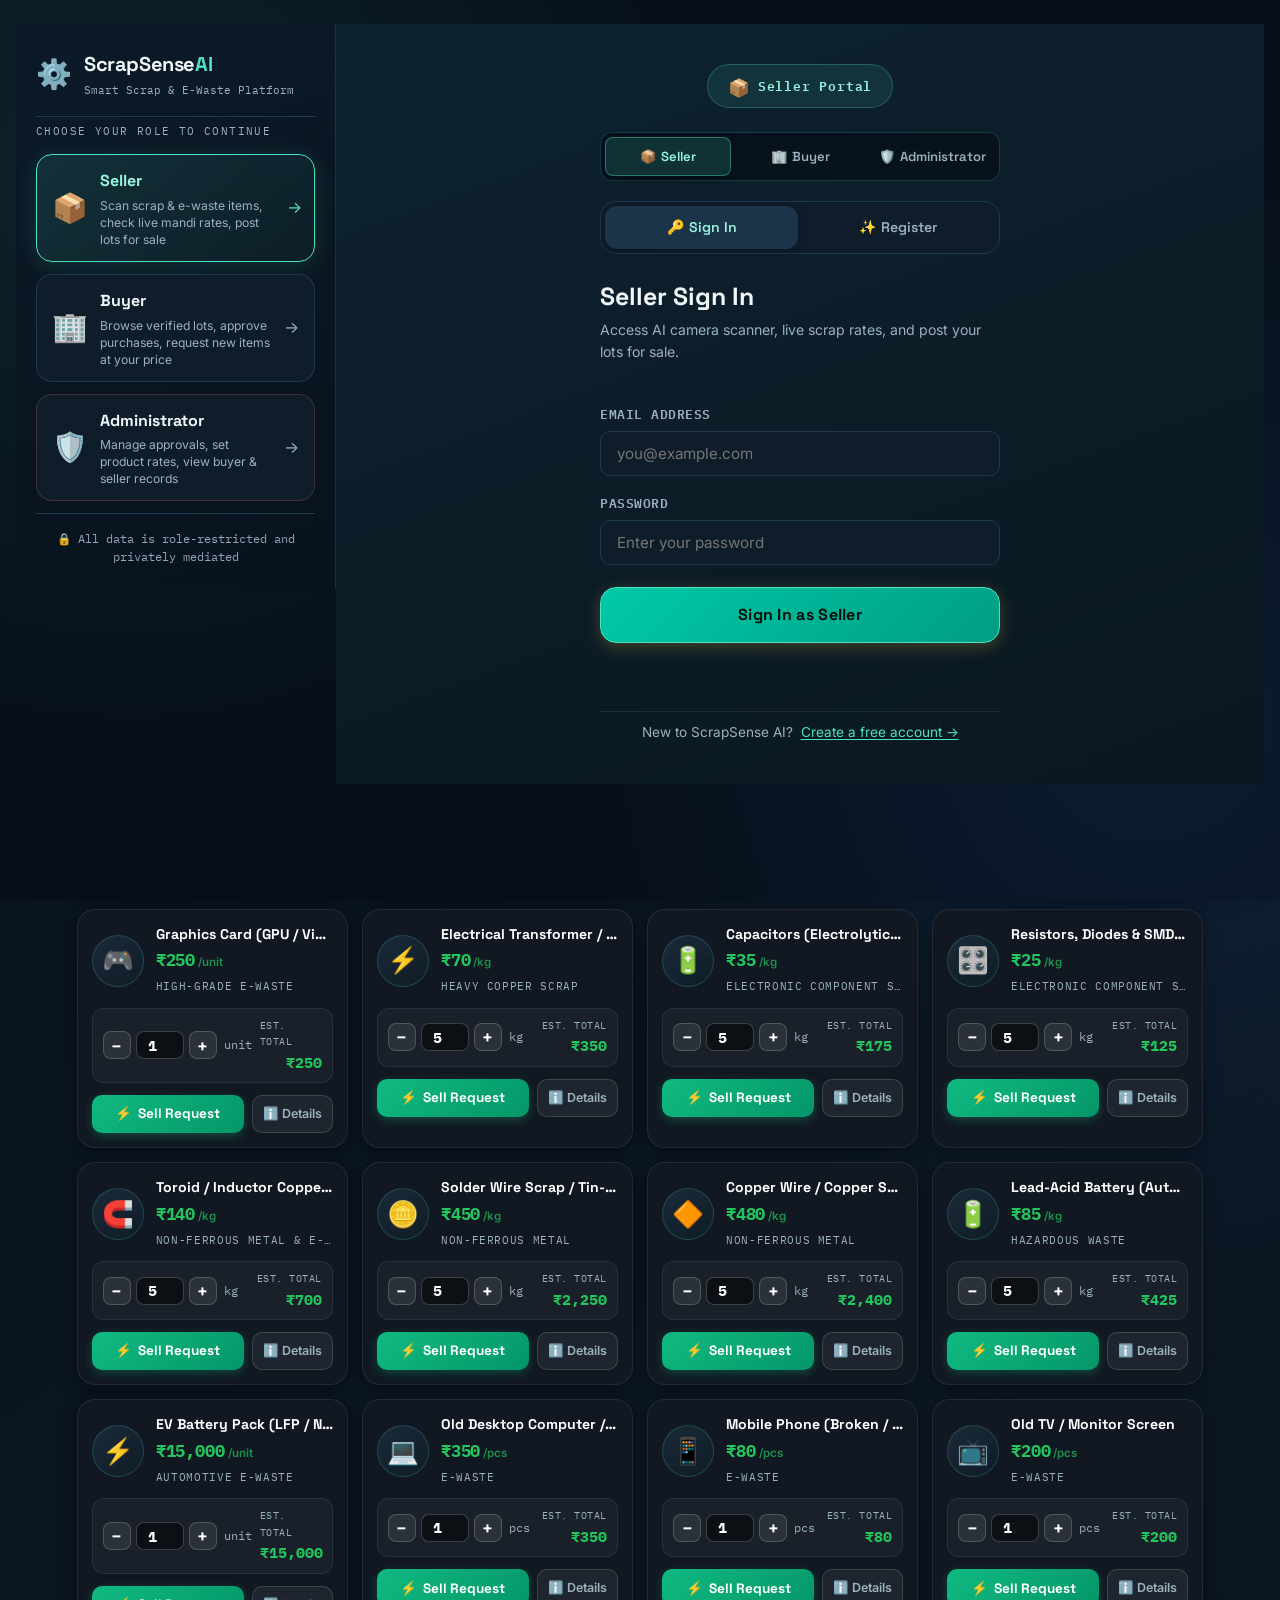
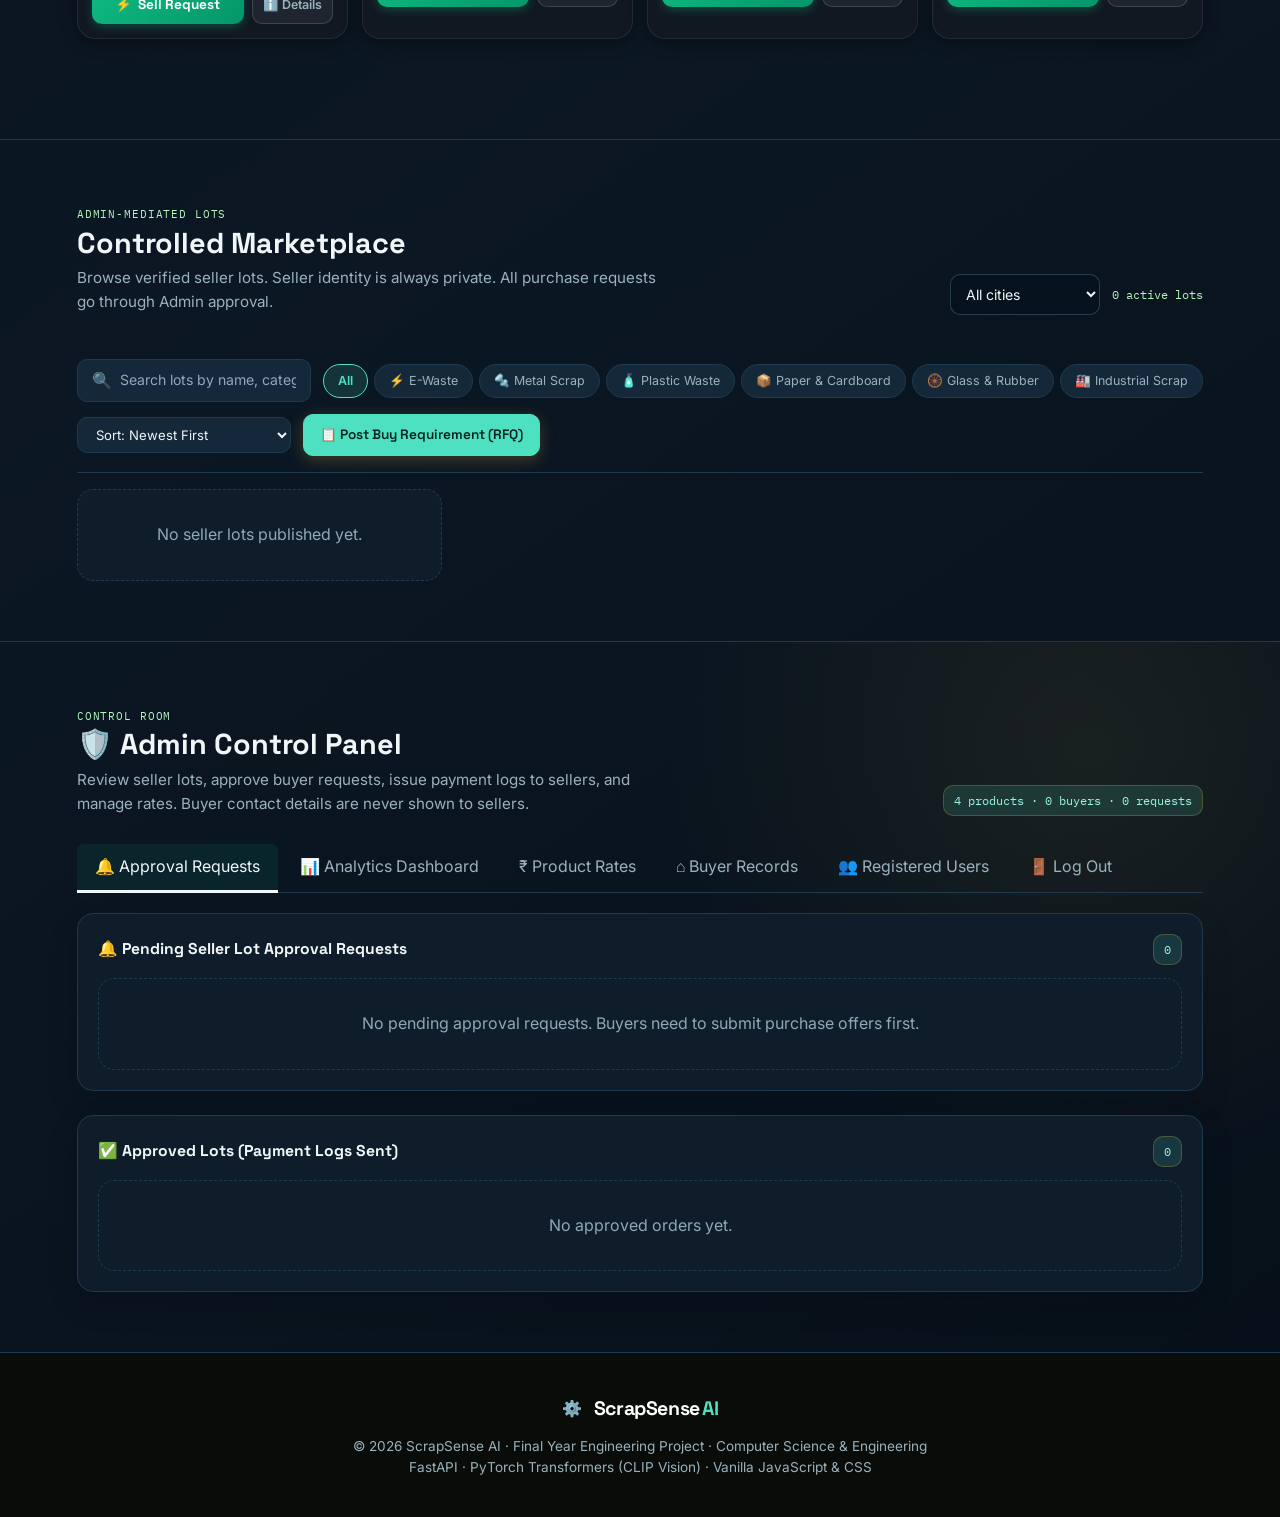
==== public/index.html @ 030573c7 "Fix Vercel deployment routing: add public static assets, includeFiles, and path normalizer middlewar" ====
<!DOCTYPE html>
<html lang="en-IN">
<head>
  <meta charset="UTF-8" />
  <meta name="viewport" content="width=device-width, initial-scale=1.0" />
  <title>ScrapSense AI — Smart Scrap &amp; Electronic Waste Valuation Platform</title>
  <meta name="description" content="AI-powered scrap material identification, real-time mandi valuation, eco-impact analytics, and admin-mediated marketplace for Indian scrap and electronic waste recycling." />
  <meta name="keywords" content="scrap, e-waste, recycling, AI, CLIP, mandi rates, copper, aluminium, PCB, electronic waste, India" />
  <meta name="author" content="ScrapSense AI - Final Year Engineering Project" />
  <!-- Open Graph -->
  <meta property="og:title" content="ScrapSense AI — Smart Scrap & E-Waste Valuation" />
  <meta property="og:description" content="Zero-shot AI waste classification, dynamic scrap pricing, eco-impact analytics & admin-mediated marketplace." />
  <meta property="og:type" content="website" />
  <meta property="og:image" content="data:image/svg+xml,<svg xmlns='http://www.w3.org/2000/svg' viewBox='0 0 1200 630' fill='%230a0f1c'><rect width='1200' height='630'/><text x='50%25' y='45%25' font-size='72' fill='%2300d4aa' text-anchor='middle' font-family='sans-serif' font-weight='bold'>ScrapSense AI</text><text x='50%25' y='58%25' font-size='32' fill='%23a0aec0' text-anchor='middle' font-family='sans-serif'>Smart Scrap &amp; E-Waste Valuation Platform</text></svg>" />
  <!-- PWA -->
  <link rel="manifest" href="manifest.json" />
  <meta name="theme-color" content="#0a0f1c" />
  <meta name="apple-mobile-web-app-capable" content="yes" />
  <meta name="apple-mobile-web-app-status-bar-style" content="black-translucent" />
  <link rel="icon" type="image/svg+xml" href="data:image/svg+xml,<svg xmlns='http://www.w3.org/2000/svg' viewBox='0 0 100 100'><text y='.9em' font-size='90'>⚙️</text></svg>" />
  <link rel="preconnect" href="https://fonts.googleapis.com">
  <link rel="preconnect" href="https://fonts.gstatic.com" crossorigin>
  <link href="https://fonts.googleapis.com/css2?family=Space+Grotesk:wght@500;600;700&family=Inter:wght@300;400;500;600;700&family=IBM+Plex+Mono:wght@400;500;600;700&display=swap" rel="stylesheet">
  <link rel="stylesheet" href="style.css" />
  <!-- Standalone QR Code Library for Instant Mobile Scan -->
  <script src="https://cdnjs.cloudflare.com/ajax/libs/qrcodejs/1.0.0/qrcode.min.js"></script>
  <!-- Chart.js for Admin Analytics Dashboard -->
  <script src="https://cdn.jsdelivr.net/npm/chart.js@4.4.4/dist/chart.umd.min.js"></script>
</head>
<body>

  <!-- ================= AUTH SCREEN ================= -->
  <div class="auth-screen" id="authScreen">

    <!-- === ROLE SELECTOR PANEL (always visible left side) === -->
    <div class="auth-role-selector" id="authRoleSelector">
      <div class="auth-brand-top">
        <span class="auth-brand-icon">⚙️</span>
        <div>
          <div class="auth-brand-name">ScrapSense<span class="auth-brand-ai">AI</span></div>
          <div class="auth-brand-tag">Smart Scrap &amp; E-Waste Platform</div>
        </div>
      </div>

      <div class="auth-role-title">Choose Your Role to Continue</div>

      <!-- SELLER ROLE CARD -->
      <button type="button" class="auth-role-card auth-role-card--seller active-role-card" id="roleCardSeller" data-role="seller">
        <div class="arc-icon">📦</div>
        <div class="arc-body">
          <div class="arc-name">Seller</div>
          <div class="arc-desc">Scan scrap &amp; e-waste items, check live mandi rates, post lots for sale</div>
        </div>
        <div class="arc-arrow">→</div>
      </button>

      <!-- BUYER ROLE CARD -->
      <button type="button" class="auth-role-card auth-role-card--buyer" id="roleCardBuyer" data-role="buyer">
        <div class="arc-icon">🏢</div>
        <div class="arc-body">
          <div class="arc-name">Buyer</div>
          <div class="arc-desc">Browse verified lots, approve purchases, request new items at your price</div>
        </div>
        <div class="arc-arrow">→</div>
      </button>

      <!-- ADMIN ROLE CARD -->
      <button type="button" class="auth-role-card auth-role-card--admin" id="roleCardAdmin" data-role="admin">
        <div class="arc-icon">🛡️</div>
        <div class="arc-body">
          <div class="arc-name">Administrator</div>
          <div class="arc-desc">Manage approvals, set product rates, view buyer &amp; seller records</div>
        </div>
        <div class="arc-arrow">→</div>
      </button>

      <div class="auth-role-footer">🔒 All data is role-restricted and privately mediated</div>
    </div>

    <!-- === LOGIN/REGISTER PANEL (right side, changes per role) === -->
    <div class="auth-form-panel" id="authFormPanel">

      <!-- Role indicator badge -->
      <div class="auth-role-badge" id="authRoleBadge">
        <span class="arb-icon" id="authRoleBadgeIcon">📦</span>
        <span class="arb-label" id="authRoleBadgeLabel">Seller Portal</span>
      </div>

      <!-- Quick Role Selector Tabs for effortless role switching on all screen sizes -->
      <div class="auth-quick-roles" id="authQuickRoles">
        <button type="button" class="quick-role-pill active" data-role="seller">
          <span class="qrp-icon">📦</span> Seller
        </button>
        <button type="button" class="quick-role-pill" data-role="buyer">
          <span class="qrp-icon">🏢</span> Buyer
        </button>
        <button type="button" class="quick-role-pill" data-role="admin">
          <span class="qrp-icon">🛡️</span> Administrator
        </button>
      </div>

      <div class="auth-mode-switch" id="authModeSwitch">
        <button type="button" class="auth-mode-btn active" id="modeLoginBtn">🔑 Sign In</button>
        <button type="button" class="auth-mode-btn" id="modeRegisterBtn">✨ Register</button>
      </div>

      <!-- 1. LOGIN FORM -->
      <div class="auth-form-card" id="loginCard">
        <div class="card-intro">
          <h2 id="loginTitle">Seller Sign In</h2>
          <p id="loginSubtitle">Enter your registered email and password to access your seller dashboard.</p>
        </div>

        <form id="authForm" class="auth-form">
          <label id="authEmailLabel">Email Address
            <input name="email" id="authEmailInput" type="email" required placeholder="you@example.com" autocomplete="username" />
          </label>
          <label>Password
            <input name="password" id="authPasswordInput" type="password" required placeholder="Enter your password" autocomplete="current-password" />
          </label>
          <button class="btn btn-primary btn-auth" type="submit" id="loginSubmitBtn">
            <span class="btn-text">Sign In as Seller</span>
          </button>
          <p id="authMessage" class="form-message" aria-live="polite"></p>
        </form>

        <div class="auth-switch-prompt" id="registerSwitchPrompt">
          <span>New to ScrapSense AI?</span>
          <button type="button" class="link-switch-btn" id="goToRegisterBtn">Create a free account →</button>
        </div>

        <p class="admin-hint" id="adminHint" hidden>
          🔒 Administrator access is restricted. Use pre-configured system credentials only.
        </p>
      </div>

      <!-- 2. REGISTRATION FORM -->
      <div class="auth-form-card" id="registerCard" hidden>
        <div class="card-intro">
          <h2 id="registerTitle">Create Seller Account</h2>
          <p id="registerSubtitle">Register once to publish waste lots and receive verified buyer offers.</p>
        </div>

        <form id="registrationForm" class="auth-form">
          <label>Full Name
            <input name="name" id="regNameInput" required placeholder="e.g. Ramesh Kumar / EcoRecycle" />
          </label>
          <label>Email Address
            <input name="email" id="regEmailInput" type="email" required placeholder="you@example.com" />
          </label>
          <label>Password (minimum 6 characters)
            <input name="password" id="regPasswordInput" type="password" minlength="6" required placeholder="Create your password" />
          </label>
          <button class="btn btn-secondary btn-auth" type="submit" id="registerSubmitBtn">
            <span class="btn-text">Create Account</span>
          </button>
          <p id="registrationMessage" class="form-message" aria-live="polite"></p>
        </form>

        <div class="auth-switch-prompt">
          <span>Already have an account?</span>
          <button type="button" class="link-switch-btn" id="goToLoginBtn">Sign in to your account →</button>
        </div>
      </div>

    </div>
  </div>

  <!-- ================= TOP HEADER ================= -->
  <header class="site-header">
    <div class="brand">
      <div class="brand-icon-wrap">⚙️</div>
      <div class="brand-text">
        <div class="brand-name-row">
          <span class="brand-name">ScrapSense<span class="brand-ai">AI</span></span>
          <span class="brand-version-badge">PRO</span>
        </div>
        <span class="brand-sub">Electronic &amp; Scrap Intelligence</span>
      </div>
    </div>

    <div class="header-right">
      <!-- Phone App QR Trigger Button -->
      <button class="btn-phone-connect" id="openPhoneModalBtn" type="button" title="Open on Mobile Phone">
        <span class="phone-icon">📱</span>
        <span class="phone-text">Mobile View</span>
      </button>

      <!-- Realtime Backend Health Pill -->
      <div class="server-status" id="serverStatus" title="ScrapSense Backend Status · Click to Reconnect">
        <span class="status-dot online"></span>
        <span id="serverStatusText">Connecting...</span>
      </div>

      <!-- User Profile & Logout Widget (Single unified widget) -->
      <div class="user-session-widget" id="userSessionWidget" hidden>
        <div class="user-profile-badge" id="userProfileBadge" title="Active Session">
          <span class="user-avatar-icon" id="userAvatarIcon">👤</span>
          <div class="user-info-text">
            <span class="user-role-tag" id="userRoleTag">SELLER</span>
            <span class="user-display-name" id="userDisplayName">Active User</span>
          </div>
        </div>
        <button id="headerLogoutBtn" class="btn-header-logout" type="button" title="Sign Out">
          <span class="logout-icon">🚪</span>
          <span class="logout-text">Logout</span>
        </button>
      </div>

      <!-- Mobile Hamburger Button -->
      <button class="hamburger-btn" id="hamburgerBtn" type="button" aria-label="Toggle navigation" aria-expanded="false">
        <span class="hamburger-line"></span>
        <span class="hamburger-line"></span>
        <span class="hamburger-line"></span>
      </button>

      <!-- Site Navigation Drawer for Mobile/Guest -->
      <nav class="site-nav" id="siteNav">
        <a href="#detect" class="nav-link-detect">Prices &amp; Scan</a>
        <a href="#marketplace" class="nav-link-market">Marketplace</a>
        <a href="#orders" class="nav-link-orders">Orders</a>
        <a href="#history" class="nav-link-history">History</a>
        <a href="#categories" class="nav-link-categories">Prices</a>
        <a href="#how" class="nav-link-how">Guide</a>
        <button id="logoutBtn" class="logout-btn mobile-only-logout" type="button">🚪 Log out</button>
      </nav>
    </div>
  </header>

  <!-- ================= SELLER DASHBOARD SEGMENTED TABS ================= -->
  <div class="seller-nav-bar" id="sellerNavBar">
    <div class="seller-nav-container">
      <button type="button" class="seller-tab-btn active" data-seller-tab="scanner">
        <span class="tab-icon">📊</span>
        <span class="tab-text">Spot Rates &amp; Scanner</span>
      </button>
      <button type="button" class="seller-tab-btn" data-seller-tab="post-lot">
        <span class="tab-icon">📦</span>
        <span class="tab-text">Post Scrap Lot</span>
      </button>
      <button type="button" class="seller-tab-btn" data-seller-tab="orders">
        <span class="tab-icon">🛒</span>
        <span class="tab-text">Orders &amp; Payouts</span>
      </button>
      <button type="button" class="seller-tab-btn" data-seller-tab="history">
        <span class="tab-icon">📈</span>
        <span class="tab-text">Scrap Log History</span>
      </button>
      <button type="button" class="seller-tab-btn" data-seller-tab="guide">
        <span class="tab-icon">💡</span>
        <span class="tab-text">Recycling Guide</span>
      </button>
      <button type="button" class="seller-tab-btn seller-tab-chatbot" data-seller-tab="chatbot" id="tabChatbotBtn">
        <span class="tab-icon">🤖</span>
        <span class="tab-text">AI Copilot</span>
      </button>
      <button type="button" class="seller-tab-btn seller-tab-logout" id="sellerLogoutBtn" title="Log Out from Seller Dashboard">
        <span class="tab-icon">🚪</span>
        <span class="tab-text">Log Out</span>
      </button>
    </div>
  </div>

  <!-- ================= BUYER DASHBOARD SEGMENTED TABS ================= -->
  <div class="buyer-nav-bar" id="buyerNavBar" hidden>
    <div class="seller-nav-container">
      <button type="button" class="buyer-tab-btn active" data-buyer-tab="marketplace">
        <span class="tab-icon">🏪</span>
        <span class="tab-text">Browse Marketplace</span>
      </button>
      <button type="button" class="buyer-tab-btn" data-buyer-tab="add-item">
        <span class="tab-icon">➕</span>
        <span class="tab-text">Add Product / Price Offer</span>
      </button>
      <button type="button" class="buyer-tab-btn" data-buyer-tab="my-requests">
        <span class="tab-icon">📋</span>
        <span class="tab-text">My Requests</span>
      </button>
      <button type="button" class="buyer-tab-btn buyer-tab-chatbot" data-buyer-tab="chatbot" id="buyerTabChatbotBtn">
        <span class="tab-icon">🤖</span>
        <span class="tab-text">AI Copilot</span>
      </button>
      <button type="button" class="buyer-tab-btn buyer-tab-logout" id="buyerLogoutBtn" title="Log Out from Buyer Dashboard">
        <span class="tab-icon">🚪</span>
        <span class="tab-text">Log Out</span>
      </button>
    </div>
  </div>

  <main>

    <!-- ================= 1. HERO & CAMERA SCANNER (SHOWN FIRST) ================= -->
    <section class="hero seller-view-section" id="detect" data-seller-view="scanner" hidden>

      <!-- ================= ELECTRONIC COMPONENTS & E-WASTE SCANNER ================= -->
      <div class="electronic-scanner-wrapper" id="electronicScannerWrapper">
      <div class="hero-copy">
        <div class="badge-pill">
          <span class="pulse-icon">●</span> Electronic Components &amp; E-Waste AI Vision
        </div>
        <h1>Scan Components.<br><span class="accent">Unlock Scrap &amp; Resale Value.</span></h1>
        <p class="hero-sub">
          Point your live camera at microcontrollers, PCBs, IC chips, copper coils, capacitors, transistors, 
          resistors, batteries, or electronic waste for instant AI classification and real-time mandi valuation.
        </p>

        <!-- Quick sample buttons for Electronic Components ONLY -->
        <div class="quick-samples">
          <div class="sample-head">
            <span class="sample-label">⚡ Test Electronic Component AI Vision (Click to simulate):</span>
            <span class="sample-badge">100% Hardware &amp; Silicon</span>
          </div>
          <div class="sample-chips">
            <button class="sample-chip" data-sample="arduino">🤖 Arduino / ESP32</button>
            <button class="sample-chip" data-sample="motherboard">🔌 Motherboard PCB</button>
            <button class="sample-chip" data-sample="ic_chip">🔲 IC Microchip</button>
            <button class="sample-chip" data-sample="cpu">🧠 CPU Processor</button>
            <button class="sample-chip" data-sample="gpu">🎮 Graphics Card</button>
            <button class="sample-chip" data-sample="transformer">⚡ Transformer</button>
            <button class="sample-chip" data-sample="capacitor">🔋 Capacitor</button>
            <button class="sample-chip" data-sample="resistor">🎛️ Resistors/SMD</button>
            <button class="sample-chip" data-sample="inductor">🧲 Inductor Toroid</button>
            <button class="sample-chip" data-sample="solder">🪙 Solder Scrap</button>
            <button class="sample-chip" data-sample="copper">🔶 Copper Wire</button>
            <button class="sample-chip" data-sample="battery">🔋 Lead Battery</button>
            <button class="sample-chip" data-sample="ev_battery">⚡ EV Battery</button>
            <button class="sample-chip" data-sample="computer">💻 PC / Laptop</button>
            <button class="sample-chip" data-sample="mobile">📱 Mobile Phone</button>
            <button class="sample-chip" data-sample="tv">📺 TV / Monitor</button>
          </div>
        </div>
      </div>

      <!-- Scan & Upload Box -->
      <div class="scan-panel">
        <!-- AI Vision Engine Switcher -->
        <div class="ai-engine-selector-bar" id="aiEngineSelectorBar">
          <span class="ai-engine-label">🧠 Vision Model:</span>
          <div class="ai-engine-options">
            <button type="button" class="ai-engine-btn active" data-engine="clip" title="Zero-Shot Local CLIP ViT">⚡ Fast CLIP</button>
            <button type="button" class="ai-engine-btn" data-engine="gemini" title="Google Astra / Gemini 1.5 Flash Vision">🔵 Astra / Gemini</button>
            <button type="button" class="ai-engine-btn" data-engine="openai" title="OpenAI GPT-4o Vision">🟢 GPT-4o</button>
            <button type="button" class="ai-engine-btn" data-engine="claude" title="Anthropic Claude 3.5 Sonnet Vision">🟣 Claude 3.5</button>
          </div>
        </div>

        <div class="scan-tabs">
          <button class="scan-tab active" data-mode="camera">📷 Live Camera Scanner</button>
          <button class="scan-tab" data-mode="upload">📁 Upload File / Photo</button>
        </div>

        <div class="scan-stage">
          <!-- Live Camera Stream Box (Default on Seller Page) -->
          <div class="camera-box" id="cameraBox">
            <div class="video-wrapper">
              <video id="video" autoplay playsinline></video>
              <canvas id="canvas" hidden></canvas>
              <div class="camera-overlay-target">
                <div class="scanner-laser"></div>
                <div class="scanner-corner tl"></div>
                <div class="scanner-corner tr"></div>
                <div class="scanner-corner bl"></div>
                <div class="scanner-corner br"></div>
                <span class="scanner-label">TARGET ELECTRONIC COMPONENT</span>
              </div>
            </div>
            <div class="camera-controls">
              <button id="startCamBtn" class="btn btn-secondary">▶ Start Live Camera</button>
              <button id="switchCamBtn" class="btn btn-secondary" hidden title="Switch Camera">🔄 Flip Cam</button>
              <button id="captureBtn" class="btn btn-primary" hidden>📸 Capture Photo</button>
              <button id="retakeBtn" class="btn btn-secondary" hidden>↺ Retake Photo</button>
            </div>
          </div>

          <!-- Upload Dropzone (Hidden when camera is active) -->
          <div class="dropzone" id="dropzone" hidden>
            <input type="file" id="fileInput" accept="image/*" hidden />
            <div class="dropzone-hint" id="dropzoneHint">
              <div class="dz-icon-circle">
                <span class="dz-icon">⤒</span>
              </div>
              <p class="dz-title">Drag &amp; drop component photo here</p>
              <p class="dz-sub">or <button type="button" id="browseBtn" class="link-btn">browse photos</button></p>
              <span class="dz-format">Supports JPG, PNG, WEBP, HEIC</span>
            </div>
            <img id="previewImg" class="preview-img" alt="Scrap Preview" hidden />
          </div>
        </div>

        <div class="action-bar">
          <button id="analyzeBtn" class="btn btn-primary btn-analyze" disabled>
            <span class="btn-text">⚡ Analyze Item with AI</span>
            <span class="btn-spinner" hidden></span>
          </button>
        </div>
        <p id="statusMsg" class="status-msg">Click 'Start Live Camera' or select a sample electronic item above</p>
      </div> <!-- end .scan-panel -->
      </div> <!-- end #electronicScannerWrapper -->

      <!-- ================= NON-CAMERA CATEGORY VALUATION HUB ================= -->
      <div class="category-valuation-hub" id="categoryValuationHub">
        <!-- Camera restriction notification banner -->
        <div class="camera-scope-banner">
          <div class="csb-left">
            <span class="csb-icon">📷</span>
            <div class="csb-text">
              <strong>AI Camera Scanner is Dedicated to Electronic Components &amp; E-Waste</strong>
              <p>For <span id="currentCategoryName">Metal Scrap</span>, evaluate by weight below using real Indian Mandi rates, calculate instant payouts, or post your lot for certified buyers.</p>
            </div>
          </div>
          <button type="button" class="btn btn-secondary btn-sm" id="switchToCameraBtn">
            ⚡ Switch to Electronic Camera
          </button>
        </div>

        <!-- Selected Category Items Grid -->
        <div class="category-hub-head">
          <div>
            <h3 id="categoryHubTitle">🔩 Metal Scrap — Current Market Spot Rates</h3>
            <p id="categoryHubSubtitle" class="hub-subtitle">Click any item below to calculate weight-based cash payout or post for sale.</p>
          </div>
          <span class="hub-city-indicator" id="hubCityIndicator">📍 Indian Mandi Benchmark</span>
        </div>

        <div class="category-cards-grid" id="categoryCardsGrid">
          <!-- Populated dynamically with item cards for the selected category -->
        </div>

        <!-- Quick Weight Payout Calculator for this Category -->
        <div class="category-calc-box">
          <div class="calc-box-head">
            <span class="calc-icon">🧮</span>
            <div>
              <h4>Instant Scrap Mandi Valuation Calculator</h4>
              <p>Select material and enter weight to see accurate live payout</p>
            </div>
          </div>

          <div class="cat-calc-grid">
            <div class="cat-calc-inputs">
              <label>Selected Material / Item:
                <select id="catCalcItemSelect" class="form-select"></select>
              </label>

              <div class="form-row-calc">
                <label>Weight / Quantity:
                  <input type="number" id="catCalcQty" min="0.5" step="0.5" value="10" />
                </label>
                <div class="calc-unit-display">
                  <span>Unit:</span>
                  <strong id="catCalcUnitLabel" class="cat-unit-badge">kg</strong>
                </div>
              </div>

              <div class="cat-calc-rate-preview">
                <span>Current Mandi Spot Rate:</span>
                <strong id="catCalcRateText">₹28 / kg</strong>
              </div>
            </div>

            <div class="cat-calc-payout">
              <div class="cat-payout-label">Estimated Seller Payout</div>
              <div class="cat-payout-value" id="catCalcTotalPayout">₹280</div>
              <div class="cat-payout-band">
                <span>Min: <b id="catCalcMinPayout">₹260</b></span>
                <span>•</span>
                <span>Max: <b id="catCalcMaxPayout">₹320</b></span>
              </div>
              <button type="button" class="btn btn-primary btn-block" id="catCalcSellBtn">
                📦 Post This Lot for Sale →
              </button>
            </div>
          </div>
        </div>
      </div> <!-- end #categoryValuationHub -->

    </section> <!-- end #detect (hero) -->

    <!-- ================= RESULT / DIGITAL RECEIPT ================= -->
    <section class="result-wrap seller-view-section" id="resultWrap" data-seller-view="scanner" hidden>
      <div class="receipt-container">
        
        <div class="receipt" id="receipt">
          <div class="receipt-notch left"></div>
          <div class="receipt-notch right"></div>

          <!-- Header -->
          <div class="receipt-head">
            <div class="receipt-icon-box">
              <span class="receipt-icon" id="rIcon">♻️</span>
            </div>
            <div class="receipt-title-box">
              <span class="receipt-tag" id="rTag">VALUATION &amp; RECYCLING SLIP</span>
              <h2 id="rName">Copper Wire Scrap</h2>
              <span class="receipt-category" id="rCategory">Non-Ferrous Metal</span>
            </div>
            <div class="confidence-badge">
              <span class="conf-score" id="rConfidence">96.4%</span>
              <span class="conf-label">AI Match</span>
            </div>
          </div>

          <div class="receipt-divider"></div>

          <!-- Specifications Table -->
          <dl class="receipt-specs">
            <div class="spec-item">
              <dt>Classification</dt>
              <dd id="rType">Recyclable - High Value</dd>
            </div>
            <div class="spec-item">
              <dt>Current Market Rate</dt>
              <dd id="rPrice" class="highlight-brass">₹480 - ₹680 / kg</dd>
            </div>
            <div class="spec-item">
              <dt>Admin Routing</dt>
              <dd id="rSellTo">Electrical scrap dealer / Wire refinery</dd>
            </div>
          </dl>

          <!-- Interactive Calculator -->
          <div class="calc-section">
            <div class="calc-header">
              <span class="calc-title">🧮 Interactive Resale Value Calculator</span>
              <span class="calc-unit" id="calcUnitLabel">Quantity (kg)</span>
            </div>
            <div class="calc-controls">
              <div class="calc-input-row">
                <input type="number" id="calcQty" min="0.1" step="0.5" value="5" class="calc-input" />
                <span class="calc-unit-tag" id="calcUnitTag">kg</span>
              </div>
              <input type="range" id="calcSlider" min="0.5" max="50" step="0.5" value="5" class="calc-slider" />
            </div>

            <div class="calc-payout-box">
              <div class="payout-col min">
                <span class="payout-label">Min Est.</span>
                <span class="payout-val" id="payoutMin">₹2,400</span>
              </div>
              <div class="payout-col avg featured">
                <span class="payout-label">Expected Average</span>
                <span class="payout-val" id="payoutAvg">₹2,900</span>
              </div>
              <div class="payout-col max">
                <span class="payout-label">Max Est.</span>
                <span class="payout-val" id="payoutMax">₹3,400</span>
              </div>
            </div>
          </div>

          <!-- Eco Impact Box -->
          <div class="eco-box" id="ecoBox">
            <div class="eco-head">
              <span class="eco-icon">🌱</span>
              <div>
                <strong>Eco-Impact &amp; Circular Recovery</strong>
                <p id="ecoBadgeText" class="eco-sub">95% energy saved over virgin mining</p>
              </div>
            </div>
            <div class="eco-metrics">
              <div class="eco-metric">
                <span class="eco-num" id="ecoCo2">4.5 kg</span>
                <span class="eco-desc">CO₂ Emissions Diverted</span>
              </div>
              <div class="eco-metric">
                <span class="eco-num" id="ecoEnergy">85%</span>
                <span class="eco-desc">Energy Conserved</span>
              </div>
            </div>
          </div>

          <!-- Upcycling & Reuse Tip -->
          <div class="tip-box">
            <span class="tip-icon">💡</span>
            <div class="tip-content">
              <strong>Reuse &amp; Value Tip:</strong>
              <p id="rTip">Mechanically strip the insulation rather than burning it to avoid toxic gases and receive top scrap value.</p>
            </div>
          </div>

          <div class="receipt-divider dashed"></div>

          <!-- Alternative AI Predictions -->
          <div class="alt-predictions">
            <p class="alt-title">Alternative Classifier Matches</p>
            <div class="alt-bars" id="rAltList"></div>
          </div>

          <!-- Receipt Footer Actions -->
          <div class="receipt-actions">
            <button type="button" class="btn btn-secondary btn-sm" id="printReceiptBtn">
              🖨️ Print Scrap Slip
            </button>
            <button type="button" class="btn btn-primary btn-sm" id="saveHistoryBtn">
              💾 Save to Log
            </button>
          </div>

          <p class="receipt-disclaimer">
            *Resale figures are indicative Indian scrap averages for demonstration. Physical prices depend on purity, batch weight, and local market rate.
          </p>
        </div> <!-- end #receipt -->

      </div> <!-- end .receipt-container -->
    </section> <!-- end #resultWrap -->

    <!-- ================= 2. LIVE SCRAP & E-WASTE PRICE BOARD & VALUATION ================= -->
    <section class="categories-section seller-view-section" id="categories" data-seller-view="scanner">

      <!-- Single Unified Top Location, Search & Camera Scanner Trigger Row -->
      <div class="mandi-topbar">
        <div class="city-selector-pill">
          <span class="city-pin">📍</span>
          <select id="mandiCitySelect" aria-label="Select City for Mandi Rates">
            <option value="Pune" selected>Pune</option>
            <option value="Mumbai">Mumbai</option>
            <option value="Delhi NCR">Delhi NCR</option>
            <option value="Bengaluru">Bengaluru</option>
            <option value="Hyderabad">Hyderabad</option>
            <option value="Jaipur">Jaipur</option>
            <option value="Ahmedabad">Ahmedabad</option>
            <option value="Chennai">Chennai</option>
            <option value="Kolkata">Kolkata</option>
          </select>
          <span class="city-arrow">▾</span>
        </div>

        <div class="mandi-search-pill">
          <span class="search-icon">🔍</span>
          <input type="text" id="categorySearch" placeholder="Search any scrap materials, components..." autocomplete="off" />
          <button type="button" id="clearSearchBtn" class="clear-search-btn" hidden>✕</button>
        </div>

        <button type="button" class="btn-topbar-scanner" id="topbarScannerBtn" title="Launch AI Camera Vision for Electronic Scrap">
          <span class="btn-scanner-icon">⚡</span>
          <span>AI Camera Scanner</span>
        </button>
      </div>

      <!-- Section heading with count + city loading bar -->
      <div class="mandi-section-head">
        <div>
          <div class="mandi-section-title" id="mandiBoardTitle">📊 Live Scrap &amp; E-Waste Price Board</div>
          <div class="mandi-section-subtitle" id="mandiBoardSubtitle">Real-time mandi spot rates · Updated for selected city</div>
        </div>
        <span class="mandi-count-badge" id="mandiCountBadge">0 items</span>
      </div>
      <div class="city-loading-bar" id="cityLoadingBar"></div>

      <!-- Single Unified Category Filter Pills -->
      <div class="category-pills" id="categoryPills">
        <button type="button" class="cat-pill active" data-cat-filter="all" data-cat="All Categories">
          <span class="cp-icon">🌐</span> All Materials
        </button>
        <button type="button" class="cat-pill" data-cat-filter="E-Waste" data-cat="E-Waste">
          <span class="cp-icon">⚡</span> Electronic &amp; E-Waste
        </button>
        <button type="button" class="cat-pill" data-cat-filter="Metal Scrap" data-cat="Metal Scrap">
          <span class="cp-icon">🔩</span> Metal Scrap
        </button>
        <button type="button" class="cat-pill" data-cat-filter="Plastic Waste" data-cat="Plastic Waste">
          <span class="cp-icon">🧴</span> Plastic Waste
        </button>
        <button type="button" class="cat-pill" data-cat-filter="Paper &amp; Cardboard" data-cat="Paper &amp; Cardboard">
          <span class="cp-icon">📦</span> Paper &amp; Cardboard
        </button>
        <button type="button" class="cat-pill" data-cat-filter="Glass &amp; Rubber" data-cat="Glass &amp; Rubber">
          <span class="cp-icon">🛞</span> Glass &amp; Rubber
        </button>
        <button type="button" class="cat-pill" data-cat-filter="Industrial Scrap" data-cat="Industrial Scrap">
          <span class="cp-icon">🏭</span> Industrial Scrap
        </button>
      </div>

      <!-- Dynamic Mandi Cards Grid -->
      <div class="mandi-grid" id="categoryGrid">
        <!-- populated dynamically by script.js -->
      </div>
    </section>

    <!-- ================= 3. SELLER POST LOT (ACCESSIBLE VIA TOP TAB) ================= -->
    <section class="seller-lot-section seller-view-section" id="sellerPostLot" data-seller-view="post-lot" hidden>
      <div class="section-head">
        <div>
          <span class="section-kicker">SELLER ACTION</span>
          <h2>📦 Submit Scrap Lot for Admin Verification</h2>
          <p class="section-sub">Your personal identity and phone number remain completely private. Admin verifies your lot before displaying it to certified buyers.</p>
        </div>
      </div>

      <div class="seller-lot-container">
        <form id="listingForm" class="listing-form">
          <div class="form-row">
            <label>Item Name / Component
              <input name="item" id="lotItemInput" required placeholder="e.g. Copper Wire / Motherboard PCBs / Arduino" />
            </label>
            <label>Category
              <select name="category" id="lotCategorySelect" required>
                <option value="E-Waste">⚡ E-Waste &amp; Electronic Components</option>
                <option value="Metal Scrap">🔩 Metal Scrap</option>
                <option value="Plastic Waste">🧴 Plastic Waste</option>
                <option value="Paper &amp; Cardboard">📦 Paper &amp; Cardboard</option>
                <option value="Glass &amp; Rubber">🛞 Glass &amp; Rubber</option>
                <option value="Industrial Scrap">🏭 Industrial Scrap</option>
              </select>
            </label>
          </div>

          <div class="form-row">
            <label>Available Quantity
              <input name="quantity" type="number" min="0.1" step="0.1" value="5" required />
            </label>
            <label>Unit
              <select name="unit" id="lotUnitSelect">
                <option value="kg">kg</option>
                <option value="unit">unit / piece</option>
                <option value="pack">pack</option>
              </select>
            </label>
          </div>

          <div class="form-row">
            <label>State
              <select name="state" id="listingState" required>
                <option value="Rajasthan">Rajasthan</option>
                <option value="Delhi">Delhi</option>
                <option value="Haryana">Haryana</option>
                <option value="Gujarat">Gujarat</option>
                <option value="Maharashtra">Maharashtra</option>
                <option value="Uttar Pradesh">Uttar Pradesh</option>
                <option value="Madhya Pradesh">Madhya Pradesh</option>
                <option value="Punjab">Punjab</option>
                <option value="Karnataka">Karnataka</option>
                <option value="Tamil Nadu">Tamil Nadu</option>
              </select>
            </label>
            <label>City
              <select name="city" id="listingCity" required>
                <option value="Jaipur">Jaipur</option>
              </select>
            </label>
          </div>

          <div class="form-row">
            <label>Contact Number (WhatsApp)
              <input type="tel" name="seller_phone" id="lotPhoneInput" placeholder="e.g. +91 98765 43210" />
            </label>
            <label>Detailed Pickup Address
              <div style="display: flex; gap: 8px;">
                <input type="text" name="address" id="lotAddressInput" placeholder="e.g. 12/4 Industrial Area, Phase 2" style="flex: 1;" />
                <button type="button" class="btn btn-secondary btn-sm" id="autoDetectLocationBtn" title="Auto-detect my location" style="padding: 0 10px;">📍 Detect</button>
              </div>
            </label>
          </div>

          <label>Attach Photos/Documents
            <input type="file" name="file_upload" id="lotFileInput" accept="image/*,.pdf,.doc,.docx" multiple style="display: block; margin-top: 5px;" />
          </label>

          <label>Seller Note &amp; Lot Condition
            <textarea name="note" rows="3" placeholder="Describe component condition, purity, quantity, packaging, or pickup availability..."></textarea>
          </label>

          <button class="btn btn-primary btn-submit-lot" type="submit">Publish Lot for Verification</button>
          <p id="listingMessage" class="form-message" aria-live="polite"></p>
        </form>

        <!-- Seller's Published Lots Management Table -->
        <div class="seller-my-lots-card" id="sellerMyLotsCard">
          <div class="sml-header">
            <div class="sml-title-group">
              <span class="sml-icon">📦</span>
              <div>
                <h3>My Published Scrap Lots</h3>
                <p class="sml-sub">Manage, update pricing, or edit details of your listed scrap inventory. Visible exclusively on your seller dashboard.</p>
              </div>
            </div>
            <span class="sml-count-badge" id="sellerMyLotsCount">0 Lots</span>
          </div>
          <div class="sml-table-responsive">
            <table class="sml-table" id="sellerMyLotsTable">
              <thead>
                <tr>
                  <th>Item &amp; Category</th>
                  <th>Quantity</th>
                  <th>Price Range</th>
                  <th>Location</th>
                  <th>Status</th>
                  <th style="text-align: right;">Action</th>
                </tr>
              </thead>
              <tbody id="sellerMyLotsTbody">
                <tr>
                  <td colspan="6" class="empty-lots-cell">No lots published yet. Fill the form above to submit your first lot.</td>
                </tr>
              </tbody>
            </table>
          </div>
        </div>
      </div>
    </section>

    <!-- ================= 4. MARKETPLACE (SHOWN TO ALL - ROLE-FILTERED) ================= -->
    <section class="market-section" id="marketplace">
      <div class="section-head">
        <div>
          <span class="section-kicker">ADMIN-MEDIATED LOTS</span>
          <h2>Controlled Marketplace</h2>
          <p class="section-sub">Browse verified seller lots. Seller identity is always private. All purchase requests go through Admin approval.</p>
        </div>
        <div class="market-tools">
          <select id="cityFilter" class="admin-select" aria-label="Filter listings by city">
            <option value="all">All cities</option>
          </select>
          <span class="market-count" id="marketCount">0 active lots</span>
        </div>
      </div>

      <!-- Marketplace Search & Filter Bar -->
      <div class="market-search-bar">
        <div class="market-search-input-wrap">
          <span class="search-icon">🔍</span>
          <input type="text" id="marketSearchInput" placeholder="Search lots by name, category..." autocomplete="off" />
        </div>
        <div class="market-filter-pills">
          <button type="button" class="market-filter-pill active" data-market-filter="all">All</button>
          <button type="button" class="market-filter-pill" data-market-filter="E-Waste">⚡ E-Waste</button>
          <button type="button" class="market-filter-pill" data-market-filter="Metal Scrap">🔩 Metal Scrap</button>
          <button type="button" class="market-filter-pill" data-market-filter="Plastic Waste">🧴 Plastic Waste</button>
          <button type="button" class="market-filter-pill" data-market-filter="Paper &amp; Cardboard">📦 Paper &amp; Cardboard</button>
          <button type="button" class="market-filter-pill" data-market-filter="Glass &amp; Rubber">🛞 Glass &amp; Rubber</button>
          <button type="button" class="market-filter-pill" data-market-filter="Industrial Scrap">🏭 Industrial Scrap</button>
        </div>
        <select id="marketSortSelect" class="market-sort-select">
          <option value="newest">Sort: Newest First</option>
          <option value="oldest">Sort: Oldest First</option>
          <option value="price-low">Sort: Price Low → High</option>
          <option value="price-high">Sort: Price High → Low</option>
          <option value="qty-high">Sort: Quantity High → Low</option>
        </select>
        <button type="button" class="btn btn-primary btn-market-add-prod" id="marketAddProductBtn" title="Post Buy Requirement (RFQ) to certified sellers">
          <span>📋 Post Buy Requirement (RFQ)</span>
        </button>
      </div>

      <div class="market-grid" id="marketGrid"><div class="empty-market">No seller lots published yet.</div></div>
    </section>

    <!-- ================= BUYER: ADD ITEM / PROCUREMENT RFQ ================= -->
    <section class="buyer-add-section" id="buyerAddItem" hidden>
      <div class="section-head">
        <div>
          <span class="section-kicker">ENTERPRISE BUYER PROCUREMENT DESK</span>
          <h2>📋 Post Buy Requirement (RFQ)</h2>
          <p class="section-sub">Broadcast your scrap procurement requirement to certified sellers. Admin reviews and matches your demand with verified bulk lots.</p>
        </div>
      </div>
      <div class="seller-lot-container">
        <form id="buyerItemForm" class="listing-form buyer-procurement-form">
          <div class="form-row">
            <label>Material / Scrap Specification
              <input name="item" id="buyerItemInput" required placeholder="e.g. Clean HMS-1 Iron / Shredded PET Flakes / Server Motherboards" />
            </label>
            <label>Scrap Material Sector
              <select name="category" id="buyerCategorySelect" required>
                <option value="E-Waste">⚡ Electronic Components &amp; E-Waste</option>
                <option value="Metal Scrap">🔩 Metal Scrap</option>
                <option value="Plastic Waste">🧴 Plastic Waste</option>
                <option value="Paper &amp; Cardboard">📦 Paper &amp; Cardboard</option>
                <option value="Glass &amp; Rubber">🛞 Glass &amp; Rubber</option>
                <option value="Industrial Scrap">🏭 Industrial Scrap</option>
              </select>
            </label>
          </div>
          <div class="form-row">
            <label>Required Quantity
              <input name="quantity" type="number" min="0.1" step="0.1" value="100" required />
            </label>
            <label>Unit of Measurement
              <select name="unit" id="buyerUnitSelect">
                <option value="kg">kg (Kilograms)</option>
                <option value="MT">MT (Metric Tons)</option>
                <option value="unit">unit / piece</option>
                <option value="pack">pack / bale</option>
              </select>
            </label>
          </div>
          <div class="form-row">
            <label>Target Buying Price (₹ per unit)
              <input name="offered_price" type="number" min="0.01" step="0.01" required placeholder="Target price in ₹" />
            </label>
            <label>Preferred Settlement Term
              <select name="payment">
                <option>Bank RTGS / NEFT</option>
                <option>UPI</option>
                <option>Letter of Credit (LC)</option>
                <option>Pay on Weighbridge Delivery</option>
              </select>
            </label>
          </div>
          <div class="form-row">
            <label>Delivery Destination / Plant Location
              <input name="address" required placeholder="City / Industrial Area / State" />
            </label>
            <label>Procurement Urgency
              <select name="urgency">
                <option value="immediate">Immediate (1-3 Days)</option>
                <option value="weekly" selected>Standard (Within 7 Days)</option>
                <option value="monthly">Monthly Supply Contract</option>
              </select>
            </label>
          </div>
          <label>Technical Purity &amp; Packaging Requirements
            <textarea name="note" rows="2" placeholder="Specify acceptable contamination %, packaging type (baled/loose/drummed), or delivery terms..."></textarea>
          </label>
          <button class="btn btn-primary btn-submit-lot" type="submit">📢 Submit Procurement RFQ to Admin Desk</button>
          <p id="buyerItemMessage" class="form-message" aria-live="polite"></p>
        </form>
      </div>
    </section>

    <!-- ================= BUYER: MY REQUESTS ================= -->
    <section class="orders-section" id="buyerRequests" hidden>
      <div class="section-head">
        <div>
          <span class="section-kicker">MY PURCHASE REQUESTS</span>
          <h2>📋 My Requests &amp; Status</h2>
          <p class="section-sub">Track all your purchase requests and approval status from admin.</p>
        </div>
      </div>
      <div id="buyerRequestsList" class="orders-list"><div class="empty-market">No requests submitted yet.</div></div>
    </section>

    <!-- ================= 5. SELLER ORDERS & PAYMENT DESK ================= -->
    <section class="orders-section seller-view-section" id="orders" data-seller-view="orders" hidden>
      <div class="section-head">
        <div>
          <span class="section-kicker">PAYMENT &amp; TRANSACTION DESK</span>
          <h2>🛒 Orders, Approvals &amp; Payments</h2>
          <p class="section-sub">Track buyer inquiries, admin approvals, and download payment receipts for your completed lots.</p>
        </div>
      </div>
      <div id="ordersList" class="orders-list"><div class="empty-market">No orders yet.</div></div>
    </section>

    <!-- ================= 6. SCAN HISTORY & STATS ================= -->
    <section class="history-section seller-view-section" id="history" data-seller-view="history" hidden>
      <div class="section-head">
        <div>
          <span class="section-kicker">PERSONAL DASHBOARD</span>
          <h2>📊 Your Scrap &amp; Resale Log</h2>
          <p class="section-sub">Track all items you have analyzed and see your cumulative unlocked value.</p>
        </div>
        <button id="clearHistoryBtn" class="btn btn-secondary btn-sm">Clear History</button>
      </div>

      <div class="stats-cards">
        <div class="stat-card">
          <span class="stat-icon">📦</span>
          <div class="stat-info">
            <span class="stat-number" id="statItemCount">0</span>
            <span class="stat-label">Items Analyzed</span>
          </div>
        </div>
        <div class="stat-card highlight">
          <span class="stat-icon">💰</span>
          <div class="stat-info">
            <span class="stat-number" id="statTotalValue">₹0</span>
            <span class="stat-label">Total Scrap Value Unlocked</span>
          </div>
        </div>
        <div class="stat-card">
          <span class="stat-icon">🌍</span>
          <div class="stat-info">
            <span class="stat-number" id="statCo2Saved">0 kg</span>
            <span class="stat-label">Est. CO₂ Offset</span>
          </div>
        </div>
      </div>

      <div class="history-table-wrap">
        <table class="history-table" id="historyTable">
          <thead>
            <tr>
              <th>Item</th>
              <th>Category</th>
              <th>Confidence</th>
              <th>Qty / Weight</th>
              <th>Est. Value</th>
              <th>Date</th>
              <th>Action</th>
            </tr>
          </thead>
          <tbody id="historyTbody">
            <tr>
              <td colspan="7" class="empty-row">No items scanned yet. Scan an item above to log it!</td>
            </tr>
          </tbody>
        </table>
      </div>
    </section>

    <!-- ================= 7. HOW IT WORKS (VIVA & RECYCLING GUIDE) ================= -->
    <section class="how-section seller-view-section" id="how" data-seller-view="guide" hidden>
      <div class="section-head">
        <div>
          <span class="section-kicker">ENGINEERING &amp; CIRCULAR METHODOLOGY</span>
          <h2>💡 How ScrapSense AI Works</h2>
          <p class="section-sub">Architected for real-world electronic component and scrap valuation with zero-shot computer vision.</p>
        </div>
      </div>

      <div class="steps-grid">
        <div class="step-card">
          <div class="step-badge">01</div>
          <h3>Multimodal Vision AI</h3>
          <p>
            Unlike traditional YOLO models bound to 80 generic objects, ScrapSense uses OpenAI's CLIP 
            vision-language transformer to match visual embeddings against electronic and scrap concepts in zero-shot mode.
          </p>
        </div>

        <div class="step-card">
          <div class="step-badge">02</div>
          <h3>Dynamic Component Valuation</h3>
          <p>
            The backend extracts market price bands, material compositions (Gold pins, Silver solder, Copper windings, Aluminium), 
            and computes real-time estimated payouts based on user weight and quantity inputs.
          </p>
        </div>

        <div class="step-card">
          <div class="step-badge">03</div>
          <h3>Circular Economy Routing</h3>
          <p>
            The system guides users away from landfills by recommending licensed smelters, e-waste dismantlers, 
            and upcycling strategies while computing ecological carbon offsets and minerals diverted.
          </p>
        </div>
      </div>
    </section>

    <!-- ================= 8. ADMIN PANEL ================= -->
    <section class="admin-section" id="admin">
      <div class="section-head">
        <div>
          <span class="section-kicker">CONTROL ROOM</span>
          <h2>🛡️ Admin Control Panel</h2>
          <p class="section-sub">Review seller lots, approve buyer requests, issue payment logs to sellers, and manage rates. Buyer contact details are never shown to sellers.</p>
        </div>
        <div class="admin-summary" id="adminSummary">0 products · 0 buyers</div>
      </div>

      <!-- Admin Tab Navigation -->
      <div class="admin-tab-bar">
        <button type="button" class="admin-tab-btn active" data-admin-tab="approvals">🔔 Approval Requests</button>
        <button type="button" class="admin-tab-btn" data-admin-tab="analytics">📊 Analytics Dashboard</button>
        <button type="button" class="admin-tab-btn" data-admin-tab="rates">₹ Product Rates</button>
        <button type="button" class="admin-tab-btn" data-admin-tab="buyers">⌂ Buyer Records</button>
        <button type="button" class="admin-tab-btn" data-admin-tab="users">👥 Registered Users</button>
        <button type="button" class="admin-tab-btn admin-tab-btn--logout" id="adminLogoutBtn" title="Log out from Administrator Control Panel">🚪 Log Out</button>
      </div>

      <!-- Admin Tab: Approvals -->
      <div class="admin-tab-content" id="adminTabApprovals">
        <div class="admin-list-block approval-block">
          <div class="list-title">
            <h3>🔔 Pending Seller Lot Approval Requests</h3>
            <span id="requestCount">0</span>
          </div>
          <div id="adminRequests" class="admin-list"></div>
        </div>
        <div class="admin-list-block approval-block" style="margin-top:1.5rem">
          <div class="list-title">
            <h3>✅ Approved Lots (Payment Logs Sent)</h3>
            <span id="approvedCount">0</span>
          </div>
          <div id="adminApproved" class="admin-list"></div>
        </div>
      </div>

      <!-- Admin Tab: Product Rates -->
      <div class="admin-tab-content" id="adminTabRates" hidden>
        <div class="admin-grid">
          <form class="admin-form" id="productForm">
            <div class="form-heading"><span class="form-icon">₹</span><div><h3>Add / Update Product Pricing</h3><p>Rates appear in the seller catalog and buyer marketplace.</p></div></div>
            <label>Product name<input name="name" required placeholder="e.g. Copper Wire" /></label>
            <label>Category<input name="category" required placeholder="e.g. Non-Ferrous Metal" /></label>
            <div class="form-row"><label>Unit<select name="unit"><option value="kg">kg</option><option value="unit">unit</option><option value="piece">piece</option></select></label><label>Icon<input name="icon" value="♻️" maxlength="4" /></label></div>
            <div class="form-row"><label>Min rate (₹)<input name="min_price" type="number" min="0" step="0.5" required /></label><label>Max rate (₹)<input name="max_price" type="number" min="0" step="0.5" required /></label></div>
            <label>Internal routing note<input name="sell_to" placeholder="Admin-only routing note" /></label>
            <button class="btn btn-primary" type="submit">＋ Save product rate</button>
          </form>
          <div class="admin-list-block">
            <div class="list-title"><h3>Active product rates</h3><span id="productCount">0</span></div>
            <div id="adminProducts" class="admin-list"></div>
          </div>
        </div>
      </div>

      <!-- Admin Tab: Buyer Records -->
      <div class="admin-tab-content" id="adminTabBuyers" hidden>
        <div class="admin-grid">
          <form class="admin-form" id="buyerForm">
            <div class="form-heading"><span class="form-icon">⌂</span><div><h3>Add Private Buyer</h3><p>Only Admin can see or edit these verified buyer records.</p></div></div>
            <label>Buyer / company name<input name="name" required placeholder="Verified Rajasthan buyer name" /></label>
            <label>Accepts category<input name="category" required placeholder="e.g. Copper, Aluminium" /></label>
            <div class="form-row"><label>State<input name="state" value="Rajasthan" required /></label><label>City<input name="city" required placeholder="Jaipur / Jodhpur" /></label></div>
            <div class="form-row"><label>Phone<input name="phone" type="tel" required placeholder="Verified phone" /></label><label>Rate offer<input name="rate" placeholder="₹480–₹680 / kg" /></label></div>
            <label>Google Maps / IndiaMART source URL<input name="source_url" type="url" required placeholder="https://..." /></label>
            <button class="btn btn-primary" type="submit">＋ Save verified buyer</button>
          </form>
          <div class="admin-list-block">
            <div class="list-title"><h3>Private buyer records</h3><span id="buyerCount">0</span></div>
            <div id="adminBuyers" class="admin-list"></div>
          </div>
        </div>
      </div>

      <!-- Admin Tab: Registered Users -->
      <div class="admin-tab-content" id="adminTabUsers" hidden>
        <div class="admin-list-block approval-block">
          <div class="list-title"><h3>Registered Seller &amp; Buyer Accounts</h3><span id="registeredUserCount">0</span></div>
          <div id="registeredUsers" class="admin-list"><div class="empty-market">Connect backend to load accounts.</div></div>
        </div>
      </div>

      <!-- Admin Tab: Analytics Dashboard -->
      <div class="admin-tab-content" id="adminTabAnalytics" hidden>
        <div class="analytics-dashboard">
          <!-- Stat Cards Row -->
          <div class="analytics-stat-cards">
            <div class="analytics-stat-card" style="--accent:#22c55e">
              <span class="analytics-stat-icon">👥</span>
              <div class="analytics-stat-info">
                <span class="analytics-stat-num" id="analyticsUsers">0</span>
                <span class="analytics-stat-label">Total Users</span>
              </div>
            </div>
            <div class="analytics-stat-card" style="--accent:#3b82f6">
              <span class="analytics-stat-icon">📦</span>
              <div class="analytics-stat-info">
                <span class="analytics-stat-num" id="analyticsListings">0</span>
                <span class="analytics-stat-label">Active Listings</span>
              </div>
            </div>
            <div class="analytics-stat-card" style="--accent:#f59e0b">
              <span class="analytics-stat-icon">🛒</span>
              <div class="analytics-stat-info">
                <span class="analytics-stat-num" id="analyticsOrders">0</span>
                <span class="analytics-stat-label">Total Orders</span>
              </div>
            </div>
            <div class="analytics-stat-card" style="--accent:#10b981">
              <span class="analytics-stat-icon">💰</span>
              <div class="analytics-stat-info">
                <span class="analytics-stat-num" id="analyticsRevenue">₹0</span>
                <span class="analytics-stat-label">Total Revenue</span>
              </div>
            </div>
          </div>

          <!-- Charts Grid -->
          <div class="analytics-charts-grid">
            <div class="analytics-chart-card">
              <h3>📊 Listings by Category</h3>
              <div class="chart-container"><canvas id="chartCategory"></canvas></div>
            </div>
            <div class="analytics-chart-card">
              <h3>📈 Orders by Status</h3>
              <div class="chart-container"><canvas id="chartOrders"></canvas></div>
            </div>
            <div class="analytics-chart-card analytics-chart-wide">
              <h3>👥 User Distribution</h3>
              <div class="chart-container"><canvas id="chartUsers"></canvas></div>
            </div>
          </div>

          <!-- Recent Activity Feed -->
          <div class="analytics-activity-card">
            <h3>🕐 Recent Activity</h3>
            <div id="analyticsActivityFeed" class="analytics-activity-feed">
              <div class="empty-market">No recent activity yet.</div>
            </div>
          </div>
        </div>
      </div>

    </section>

  </main>

  <!-- ================= FOOTER ================= -->
  <footer class="site-footer">
    <div class="footer-content">
      <div class="brand">
        <span class="brand-mark">⚙️</span>
        <span class="brand-name">ScrapSense<span class="brand-ai">AI</span></span>
      </div>
      <p class="footer-copy">
        &copy; 2026 ScrapSense AI · Final Year Engineering Project · Computer Science &amp; Engineering<br>
        FastAPI · PyTorch Transformers (CLIP Vision) · Vanilla JavaScript &amp; CSS
      </p>
    </div>
  </footer>

  <!-- ================= 📱 MOBILE PHONE RUN MODAL ================= -->
  <div class="modal-backdrop" id="phoneModal" hidden role="dialog" aria-modal="true" aria-labelledby="phoneModalTitle">
    <div class="phone-modal-card">
      <button class="modal-close" id="closePhoneModal" type="button" title="Close" aria-label="Close dialog">×</button>
      
      <div class="phone-modal-head">
        <span class="phone-modal-icon">📱</span>
        <div>
          <h2 id="phoneModalTitle">Run ScrapSense AI on Your Mobile Phone</h2>
          <p class="phone-modal-sub">Scan live scrap items directly with your smartphone's camera!</p>
        </div>
      </div>

      <div class="phone-modal-body">
        <div class="phone-qr-box">
          <div id="phoneQrCanvas" class="phone-qr-canvas"></div>
          <span class="phone-qr-hint">Scan with Phone Camera or Google Lens</span>
          <div id="phoneIpChips" class="phone-ip-chips" title="Click an IP address to switch QR code"></div>
        </div>

        <div class="phone-instructions">
          <div class="step-line">
            <span class="step-num">1</span>
            <div>
              <strong>Connect Phone to Same Wi-Fi / Hotspot:</strong>
              <p>Mobile data band karein aur phone ko apne <b>Ghar ke Wi-Fi</b> ya <b>Laptop ke Hotspot</b> se connect karein.</p>
            </div>
          </div>

          <div class="step-line">
            <span class="step-num">2</span>
            <div>
              <strong>Open this Link in Chrome / Safari on Phone:</strong>
              <div class="phone-url-copy-box">
                <input type="text" id="phoneUrlInput" value="http://192.168.1.45:5500" />
                <button type="button" id="copyPhoneUrlBtn" class="btn btn-secondary btn-sm">📋 Copy</button>
              </div>
            </div>
          </div>

          <div class="step-line">
            <span class="step-num">3</span>
            <div>
              <strong>Allow Camera Access:</strong>
              <p>Mobile Chrome/Safari me jab camera popup aaye to <b>Allow</b> dabayein.</p>
            </div>
          </div>

          <div class="phone-troubleshoot-box">
            <div class="tb-title">⚠️ "Site can't be reached" solution:</div>
            <ul class="tb-list">
              <li><b>Wi-Fi Check:</b> Phone and Laptop must be on the <u>exact same Wi-Fi</u> (Phone's Mobile 4G/5G data must be OFF).</li>
              <li><b>Windows Firewall:</b> Double-click <code>allow_firewall.bat</code> in the project folder to unblock Port 5500 &amp; 8000.</li>
              <li><b>Hotspot trick:</b> Turn ON Mobile Hotspot on your Laptop, then connect your phone to Laptop Hotspot for instant connection.</li>
            </ul>
          </div>
        </div>
      </div>
    </div>
  </div>

  <!-- ================= BUYER DECISION MODAL ================= -->
  <div class="modal-backdrop" id="purchaseModal" hidden role="dialog" aria-modal="true" aria-labelledby="purchaseModalTitle">
    <form class="purchase-modal" id="purchaseForm">
      <button class="modal-close" id="closePurchase" type="button" title="Close dialog" aria-label="Close dialog">×</button>
      
      <div class="modal-header-compact">
        <span class="section-kicker">BUYER APPROVAL DESK</span>
        <h2 id="purchaseModalTitle">Review &amp; Approve Seller Lot</h2>
        <div id="purchaseItem" class="purchase-item-banner"></div>
      </div>

      <!-- Buyer name is auto-filled from session - not shown to keep it private -->
      <input type="hidden" name="name" id="buyerNameHidden" />

      <div class="purchase-form-grid">
        <label>Quantity Required
          <input name="quantity" id="purchaseQtyInput" type="number" min="0.1" step="0.1" required placeholder="Quantity needed" />
        </label>

        <label>Your Decision
          <select name="decision" id="buyerDecision">
            <option value="accepted">✅ Approve &amp; Purchase Lot</option>
            <option value="declined">❌ Decline this Lot</option>
          </select>
        </label>

        <label>Offer Price (₹ per unit)
          <input name="offered_price" id="buyerOfferPrice" type="number" min="0.01" step="0.01" required placeholder="Target rate" />
        </label>

        <label>Payment Method
          <select name="payment" id="buyerPaymentMethod">
            <option value="UPI">⚡ UPI / Instant Transfer</option>
            <option value="Card">💳 Corporate Card</option>
            <option value="Net banking">🏛️ Net Banking / RTGS</option>
            <option value="Pay on pickup">🤝 Pay on Pickup</option>
          </select>
        </label>
      </div>

      <label class="purchase-address-label">Pickup / Delivery Address
        <textarea name="address" id="purchaseAddressInput" rows="2" required placeholder="Warehouse address, facility location, or delivery hub..."></textarea>
      </label>

      <div class="purchase-hint-pill">
        💡 <span>You can propose your own price. Admin coordinates transaction privately with seller.</span>
      </div>

      <div class="modal-actions-bar">
        <button class="btn btn-primary btn-purchase-submit" type="submit" id="submitPurchaseBtn">
          <span>📤 Send Approval Request to Admin</span>
        </button>
        <button class="btn btn-secondary btn-purchase-cancel" type="button" id="closePurchaseCancel">
          <span>Cancel</span>
        </button>
      </div>

      <p id="purchaseMessage" class="form-message" aria-live="polite"></p>
      
      <div id="paymentReceipt" class="payment-receipt" hidden>
        <span class="section-kicker">PURCHASE ORDER RECEIPT</span>
        <strong id="receiptNumber"></strong>
        <img id="receiptQr" alt="Payment request QR code" />
        <small>Scan after admin approval to continue payment.</small>
      </div>
    </form>
  </div>

  <!-- ================= SELLER EDIT LOT MODAL (EXCLUSIVELY FOR SELLERS) ================= -->
  <div class="modal-backdrop" id="editLotModal" hidden role="dialog" aria-modal="true" aria-labelledby="editLotModalTitle">
    <form class="purchase-modal edit-lot-modal" id="editLotForm">
      <button class="modal-close" id="closeEditLotModal" type="button" title="Close" aria-label="Close dialog">×</button>
      <span class="section-kicker" id="editLotKicker">PRODUCT &amp; PRICING WORKSTATION</span>
      <h2 id="editLotModalTitle">✏️ Edit Product Price &amp; Data</h2>
      <p class="section-sub" id="editLotModalSub">Update price rates, available quantity, material name, or location for this product lot.</p>
      <input type="hidden" id="editLotId" name="id" />

      <div class="form-row">
        <label>Item Name / Material
          <input name="item" id="editLotItem" required placeholder="e.g. Copper Wire / Motherboard PCBs" />
        </label>
        <label>Category
          <select name="category" id="editLotCategory" required>
            <option value="E-Waste">⚡ E-Waste &amp; Electronic Components</option>
            <option value="Metal Scrap">🔩 Metal Scrap</option>
            <option value="Plastic Waste">🧴 Plastic Waste</option>
            <option value="Paper &amp; Cardboard">📦 Paper &amp; Cardboard</option>
            <option value="Glass &amp; Rubber">🛞 Glass &amp; Rubber</option>
            <option value="Industrial Scrap">🏭 Industrial Scrap</option>
          </select>
        </label>
      </div>

      <div class="form-row">
        <label>Available Quantity
          <input name="quantity" id="editLotQuantity" type="number" min="0.1" step="0.1" required />
        </label>
        <label>Unit
          <select name="unit" id="editLotUnit">
            <option value="kg">kg</option>
            <option value="unit">unit / piece</option>
            <option value="pack">pack</option>
          </select>
        </label>
      </div>

      <div class="form-row">
        <label>Min Price (₹ / unit)
          <input name="min_price" id="editLotMinPrice" type="number" min="0" step="0.1" required />
        </label>
        <label>Max Price (₹ / unit)
          <input name="max_price" id="editLotMaxPrice" type="number" min="0" step="0.1" required />
        </label>
      </div>

      <div class="form-row">
        <label>State
          <input name="state" id="editLotState" required placeholder="State" />
        </label>
        <label>City
          <input name="city" id="editLotCity" required placeholder="City" />
        </label>
      </div>

      <label>Condition &amp; Specification Notes
        <textarea name="note" id="editLotNote" rows="2" placeholder="Purity, packaging, or pickup readiness..."></textarea>
      </label>

      <div class="modal-buttons" style="display: flex; gap: 0.75rem; margin-top: 1rem;">
        <button class="btn btn-primary" type="submit" style="flex: 1;">💾 Save Lot Changes</button>
        <button class="btn btn-secondary" type="button" id="cancelEditLotBtn">Cancel</button>
      </div>
      <p id="editLotMessage" class="form-message" aria-live="polite"></p>
    </form>
  </div>

  <!-- ================= FLOATING CAMERA AI SCANNER FAB ================= -->
  <div class="float-cam-fab" id="floatCamFab" hidden>
    <button class="float-cam-btn" id="floatCamBtn" type="button" title="Open AI Camera Scanner">
      <span class="float-cam-icon">📷</span>
      <span>Live AI Scanner</span>
    </button>
  </div>

  <!-- ================= ITEM DETAIL MODAL (mandi card click) ================= -->
  <div class="item-modal-backdrop" id="itemDetailModal" hidden role="dialog" aria-modal="true" aria-labelledby="itemModalTitle">
    <div class="item-modal-card" id="itemModalCard">
      <button class="item-modal-close" id="itemModalClose" type="button" aria-label="Close item details">×</button>

      <!-- Head: circular icon + name + category tag -->
      <div class="item-modal-head">
        <div class="item-modal-icon-big" id="itemModalIcon">♻️</div>
        <div class="item-modal-head-info">
          <h3 id="itemModalTitle">Item Name</h3>
          <span class="item-modal-cat-tag" id="itemModalCatTag">E-waste</span>
        </div>
      </div>

      <!-- Price hero with scan CTA -->
      <div class="item-modal-price-hero">
        <div>
          <div class="modal-price-val" id="itemModalPriceVal">₹0 /kg</div>
          <div class="modal-price-range" id="itemModalPriceRange">₹0 – ₹0 range</div>
        </div>
        <button class="modal-scan-cta-btn" id="itemModalScanBtn" type="button">
          📷 Scan Live
        </button>
      </div>

      <!-- Interactive calculator -->
      <div class="modal-calc-section">
        <div class="modal-calc-title">🧮 Resale Value Calculator</div>
        <div class="modal-calc-row">
          <input type="number" class="modal-qty-input" id="itemModalQty" min="0.1" step="0.5" value="1" />
          <span class="modal-unit-badge" id="itemModalUnit">kg</span>
        </div>
        <div class="modal-payout-grid">
          <div class="modal-payout-item">
            <span class="modal-payout-label">Min Est.</span>
            <span class="modal-payout-val" id="itemModalMin">₹0</span>
          </div>
          <div class="modal-payout-item featured">
            <span class="modal-payout-label">Expected Avg</span>
            <span class="modal-payout-val" id="itemModalAvg">₹0</span>
          </div>
          <div class="modal-payout-item">
            <span class="modal-payout-label">Max Est.</span>
            <span class="modal-payout-val" id="itemModalMax">₹0</span>
          </div>
        </div>
        <button type="button" class="btn btn-primary btn-modal-sell" id="itemModalSellBtn" style="width:100%; margin-top:14px; padding:12px 18px; font-weight:700; font-size:0.95rem; background:linear-gradient(135deg, #10b981 0%, #059669 100%); border:none; border-radius:12px; cursor:pointer; color:#fff; display:flex; align-items:center; justify-content:center; gap:8px; box-shadow:0 4px 16px rgba(16, 185, 129, 0.35);">
          <span>⚡</span> Sell This Item (Request Doorstep Pickup)
        </button>
      </div>

      <!-- Reuse tip -->
      <div class="modal-info-row">
        <span class="modal-info-icon">💡</span>
        <span id="itemModalTip">Segregate and send to authorized recycler.</span>
      </div>

      <!-- Eco badge -->
      <div class="modal-info-row">
        <span class="modal-info-icon">🌱</span>
        <div>
          <div id="itemModalCo2">CO₂ Impact: —</div>
          <span class="modal-eco-chip" id="itemModalEcoBadge">Circular Economy</span>
        </div>
      </div>
    </div>
  </div>

  <!-- ================= ⚡ DIRECT ITEM SELL / PICKUP MODAL ================= -->
  <div class="modal-backdrop" id="quickSellModal" hidden role="dialog" aria-modal="true" aria-labelledby="quickSellModalTitle">
    <div class="quick-sell-modal-card">
      <button class="modal-close" id="closeQuickSellModal" type="button" title="Close" aria-label="Close dialog">×</button>
      
      <div class="quick-sell-head">
        <span class="quick-sell-badge">⚡ DIRECT MANDI SELL REQUEST</span>
        <h2 id="quickSellModalTitle">Book Free Doorstep Scrap Pickup</h2>
        <p class="quick-sell-sub">Sell at verified mandi spot prices. Free doorstep pickup &amp; instant digital payment (UPI/Cash).</p>
      </div>

      <!-- Item Preview Banner -->
      <div class="quick-sell-item-banner">
        <div class="qs-icon" id="qsItemIcon">🥫</div>
        <div class="qs-item-details">
          <h3 id="qsItemTitle">Aluminium Utensils / Sections</h3>
          <div class="qs-meta">
            <span class="qs-tag" id="qsItemCat">Non-Ferrous Metal</span>
            <span class="qs-rate" id="qsItemRate">₹125 /kg</span>
          </div>
        </div>
      </div>

      <form id="quickSellForm" class="quick-sell-form">
        <!-- Quantity & Payout summary row -->
        <div class="qs-calc-box">
          <div class="qs-calc-input-group">
            <label for="qsQtyInput">Quantity to Sell</label>
            <div class="qs-qty-wrapper">
              <button type="button" class="qs-stepper-btn" id="qsMinusBtn">−</button>
              <input type="number" id="qsQtyInput" name="quantity" min="0.1" step="0.5" value="5" required />
              <button type="button" class="qs-stepper-btn" id="qsPlusBtn">+</button>
              <span class="qs-unit-badge" id="qsUnitBadge">kg</span>
            </div>
          </div>
          <div class="qs-payout-box">
            <span class="qs-payout-label">Estimated Payout</span>
            <span class="qs-payout-amount" id="qsTotalPayout">₹625</span>
            <span class="qs-payout-hint">Paid via UPI / Cash at pickup</span>
          </div>
        </div>

        <!-- Contact & Location -->
        <div class="form-row">
          <label>Seller Full Name
            <input type="text" id="qsSellerName" name="seller_name" required placeholder="Enter your full name" />
          </label>
          <label>WhatsApp / Mobile Number
            <input type="tel" id="qsSellerPhone" name="seller_phone" required placeholder="e.g. 9876543210" pattern="[0-9]{10}" />
          </label>
        </div>

        <div class="form-row">
          <label>City
            <input type="text" id="qsCity" name="city" required value="Pune" placeholder="Your City" />
          </label>
          <label>Preferred Pickup Slot
            <select id="qsPickupSlot" name="pickup_slot">
              <option value="Today (Within 2 Hours)">⚡ Urgent Today (Within 2 Hours)</option>
              <option value="Tomorrow Morning (9 AM - 1 PM)" selected>Tomorrow Morning (9 AM - 1 PM)</option>
              <option value="Tomorrow Evening (2 PM - 6 PM)">Tomorrow Evening (2 PM - 6 PM)</option>
              <option value="Weekend Special Pickup">Weekend Special Pickup</option>
            </select>
          </label>
        </div>

        <label>Pickup Address &amp; Pincode
          <textarea id="qsAddress" name="address" rows="2" required placeholder="House/Shop No., Street, Landmark, Area & Pincode"></textarea>
        </label>

        <button type="submit" class="btn btn-primary btn-qs-submit" id="qsSubmitBtn">
          ⚡ Confirm Sell &amp; Book Free Pickup
        </button>
        <p id="qsFormMsg" class="form-message" aria-live="polite"></p>
      </form>

      <!-- Success Receipt Screen (replaces form upon submit) -->
      <div id="qsSuccessCard" class="qs-success-card" hidden>
        <div class="qs-success-icon">🎉</div>
        <h3>Sell Request Booked Successfully!</h3>
        <p class="qs-success-sub">Doorstep pickup scheduled. Recycler partner will contact you shortly.</p>
        <div class="qs-receipt-box">
          <div class="qs-receipt-row">
            <span>Booking ID:</span>
            <strong id="qsReceiptId" style="font-family:var(--font-mono); color:#22c55e;">SELL-829104</strong>
          </div>
          <div class="qs-receipt-row">
            <span>Item:</span>
            <strong id="qsReceiptItem">Aluminium Utensils (5 kg)</strong>
          </div>
          <div class="qs-receipt-row">
            <span>Estimated Payout:</span>
            <strong id="qsReceiptAmount" style="color:#22c55e; font-size:1.15rem;">₹625</strong>
          </div>
          <div class="qs-receipt-row">
            <span>Pickup Slot:</span>
            <span id="qsReceiptSlot">Tomorrow Morning</span>
          </div>
        </div>
        <button type="button" class="btn btn-secondary" id="qsDoneBtn" style="width:100%; margin-top:16px;">
          ✓ Done &amp; View in Log
        </button>
      </div>

    </div>
  </div>

  <!-- ================= FLOATING AI HELP CHATBOT TRIGGER ================= -->
  <div class="ai-copilot-floating" id="aiCopilotTrigger" role="button" tabindex="0" title="Open ScrapSense AI Help Chatbot (GPT, Claude, Astra)">
    <div class="copilot-pulse"></div>
    <div class="copilot-btn-inner">
      <span class="copilot-icon">🤖</span>
      <div class="copilot-text-box">
        <span class="copilot-title">AI Help Chatbot</span>
        <span class="copilot-sub">GPT-4o · Claude · Astra</span>
      </div>
    </div>
  </div>

  <!-- ================= AI RECYCLING HELP CHATBOT MODAL / DRAWER ================= -->
  <div class="copilot-modal-backdrop" id="copilotModal" hidden>
    <div class="copilot-drawer">
      <!-- Header -->
      <div class="copilot-header">
        <div class="copilot-brand">
          <div class="copilot-avatar">🤖</div>
          <div>
            <div class="copilot-name">ScrapSense <span class="accent-glow">AI Help Chatbot</span></div>
            <div class="copilot-status">
              <span class="copilot-status-dot online"></span>
              <span id="copilotProviderStatus">Active: Google Astra / Gemini</span>
            </div>
          </div>
        </div>
        <div class="copilot-header-actions">
          <span class="astra-db-badge" id="astraDbBadge" title="DataStax Astra DB Cloud Sync">
            ⚡ Astra DB <span id="astraDbState">Ready</span>
          </span>
          <button class="copilot-close-btn" id="copilotCloseBtn" type="button" aria-label="Close Chat">✕</button>
        </div>
      </div>

      <!-- Provider Selector Tabs -->
      <div class="copilot-provider-bar">
        <button type="button" class="copilot-provider-btn active" data-provider="gemini" title="Google Astra / Gemini 1.5 Flash">
          <span class="prov-icon">🔵</span>
          <span class="prov-label">Astra / Gemini</span>
        </button>
        <button type="button" class="copilot-provider-btn" data-provider="openai" title="OpenAI GPT-4o">
          <span class="prov-icon">🟢</span>
          <span class="prov-label">OpenAI GPT-4o</span>
        </button>
        <button type="button" class="copilot-provider-btn" data-provider="claude" title="Anthropic Claude 3.5 Sonnet">
          <span class="prov-icon">🟣</span>
          <span class="prov-label">Claude 3.5</span>
        </button>
      </div>

      <!-- Quick prompts -->
      <div class="copilot-quick-prompts" id="copilotQuickPrompts">
        <button type="button" class="c-quick-chip" data-query="What is the current scrap mandi rate for copper wire in India?">🔶 Copper Rates</button>
        <button type="button" class="c-quick-chip" data-query="How to safely recycle motherboards and extract gold/silver?">🔌 Motherboard E-Waste</button>
        <button type="button" class="c-quick-chip" data-query="What is the exchange rate and disposal rule for lead-acid batteries?">🔋 Battery Exchange Value</button>
        <button type="button" class="c-quick-chip" data-query="Calculate eco-impact and resale payout for 15kg aluminium scrap.">🌱 15kg Aluminium</button>
      </div>

      <!-- Chat Messages Scroll Container -->
      <div class="copilot-messages" id="copilotMessages">
        <div class="c-msg c-bot">
          <div class="c-avatar">🤖</div>
          <div class="c-bubble">
            <p><strong>Namaste! Main hoon ScrapSense AI Copilot.</strong></p>
            <p>Aap mujhse kisi bhi scrap material, electronic component, live mandi prices, gold/copper recovery, ya safe recycling practices ke baare me pooch sakte hain.</p>
            <div class="c-bot-meta">
              <span class="c-tag">🧠 GPT-4o · Claude · Astra</span>
              <span class="c-tag">⚡ Astra DB Memory</span>
            </div>
          </div>
        </div>
      </div>

      <!-- Image Preview Thumbnail (if attached) -->
      <div class="copilot-attachment-preview" id="copilotAttachmentPreview" hidden>
        <img id="copilotPreviewThumb" src="" alt="Attachment" />
        <span class="attach-label">Scrap photo attached for Vision AI analysis</span>
        <button type="button" class="copilot-remove-attachment" id="copilotRemoveAttachBtn" title="Remove image">✕</button>
      </div>

      <!-- Input Bar -->
      <form class="copilot-input-form" id="copilotInputForm">
        <input type="file" id="copilotFileInput" accept="image/*" hidden />
        <button type="button" class="copilot-attach-btn" id="copilotAttachBtn" title="Attach scrap photo for visual analysis">
          📷
        </button>
        <input
          type="text"
          class="copilot-input-field"
          id="copilotInputField"
          placeholder="Ask about scrap rates, recycling, e-waste..."
          autocomplete="off"
        />
        <button type="submit" class="copilot-send-btn" id="copilotSendBtn" aria-label="Send message">
          <span>➤</span>
        </button>
      </form>
    </div>
  </div>

  <!-- Toast Notification Container -->
  <div id="scrapToast" class="scrap-toast" role="status" aria-live="polite"></div>

  <script src="script.js"></script>
</body>
</html>
---- public/style.css ----
/* ==========================================================
  SCRAPSENSE AI — DESIGN SYSTEM & STYLESHEET
  Palette: Midnight graphite with mint/cyan circular-economy accents.
   ========================================================== */

:root {
  --bg:             #08111b;
  --surface:        #0f1d2a;
  --surface-2:      #14283a;
  --surface-3:      #1b3449;
  --border:         #1e3a4e;
  --border-light:   #2d5870;

  --text:           #f1f7f8;
  --text-muted:     #9ab2bd;
  --text-dim:       #8fa8b7;

  --brass:          #4de1c1;
  --brass-soft:     #9af5df;
  --brass-glow:     rgba(77, 225, 193, 0.14);

  --eco:            #78e08f;
  --eco-soft:       #b5f7bd;
  --eco-glow:       rgba(120, 224, 143, 0.14);

  --rust:           #ff7b83;
  --rust-glow:      rgba(255, 123, 131, 0.15);

  --font-display:   'Space Grotesk', -apple-system, BlinkMacSystemFont, sans-serif;
  --font-body:      'Inter', -apple-system, BlinkMacSystemFont, sans-serif;
  --font-mono:      'IBM Plex Mono', monospace;

  --radius-sm:      10px;
  --radius:         16px;
  --radius-lg:      24px;
  --shadow:         0 18px 50px rgba(0, 0, 0, 0.34);
}

* {
  box-sizing: border-box;
  margin: 0;
  padding: 0;
}

[hidden] {
  display: none !important;
}

html {
  scroll-behavior: smooth;
}

body {
  min-height: 100vh;
  background-color: var(--bg);
  background-image: radial-gradient(circle at 8% 0%, rgba(77, 225, 193, 0.12), transparent 28%), radial-gradient(circle at 92% 18%, rgba(65, 133, 255, 0.12), transparent 25%), linear-gradient(145deg, #08111b 0%, #0b1723 52%, #071019 100%);
  color: var(--text);
  font-family: var(--font-body);
  line-height: 1.6;
  -webkit-font-smoothing: antialiased;
}

/* ---------------- TYPOGRAPHY & COMMONS ---------------- */
h1, h2, h3, h4 {
  font-family: var(--font-display);
  color: var(--text);
  line-height: 1.2;
}

a {
  color: inherit;
  text-decoration: none;
}

.accent {
  color: var(--brass);
}

button,
input,
select,
textarea {
  font: inherit;
}

.highlight-brass {
  color: var(--brass-soft);
  font-weight: 700;
}

/* ---------------- BUTTONS ---------------- */
.btn {
  display: inline-flex;
  align-items: center;
  justify-content: center;
  gap: 8px;
  font-family: var(--font-display);
  font-weight: 600;
  font-size: 0.95rem;
  padding: 12px 22px;
  border-radius: var(--radius-sm);
  border: 1px solid transparent;
  cursor: pointer;
  transition: all 0.2s cubic-bezier(0.16, 1, 0.3, 1);
  text-align: center;
}

.btn:active {
  transform: scale(0.98);
}

.btn-primary {
  background: var(--brass);
  color: #06201c;
  border-color: var(--brass);
  box-shadow: 0 4px 16px rgba(230, 184, 59, 0.25);
}

.btn-primary:hover:not(:disabled) {
  background: var(--brass-soft);
  box-shadow: 0 6px 20px rgba(230, 184, 59, 0.4);
}

.btn-secondary {
  background: var(--surface-2);
  color: var(--text);
  border-color: var(--border-light);
}

.btn-secondary:hover:not(:disabled) {
  background: var(--surface-3);
  border-color: var(--text-muted);
}

.btn:disabled {
  opacity: 0.4;
  cursor: not-allowed;
}

.btn-sm {
  padding: 8px 14px;
  font-size: 0.85rem;
}

.link-btn {
  background: none;
  border: none;
  color: var(--brass-soft);
  text-decoration: underline;
  cursor: pointer;
  font: inherit;
  padding: 0;
}

/* ---------------- HEADER ---------------- */
.site-header {
  display: flex;
  justify-content: space-between;
  align-items: center;
  padding: 18px 6vw;
  background: rgba(8, 17, 27, 0.82);
  backdrop-filter: blur(12px);
  border-bottom: 1px solid var(--border);
  position: sticky;
  top: 0;
  z-index: 100;
}

.brand {
  display: flex;
  align-items: center;
  gap: 12px;
}

.brand-icon-wrap {
  width: 38px;
  height: 38px;
  background: linear-gradient(135deg, rgba(0, 229, 153, 0.18), rgba(59, 130, 246, 0.2));
  border: 1px solid rgba(0, 229, 153, 0.35);
  border-radius: 10px;
  display: flex;
  align-items: center;
  justify-content: center;
  font-size: 1.25rem;
  box-shadow: 0 0 16px rgba(0, 229, 153, 0.18);
  flex-shrink: 0;
}

.brand-text {
  display: flex;
  flex-direction: column;
}

.brand-name-row {
  display: flex;
  align-items: center;
  gap: 8px;
}

.brand-name {
  font-family: var(--font-display);
  font-size: 1.22rem;
  font-weight: 800;
  letter-spacing: -0.02em;
  color: #ffffff;
}

.brand-ai {
  color: var(--brass, #00e599);
  margin-left: 2px;
}

.brand-version-badge {
  font-size: 0.62rem;
  font-weight: 800;
  font-family: var(--font-mono);
  background: rgba(0, 229, 153, 0.12);
  color: var(--brass, #00e599);
  border: 1px solid rgba(0, 229, 153, 0.3);
  padding: 1px 6px;
  border-radius: 4px;
  letter-spacing: 0.5px;
}

.brand-sub {
  font-size: 0.7rem;
  color: #7d9cb8;
  font-family: var(--font-mono);
  letter-spacing: 0.02em;
}

.header-right {
  display: flex;
  align-items: center;
  gap: 12px;
}

.btn-phone-connect {
  display: inline-flex;
  align-items: center;
  gap: 6px;
  background: rgba(59, 130, 246, 0.1);
  border: 1px solid rgba(59, 130, 246, 0.28);
  color: #93c5fd;
  font-family: var(--font-body);
  font-size: 0.78rem;
  font-weight: 600;
  padding: 6px 12px;
  border-radius: 8px;
  cursor: pointer;
  transition: all 0.2s ease;
}

.btn-phone-connect:hover {
  background: rgba(59, 130, 246, 0.22);
  border-color: #60a5fa;
  color: #ffffff;
  transform: translateY(-1px);
}

.server-status {
  display: inline-flex;
  align-items: center;
  gap: 7px;
  font-family: var(--font-mono);
  font-size: 0.74rem;
  background: rgba(14, 25, 38, 0.85);
  border: 1px solid rgba(255, 255, 255, 0.08);
  padding: 6px 12px;
  border-radius: 8px;
  color: #94a3b8;
  cursor: pointer;
  transition: all 0.2s ease;
  user-select: none;
}

.server-status:hover {
  background: rgba(22, 38, 56, 0.95);
  border-color: rgba(0, 229, 153, 0.35);
  color: #e2e8f0;
  transform: translateY(-1px);
}

.status-dot {
  width: 7px;
  height: 7px;
  border-radius: 50%;
  background: #aaa;
  transition: background 0.3s ease, box-shadow 0.3s ease;
}

.status-dot.online {
  background: #00e599;
  box-shadow: 0 0 8px #00e599;
  animation: pulse-online 2s infinite ease-in-out;
}

.status-dot.reconnecting {
  background: #f59e0b;
  box-shadow: 0 0 8px #f59e0b;
  animation: pulse-reconnecting 1s infinite alternate;
}

.status-dot.offline {
  background: var(--rust, #ef4444);
}

@keyframes pulse-online {
  0%, 100% { transform: scale(1); opacity: 1; }
  50% { transform: scale(1.2); opacity: 0.8; }
}

@keyframes pulse-reconnecting {
  0% { transform: scale(0.9); opacity: 0.6; }
  100% { transform: scale(1.25); opacity: 1; }
}

/* ---------------- PROMINENT USER PROFILE & LOGOUT WIDGET ---------------- */
.user-session-widget {
  display: inline-flex;
  align-items: center;
  gap: 10px;
  background: rgba(14, 27, 42, 0.95);
  border: 1px solid rgba(0, 229, 153, 0.28);
  border-radius: 10px;
  padding: 4px 6px 4px 10px;
  box-shadow: 0 4px 16px rgba(0, 0, 0, 0.35);
  transition: all 0.25s ease;
}

.user-session-widget:hover {
  border-color: rgba(0, 229, 153, 0.5);
  box-shadow: 0 4px 20px rgba(0, 229, 153, 0.15);
}

.user-profile-badge {
  display: flex;
  align-items: center;
  gap: 8px;
}

.user-avatar-icon {
  font-size: 1.1rem;
  line-height: 1;
}

.user-info-text {
  display: flex;
  flex-direction: column;
  line-height: 1.15;
}

.user-role-tag {
  font-family: var(--font-mono);
  font-size: 0.62rem;
  font-weight: 800;
  letter-spacing: 0.8px;
  color: var(--brass, #00e599);
  text-transform: uppercase;
}

body[data-role="buyer"] .user-role-tag {
  color: #9dc4ff;
}

body[data-role="admin"] .user-role-tag {
  color: #ffb3b8;
}

.user-display-name {
  font-family: var(--font-body);
  font-size: 0.82rem;
  font-weight: 600;
  color: #f1f5f9;
  max-width: 120px;
  white-space: nowrap;
  overflow: hidden;
  text-overflow: ellipsis;
}

.btn-header-logout {
  display: inline-flex;
  align-items: center;
  gap: 5px;
  background: rgba(239, 68, 68, 0.14);
  border: 1px solid rgba(239, 68, 68, 0.35);
  color: #fca5a5;
  font-family: var(--font-body);
  font-size: 0.74rem;
  font-weight: 600;
  padding: 5px 10px;
  border-radius: 6px;
  cursor: pointer;
  transition: all 0.2s ease;
}

.btn-header-logout:hover {
  background: rgba(239, 68, 68, 0.28);
  border-color: #ef4444;
  color: #fff;
  transform: translateY(-1px);
}

/* Hide desktop static anchor site-nav when user is authenticated, keep clean dashboard */
body[data-role="seller"] .site-nav,
body[data-role="buyer"] .site-nav,
body[data-role="admin"] .site-nav {
  display: none;
}

.site-nav {
  display: flex;
  gap: 18px;
}

.site-nav a {
  color: var(--text-muted);
  font-size: 0.88rem;
  font-weight: 500;
  transition: color 0.15s ease;
}

.site-nav a:hover {
  color: var(--brass-soft);
}

.mobile-only-logout {
  display: none;
}

/* ---------------- HERO & SELLER WORKSPACE SECTION ---------------- */
.hero {
  display: flex;
  flex-direction: column;
  gap: 28px;
  max-width: 1500px;
  margin: 0 auto;
  padding: 32px 5vw 64px;
  width: 100%;
}

.badge-pill {
  display: inline-flex;
  align-items: center;
  gap: 6px;
  font-family: var(--font-mono);
  font-size: 0.78rem;
  color: var(--eco-soft);
  background: var(--eco-glow);
  border: 1px solid rgba(78, 171, 111, 0.3);
  padding: 4px 12px;
  border-radius: 999px;
  margin-bottom: 16px;
}

.pulse-icon {
  font-size: 0.65rem;
  color: var(--eco);
}

.hero h1 {
  font-size: clamp(2.2rem, 3.8vw, 3.2rem);
  font-weight: 700;
  max-width: 24ch;
  letter-spacing: -0.03em;
  margin-bottom: 16px;
  line-height: 1.18;
}

.hero-sub {
  color: var(--text-muted);
  font-size: 1rem;
  line-height: 1.65;
  margin-bottom: 24px;
  max-width: 58ch;
}

/* Quick samples */
.quick-samples {
  margin-top: 20px;
  padding: 18px;
  background: var(--surface);
  border: 1px dashed var(--border-light);
  border-radius: var(--radius);
  display: flex;
  flex-direction: column;
  gap: 12px;
}

.sample-head {
  display: flex;
  justify-content: space-between;
  align-items: center;
  flex-wrap: wrap;
  gap: 8px;
}

.sample-label {
  font-size: 0.8rem;
  font-family: var(--font-mono);
  color: var(--brass-soft);
  font-weight: 600;
}

.sample-badge {
  font-size: 0.7rem;
  font-family: var(--font-mono);
  background: rgba(77, 225, 193, 0.12);
  color: var(--brass);
  padding: 2px 8px;
  border-radius: 12px;
  border: 1px solid rgba(77, 225, 193, 0.25);
}

.sample-chips {
  display: flex;
  flex-wrap: wrap;
  gap: 8px;
}

.sample-chip {
  background: var(--surface-2);
  border: 1px solid var(--border-light);
  color: var(--text);
  padding: 6px 12px;
  border-radius: 6px;
  font-size: 0.82rem;
  font-family: var(--font-body);
  font-weight: 500;
  cursor: pointer;
  transition: all 0.15s ease;
}

.sample-chip:hover {
  background: var(--surface-3);
  border-color: var(--brass);
  color: var(--brass-soft);
  transform: translateY(-1px);
}

/* ---------------- SCAN PANEL ---------------- */
.scan-panel {
  background: linear-gradient(145deg, rgba(18, 42, 59, 0.92), rgba(10, 27, 41, 0.92));
  border: 1px solid rgba(111, 215, 213, 0.2);
  border-radius: var(--radius-lg);
  padding: 22px;
  box-shadow: var(--shadow);
}

.scan-tabs {
  display: flex;
  gap: 8px;
  margin-bottom: 16px;
}

.scan-tab {
  flex: 1;
  padding: 10px 14px;
  border-radius: var(--radius-sm);
  border: 1px solid var(--border);
  background: var(--surface-2);
  color: var(--text-muted);
  font-family: var(--font-display);
  font-weight: 600;
  font-size: 0.88rem;
  cursor: pointer;
  transition: all 0.15s ease;
}

.scan-tab.active {
  background: var(--brass);
  color: #121004;
  border-color: var(--brass);
}

.scan-stage {
  min-height: 280px;
}

.dropzone {
  border: 2px dashed var(--border-light);
  border-radius: var(--radius);
  min-height: 280px;
  display: flex;
  align-items: center;
  justify-content: center;
  text-align: center;
  position: relative;
  cursor: pointer;
  background: rgba(5, 17, 28, 0.48);
  transition: all 0.2s ease;
  overflow: hidden;
}

.dropzone:hover,
.dropzone.drag-over {
  border-color: var(--brass);
  background: var(--brass-glow);
}

.dropzone-hint {
  padding: 24px;
}

.dz-icon-circle {
  width: 54px;
  height: 54px;
  border-radius: 50%;
  background: var(--surface-2);
  display: inline-flex;
  align-items: center;
  justify-content: center;
  margin-bottom: 12px;
  border: 1px solid var(--border-light);
}

.dz-icon {
  font-size: 1.5rem;
  color: var(--brass-soft);
}

.dz-title {
  font-weight: 600;
  font-size: 1rem;
  margin-bottom: 4px;
}

.dz-sub {
  color: var(--text-muted);
  font-size: 0.88rem;
  margin-bottom: 8px;
}

.dz-format {
  font-size: 0.72rem;
  color: var(--text-dim);
  font-family: var(--font-mono);
}

.preview-img {
  max-width: 100%;
  max-height: 320px;
  object-fit: contain;
  border-radius: var(--radius-sm);
}

/* Camera UI */
.camera-box {
  display: flex;
  flex-direction: column;
  align-items: center;
  gap: 14px;
}

.video-wrapper {
  position: relative;
  width: 100%;
  max-height: 320px;
  border-radius: var(--radius-sm);
  overflow: hidden;
  background: #000;
}

#video {
  width: 100%;
  height: 100%;
  max-height: 320px;
  object-fit: cover;
}

.camera-controls {
  display: flex;
  gap: 10px;
  width: 100%;
}

.camera-controls .btn {
  flex: 1;
}

.btn-analyze {
  width: 100%;
  margin-top: 18px;
  padding: 14px;
  font-size: 1.05rem;
}

.btn-spinner {
  width: 16px;
  height: 16px;
  border: 2px solid #121004;
  border-top-color: transparent;
  border-radius: 50%;
  animation: spin 0.7s linear infinite;
}

@keyframes spin {
  to { transform: rotate(360deg); }
}

.status-msg {
  text-align: center;
  color: var(--text-muted);
  font-size: 0.86rem;
  margin-top: 12px;
  min-height: 1.4em;
  font-family: var(--font-mono);
}

/* ---------------- RECEIPT & RESULT ---------------- */
.result-wrap {
  display: flex;
  justify-content: center;
  padding: 20px 6vw 60px;
}

.receipt-container {
  max-width: 600px;
  width: 100%;
}

.receipt {
  background: linear-gradient(145deg, #102637, #0c1b29);
  border: 1px solid var(--border-light);
  border-radius: var(--radius);
  padding: 32px 30px;
  position: relative;
  box-shadow: 0 16px 40px rgba(0, 0, 0, 0.6);
  font-family: var(--font-body);
}

.receipt-notch {
  position: absolute;
  top: 110px;
  width: 20px;
  height: 20px;
  background: var(--bg);
  border-radius: 50%;
  border: 1px solid var(--border-light);
}

.receipt-notch.left { left: -10px; }
.receipt-notch.right { right: -10px; }

.receipt-head {
  display: flex;
  align-items: center;
  gap: 16px;
}

.receipt-icon-box {
  width: 56px;
  height: 56px;
  border-radius: var(--radius-sm);
  background: var(--surface-2);
  border: 1px solid var(--border-light);
  display: flex;
  align-items: center;
  justify-content: center;
  font-size: 2rem;
  flex-shrink: 0;
}

.receipt-title-box {
  flex: 1;
}

.receipt-tag {
  font-family: var(--font-mono);
  font-size: 0.68rem;
  color: var(--brass);
  letter-spacing: 0.08em;
  text-transform: uppercase;
}

.receipt-title-box h2 {
  font-size: 1.45rem;
  margin: 2px 0;
}

.receipt-category {
  font-size: 0.85rem;
  color: var(--text-muted);
}

.confidence-badge {
  text-align: right;
  background: var(--eco-glow);
  border: 1px solid rgba(78, 171, 111, 0.3);
  padding: 6px 12px;
  border-radius: var(--radius-sm);
}

.conf-score {
  display: block;
  font-family: var(--font-mono);
  font-weight: 700;
  font-size: 1.1rem;
  color: var(--eco-soft);
}

.conf-label {
  font-size: 0.68rem;
  color: var(--eco);
  text-transform: uppercase;
}

.receipt-divider {
  border-top: 1px dashed var(--border-light);
  margin: 20px 0;
}

.receipt-divider.dashed {
  border-top-style: dotted;
}

/* Specs */
.receipt-specs {
  display: flex;
  flex-direction: column;
  gap: 10px;
  font-size: 0.92rem;
}

.spec-item {
  display: flex;
  justify-content: space-between;
  align-items: baseline;
  gap: 12px;
}

.spec-item dt {
  color: var(--text-muted);
  font-size: 0.85rem;
}

.spec-item dd {
  text-align: right;
  font-weight: 600;
}

/* Resale Calculator inside receipt */
.calc-section {
  background: var(--surface-2);
  border: 1px solid var(--border);
  border-radius: var(--radius-sm);
  padding: 16px;
  margin-top: 20px;
}

.calc-header {
  display: flex;
  justify-content: space-between;
  align-items: center;
  margin-bottom: 12px;
}

.calc-title {
  font-family: var(--font-display);
  font-weight: 600;
  font-size: 0.9rem;
}

.calc-unit {
  font-family: var(--font-mono);
  font-size: 0.75rem;
  color: var(--brass-soft);
}

.calc-controls {
  display: flex;
  flex-direction: column;
  gap: 10px;
  margin-bottom: 16px;
}

.calc-input-row {
  display: flex;
  align-items: center;
  gap: 8px;
}

.calc-input {
  flex: 1;
  background: var(--surface-3);
  border: 1px solid var(--border-light);
  color: var(--text);
  font-family: var(--font-mono);
  font-size: 1.1rem;
  font-weight: 600;
  padding: 8px 12px;
  border-radius: var(--radius-sm);
  outline: none;
}

.calc-input:focus {
  border-color: var(--brass);
}

.calc-unit-tag {
  font-family: var(--font-mono);
  color: var(--text-muted);
  font-size: 0.9rem;
}

.calc-slider {
  width: 100%;
  accent-color: var(--brass);
  cursor: pointer;
}

.calc-payout-box {
  display: grid;
  grid-template-columns: 1fr 1.3fr 1fr;
  gap: 8px;
  text-align: center;
  background: var(--surface);
  border-radius: var(--radius-sm);
  padding: 12px 8px;
  border: 1px solid var(--border);
}

.payout-col {
  display: flex;
  flex-direction: column;
  gap: 4px;
}

.payout-col.featured {
  background: var(--brass-glow);
  border-radius: 4px;
  padding: 4px 6px;
}

.payout-label {
  font-size: 0.68rem;
  color: var(--text-muted);
  text-transform: uppercase;
  font-family: var(--font-mono);
}

.payout-val {
  font-family: var(--font-mono);
  font-weight: 700;
  font-size: 1.1rem;
  color: var(--text);
}

.payout-col.featured .payout-val {
  color: var(--brass-soft);
  font-size: 1.25rem;
}

/* Eco impact box */
.eco-box {
  background: var(--eco-glow);
  border: 1px solid rgba(78, 171, 111, 0.25);
  border-radius: var(--radius-sm);
  padding: 14px;
  margin-top: 16px;
}

.eco-head {
  display: flex;
  align-items: center;
  gap: 10px;
  margin-bottom: 12px;
}

.eco-icon {
  font-size: 1.4rem;
}

.eco-sub {
  font-size: 0.78rem;
  color: var(--eco-soft);
}

.eco-metrics {
  display: grid;
  grid-template-columns: 1fr 1fr;
  gap: 10px;
}

.eco-metric {
  background: rgba(0, 0, 0, 0.25);
  padding: 8px 10px;
  border-radius: 4px;
}

.eco-num {
  display: block;
  font-family: var(--font-mono);
  font-weight: 700;
  font-size: 1rem;
  color: var(--eco-soft);
}

.eco-desc {
  font-size: 0.72rem;
  color: var(--text-muted);
}

/* Tip box */
.tip-box {
  display: flex;
  gap: 10px;
  background: var(--surface-2);
  border-left: 3px solid var(--brass);
  padding: 12px;
  border-radius: 0 var(--radius-sm) var(--radius-sm) 0;
  margin-top: 16px;
  font-size: 0.85rem;
}

.tip-content p {
  color: var(--text-muted);
  margin-top: 2px;
}

.buyer-match-box {
  display: grid;
  grid-template-columns: 1fr minmax(190px, 0.8fr);
  gap: 4px 16px;
  align-items: center;
  background: linear-gradient(110deg, rgba(78, 171, 111, 0.12), rgba(230, 184, 59, 0.08));
  border: 1px solid rgba(78, 171, 111, 0.3);
  border-radius: var(--radius-sm);
  padding: 14px;
  margin-top: 16px;
}

.buyer-eyebrow,
.section-kicker {
  color: var(--eco-soft);
  font: 0.68rem var(--font-mono);
  letter-spacing: 0.08em;
}

.buyer-match-box h3 { font-size: 0.98rem; margin: 2px 0; }
.buyer-match-box p, .buyer-match-details { color: var(--text-muted); font-size: 0.76rem; }
.buyer-match-details { grid-column: 1 / -1; font-family: var(--font-mono); }

.admin-section {
  padding: 60px 6vw;
  border-top: 1px solid var(--border);
  background: radial-gradient(circle at 85% 15%, rgba(230, 184, 59, 0.08), transparent 34%);
}

.admin-summary, .list-title span {
  color: var(--brass-soft);
  font: 0.76rem var(--font-mono);
  background: var(--brass-glow);
  border: 1px solid rgba(230, 184, 59, 0.25);
  padding: 7px 10px;
  border-radius: var(--radius-sm);
}

.admin-grid, .admin-lists { display: grid; grid-template-columns: repeat(2, 1fr); gap: 16px; }
.admin-form, .admin-list-block { background: var(--surface); border: 1px solid var(--border); border-radius: var(--radius); padding: 20px; }
.admin-form { display: flex; flex-direction: column; gap: 13px; }
.form-heading { display: flex; gap: 12px; align-items: center; margin-bottom: 4px; }
.form-heading h3 { font-size: 1.05rem; }
.form-heading p { color: var(--text-muted); font-size: 0.78rem; }
.form-icon { display: grid; place-items: center; width: 34px; height: 34px; color: var(--brass); background: var(--brass-glow); border: 1px solid rgba(230, 184, 59, 0.3); border-radius: 50%; font: 700 1rem var(--font-mono); }
.admin-form label { display: flex; flex-direction: column; gap: 5px; color: var(--text-muted); font: 0.72rem var(--font-mono); }
.admin-form input, .admin-select { width: 100%; background: var(--surface-2); border: 1px solid var(--border-light); color: var(--text); border-radius: var(--radius-sm); padding: 10px 11px; font: 0.88rem var(--font-body); outline: none; }
.admin-form input:focus, .admin-select:focus { border-color: var(--brass); }
.form-row { display: grid; grid-template-columns: 1fr 1fr; gap: 10px; }
.admin-form .btn { margin-top: 3px; }
.admin-lists { margin-top: 16px; }
.approval-block { margin-top: 16px; }
.request-actions { display: flex; gap: 6px; }
.list-title { display: flex; justify-content: space-between; align-items: center; margin-bottom: 13px; }
.list-title h3 { font-size: 0.98rem; }
.admin-list { display: flex; flex-direction: column; gap: 8px; }
.admin-list-row { display: grid; grid-template-columns: 1fr auto auto; gap: 12px; align-items: center; padding: 10px; background: var(--surface-2); border: 1px solid var(--border); border-radius: var(--radius-sm); }
.admin-list-row strong, .admin-list-row span { display: block; }
.admin-list-row strong { font-size: 0.83rem; }
.admin-list-row span { color: var(--text-muted); font-size: 0.72rem; margin-top: 2px; }
.admin-list-row b { color: var(--brass-soft); font: 0.75rem var(--font-mono); white-space: nowrap; }
.list-delete { border: 0; background: none; color: var(--rust); cursor: pointer; font-size: 1.25rem; line-height: 1; min-width: 44px; min-height: 44px; display: inline-flex; align-items: center; justify-content: center; }

/* ---------------- SPLIT-SCREEN AUTH SCREEN ---------------- */
.auth-screen {
  position: fixed;
  inset: 0;
  z-index: 500;
  display: flex;
  align-items: flex-start;
  justify-content: center;
  padding: 24px 16px;
  overflow-y: auto;
  -webkit-overflow-scrolling: touch;
  background: radial-gradient(circle at 12% 18%, rgba(77, 225, 193, 0.15), transparent 35%),
              radial-gradient(circle at 88% 82%, rgba(65, 133, 255, 0.16), transparent 35%),
              #050c14;
}

/* ---------------- SPLIT-SCREEN AUTH SCREEN WITH NEON GLOW ---------------- */
@keyframes neonBorderPulse {
  0%, 100% {
    border-color: #4de1c1;
    box-shadow: 
      0 0 0 1px rgba(77, 225, 193, 0.7),
      0 0 20px rgba(77, 225, 193, 0.5),
      0 0 45px rgba(77, 225, 193, 0.3),
      0 0 80px rgba(65, 133, 255, 0.25),
      0 30px 90px rgba(0, 0, 0, 0.9);
  }
  50% {
    border-color: #78e08f;
    box-shadow: 
      0 0 0 2px rgba(120, 224, 143, 0.9),
      0 0 30px rgba(120, 224, 143, 0.7),
      0 0 65px rgba(77, 225, 193, 0.45),
      0 0 110px rgba(65, 133, 255, 0.35),
      0 30px 90px rgba(0, 0, 0, 0.9);
  }
}

.auth-container {
  display: grid;
  grid-template-columns: 1.18fr 0.92fr;
  max-width: 1160px;
  width: 100%;
  min-height: 660px;
  margin: auto;
  background: rgba(8, 18, 28, 0.94);
  border: 2px solid #4de1c1;
  border-radius: 26px;
  animation: neonBorderPulse 4s ease-in-out infinite;
  backdrop-filter: blur(25px);
  overflow: hidden;
  position: relative;
}

.auth-container::before {
  content: "";
  position: absolute;
  top: 0;
  left: 0;
  right: 0;
  height: 3px;
  background: linear-gradient(90deg, transparent, #4de1c1, #78e08f, #4185ff, transparent);
  box-shadow: 0 0 15px #4de1c1, 0 0 30px #4de1c1;
  z-index: 10;
}

/* Auth Left: Centered Hero Side */
.auth-hero {
  background: radial-gradient(circle at 50% 50%, rgba(77, 225, 193, 0.2), transparent 65%),
              radial-gradient(circle at 20% 20%, rgba(65, 133, 255, 0.16), transparent 50%),
              linear-gradient(155deg, #091724 0%, #040d16 100%);
  border-right: 2px solid rgba(77, 225, 193, 0.35);
  box-shadow: inset -1px 0 30px rgba(77, 225, 193, 0.12);
  padding: 60px 44px;
  display: flex;
  align-items: center;
  justify-content: center;
  position: relative;
  overflow: hidden;
}

.auth-hero::after {
  content: "";
  position: absolute;
  width: 320px;
  height: 320px;
  background: radial-gradient(circle, rgba(77, 225, 193, 0.18), transparent 70%);
  pointer-events: none;
  animation: pulseGlow 5s ease-in-out infinite;
}

@keyframes pulseGlow {
  0%, 100% { transform: scale(1); opacity: 0.8; }
  50% { transform: scale(1.15); opacity: 1; }
}

.auth-hero-centered {
  display: flex;
  flex-direction: column;
  align-items: center;
  justify-content: center;
  text-align: center;
  width: 100%;
  z-index: 2;
}

.hero-logo-glow {
  width: 96px;
  height: 96px;
  font-size: 3.6rem;
  border-radius: 26px;
  background: linear-gradient(135deg, rgba(77, 225, 193, 0.4), rgba(65, 133, 255, 0.32));
  border: 2px solid #4de1c1;
  box-shadow: 0 0 35px rgba(77, 225, 193, 0.75), inset 0 0 20px rgba(77, 225, 193, 0.4);
  display: grid;
  place-items: center;
  margin-bottom: 24px;
  animation: logoFloat 3.5s ease-in-out infinite;
}

@keyframes logoFloat {
  0%, 100% {
    transform: translateY(0);
    box-shadow: 0 0 35px rgba(77, 225, 193, 0.75), inset 0 0 20px rgba(77, 225, 193, 0.4);
  }
  50% {
    transform: translateY(-8px);
    box-shadow: 0 0 55px rgba(120, 224, 143, 0.9), inset 0 0 25px rgba(120, 224, 143, 0.5);
  }
}

.hero-giant-title {
  font-family: var(--font-display);
  font-size: clamp(2.8rem, 4.2vw, 4rem);
  font-weight: 900;
  letter-spacing: 0.05em;
  line-height: 1.05;
  color: #ffffff;
  text-shadow: 0 0 25px rgba(77, 225, 193, 0.85), 0 0 65px rgba(77, 225, 193, 0.45);
  margin-bottom: 14px;
}

.hero-giant-title .accent {
  color: #4de1c1;
  text-shadow: 0 0 30px #4de1c1, 0 0 70px rgba(77, 225, 193, 0.65);
  margin-left: 4px;
}

.hero-tagline {
  font-family: var(--font-mono);
  font-size: 0.88rem;
  font-weight: 700;
  color: var(--brass-soft);
  letter-spacing: 0.24em;
  text-transform: uppercase;
  margin-bottom: 22px;
  text-shadow: 0 0 14px rgba(77, 225, 193, 0.6);
}

.hero-glow-bar {
  width: 90px;
  height: 4px;
  border-radius: 4px;
  background: linear-gradient(90deg, transparent, #4de1c1, #78e08f, transparent);
  box-shadow: 0 0 16px #4de1c1, 0 0 30px #4de1c1;
}

/* Auth Right: Dashboard Side */
.auth-dashboard {
  padding: 40px 36px;
  display: flex;
  flex-direction: column;
  justify-content: center;
  background: rgba(15, 29, 42, 0.95);
}

.auth-dashboard-header {
  margin-bottom: 22px;
}

/* Mode Switcher: Sign In vs Register */
.auth-mode-switch {
  display: grid;
  grid-template-columns: 1fr 1.25fr;
  gap: 6px;
  padding: 5px;
  background: var(--surface-2);
  border: 1px solid var(--border);
  border-radius: 12px;
  margin-bottom: 16px;
}

.auth-mode-btn {
  padding: 10px 14px;
  background: transparent;
  border: none;
  border-radius: 9px;
  color: var(--text-muted);
  font-family: var(--font-display);
  font-weight: 600;
  font-size: 0.88rem;
  cursor: pointer;
  transition: all 0.2s cubic-bezier(0.16, 1, 0.3, 1);
  display: flex;
  align-items: center;
  justify-content: center;
  gap: 6px;
}

.auth-mode-btn.active {
  background: var(--brass);
  color: #061d19;
  box-shadow: 0 4px 14px rgba(77, 225, 193, 0.3);
}

.role-tabs-wrap {
  display: flex;
  flex-direction: column;
  gap: 6px;
}

.role-tabs-label {
  font-family: var(--font-mono);
  font-size: 0.72rem;
  color: var(--text-muted);
  text-transform: uppercase;
  letter-spacing: 0.05em;
}

.role-tabs {
  display: grid;
  grid-template-columns: repeat(3, 1fr);
  gap: 8px;
}

.role-tab {
  padding: 8px 10px;
  color: var(--text-muted);
  background: var(--surface-2);
  border: 1px solid var(--border);
  border-radius: 8px;
  cursor: pointer;
  font: 600 0.8rem var(--font-display);
  transition: all 0.15s ease;
}

.role-tab:hover {
  border-color: var(--brass-soft);
  color: var(--text);
}

.role-tab.active {
  color: #06201c;
  background: var(--brass-soft);
  border-color: var(--brass);
  box-shadow: 0 2px 8px rgba(77, 225, 193, 0.25);
}

/* Form Card */
.auth-form-card {
  display: flex;
  flex-direction: column;
  gap: 16px;
}

.card-intro h2 {
  font-size: 1.45rem;
  margin-bottom: 4px;
}

.card-intro p {
  font-size: 0.82rem;
  color: var(--text-muted);
}

.btn-auth {
  width: 100%;
  padding: 13px;
  font-size: 1rem;
  margin-top: 6px;
}

.otp-input-wrap {
  display: flex;
  gap: 8px;
  align-items: center;
}

.otp-input-wrap input {
  font-family: var(--font-mono);
  font-size: 1.3rem;
  letter-spacing: 0.3em;
  text-align: center;
}

.otp-hint {
  font-size: 0.74rem;
  color: var(--brass-soft);
  font-family: var(--font-mono);
  margin-top: 4px;
  display: block;
}

.auth-switch-prompt {
  display: flex;
  align-items: center;
  justify-content: center;
  gap: 8px;
  font-size: 0.84rem;
  color: var(--text-muted);
  padding-top: 10px;
  border-top: 1px solid rgba(255, 255, 255, 0.08);
}

.link-switch-btn {
  background: none;
  border: none;
  color: var(--brass);
  font-weight: 600;
  cursor: pointer;
  text-decoration: underline;
  padding: 0;
  font: inherit;
}

.link-switch-btn:hover {
  color: var(--brass-soft);
}

.form-message.success {
  color: var(--eco);
}

.form-message.error {
  color: var(--rust);
}

.role-entry { min-height: 100vh; display: grid; place-items: center; padding: 20px; background: var(--bg); background-image: linear-gradient(135deg, rgba(230,184,59,.08), transparent 45%), repeating-linear-gradient(0deg, rgba(255,255,255,.015) 0, rgba(255,255,255,.015) 1px, transparent 1px, transparent 5px); }
.auth-panel { width: min(100%, 470px); padding: 32px; background: var(--surface); border: 1px solid var(--border-light); border-radius: var(--radius-lg); box-shadow: var(--shadow); }
.auth-brand { margin-bottom: 28px; }
.auth-panel h1 { font-size: 2rem; margin: 6px 0 10px; }
.auth-copy { color: var(--text-muted); font-size: .9rem; margin-bottom: 20px; }
.auth-form, .purchase-modal { display: flex; flex-direction: column; gap: 12px; }
.auth-form label, .purchase-modal label { display: flex; flex-direction: column; gap: 5px; color: var(--text-muted); font: .72rem var(--font-mono); }
.auth-form input, .purchase-modal input, .purchase-modal textarea, .purchase-modal select, .listing-form textarea { width: 100%; background: var(--surface-2); border: 1px solid var(--border-light); color: var(--text); border-radius: var(--radius-sm); padding: 10px 11px; font: .88rem var(--font-body); outline: none; }
.auth-form input:focus, .purchase-modal input:focus, .purchase-modal textarea:focus { border-color: var(--brass); }
.form-message { color: var(--eco-soft); font: .76rem var(--font-mono); min-height: 1.2em; }
.admin-hint { color: var(--brass-soft); font: .72rem var(--font-mono); margin-top: 16px; }
.session-label { color: var(--eco-soft); font: .7rem var(--font-mono); }
.logout-btn { color: var(--text-muted); background: none; border: 0; cursor: pointer; font: .75rem var(--font-mono); }
.entry-switch { color: var(--brass-soft); font: .78rem var(--font-mono); text-decoration: underline; }

@media (max-width: 900px) {
  .auth-screen {
    padding: 16px 12px 32px;
    align-items: flex-start;
  }
  .auth-container {
    grid-template-columns: 1fr;
    min-height: auto;
    max-width: 500px;
    margin: 10px auto 24px;
    border-radius: 20px;
    box-shadow: 0 0 25px rgba(77, 225, 193, 0.35);
  }
  .auth-hero {
    padding: 24px 20px 20px;
    border-right: none;
    border-bottom: 1px solid rgba(77, 225, 193, 0.3);
  }
  .hero-logo-glow {
    width: 58px;
    height: 58px;
    font-size: 2.2rem;
    border-radius: 16px;
    margin-bottom: 12px;
  }
  .hero-giant-title {
    font-size: 1.85rem;
    margin-bottom: 6px;
    line-height: 1.1;
  }
  .hero-tagline {
    font-size: 0.72rem;
    letter-spacing: 0.16em;
    margin-bottom: 12px;
  }
  .hero-glow-bar {
    width: 60px;
    height: 3px;
  }
  .auth-dashboard {
    padding: 24px 20px 28px;
  }
  .auth-form input {
    font-size: 16px !important;
  }
}

@media (max-width: 480px) {
  .auth-screen {
    padding: 10px 8px 24px;
  }
  .auth-container {
    max-width: 100%;
    border-radius: 16px;
    margin: 6px auto 16px;
  }
  .auth-hero {
    padding: 18px 14px 16px;
  }
  .hero-logo-glow {
    width: 48px;
    height: 48px;
    font-size: 1.8rem;
    border-radius: 12px;
    margin-bottom: 8px;
  }
  .hero-giant-title {
    font-size: 1.55rem;
    margin-bottom: 4px;
  }
  .hero-tagline {
    font-size: 0.65rem;
    margin-bottom: 8px;
  }
  .auth-dashboard {
    padding: 18px 14px 22px;
  }
  .role-tabs {
    gap: 6px;
  }
  .role-tab {
    padding: 7px 4px;
    font-size: 0.76rem;
  }
  .auth-mode-switch {
    margin-bottom: 12px;
  }
  .auth-mode-btn {
    padding: 8px 10px;
    font-size: 0.82rem;
  }
  .card-intro h2 {
    font-size: 1.25rem;
  }
  .card-intro p {
    font-size: 0.78rem;
    margin-bottom: 10px;
  }
}
.seller-dashboard { min-height: 100vh; background: #000; color: #fff; }
.seller-topbar { display:flex; justify-content:space-between; align-items:center; padding:30px 3.25vw; border-bottom:1px solid #242424; }
.seller-user { display:flex; align-items:center; gap:18px; color:#b8b8b8; font: .78rem var(--font-mono); }
.seller-logout { border:1px solid #444; background:#181818; color:#ddd; border-radius:7px; padding:8px 13px; cursor:pointer; font: .75rem var(--font-mono); }
.seller-toolbar { display:grid; grid-template-columns:250px minmax(0, 1fr); gap:36px; padding:40px 3.25vw 30px; }
.city-picker, .seller-search { display:flex; align-items:center; gap:14px; height:74px; padding:0 20px; background:#1b1b1b; border:1px solid #ddd; border-radius:13px; color:#8eabc9; font-size:1.4rem; }
.city-picker select { flex:1; background:transparent; color:#fff; border:0; outline:0; font:1.05rem var(--font-body); appearance:none; }
.city-picker select option { background:#1b1b1b; }
.seller-search input { flex:1; background:transparent; border:0; outline:0; color:#fff; font:1.05rem var(--font-body); }.seller-search input::placeholder { color:#777; }
.seller-catalog { padding:28px 3.25vw 70px; }.seller-categories { display:grid; grid-template-columns:repeat(7, minmax(0, 1fr)); gap:24px; margin:18px 0 70px; }
.seller-category { height:78px; border:0; border-radius:16px; background:#272727; color:#fff; cursor:pointer; font:700 1.05rem var(--font-display); }.seller-category.active { background:#39b91d; color:#061004; }.seller-category:hover { background:#45cc28; color:#061004; }
.seller-catalog-head { display:flex; justify-content:space-between; align-items:end; margin-bottom:22px; }.seller-catalog-head h2 { margin-top:6px; font-size:1.8rem; }
.seller-products { display:grid; grid-template-columns:repeat(4, minmax(0, 1fr)); gap:28px 36px; }.seller-product { min-height:132px; display:flex; align-items:center; gap:20px; padding:18px; background:#262626; border-radius:16px; }.product-art { width:76px; height:76px; flex:none; display:grid; place-items:center; border-radius:50%; background:#030503; font-size:2.4rem; }.product-info { flex:1; min-width:0; }.product-info h3 { font-size:1.1rem; margin-bottom:4px; }.product-info strong { display:block; color:#3dca23; font:700 1.1rem var(--font-mono); }.product-info small { color:#999; font-size:.76rem; }.product-info span { color:#888; font-size:.7rem; }.product-arrow { color:#777; font-size:2.2rem; text-decoration:none; }.seller-empty { color:#888; grid-column:1/-1; padding:35px; text-align:center; }
.approval-block { grid-column:1/-1; }
.listing-form { display: flex; flex-direction: column; gap: 12px; background: rgba(230,184,59,.08); border: 1px solid rgba(230,184,59,.25); border-radius: var(--radius-sm); padding: 14px; margin-top: 16px; }
.listing-form h3 { font-size: .98rem; margin-top: 2px; }
.listing-form label { display: flex; flex-direction: column; gap: 5px; color: var(--text-muted); font: .72rem var(--font-mono); }
.market-section, .orders-section { padding: 60px 6vw; border-top: 1px solid var(--border); }
.market-count { color: var(--eco-soft); font: .75rem var(--font-mono); }
.market-tools { display: flex; align-items: center; gap: 12px; }
.market-tools .admin-select { width: auto; min-width: 150px; }
.market-grid { display: grid; grid-template-columns: repeat(auto-fill, minmax(280px, 1fr)); gap: 16px; }
.market-card { overflow: hidden; display: flex; flex-direction: column; background: var(--surface); border: 1px solid var(--border); border-radius: var(--radius); }
.market-photo { height: 150px; display: grid; place-items: center; overflow: hidden; background: var(--surface-2); color: var(--brass); font-size: 3rem; }
.market-photo img { width: 100%; height: 100%; object-fit: cover; }
.market-card-body { display: flex; flex-direction: column; gap: 10px; padding: 16px; flex: 1; }
.market-card-top { display: flex; justify-content: space-between; align-items: center; gap: 8px; }
.verify-state { font: .68rem var(--font-mono); color: var(--brass-soft); }
.verify-state.verified { color: var(--eco-soft); }
.market-card h3 { font-size: 1.1rem; }
.market-meta, .market-note { color: var(--text-muted); font-size: .78rem; }
.market-note { min-height: 2.4em; }
.market-price { margin-top: auto; color: var(--brass-soft); font: 700 1rem var(--font-mono); }
.market-price span { color: var(--text-muted); font-size: .7rem; font-weight: 400; }
.market-actions { display: flex; gap: 8px; flex-wrap: wrap; }
.market-actions .btn { flex: 1; min-width: 110px; }

/* Manual Entry Badges & Actions for Buyer / Manual Products */
.manual-badge {
  display: inline-flex;
  align-items: center;
  gap: 4px;
  background: rgba(77, 225, 193, 0.1);
  border: 1px solid rgba(77, 225, 193, 0.28);
  color: var(--brass-soft);
  font-family: var(--font-mono);
  font-size: 0.72rem;
  font-weight: 600;
  padding: 3px 8px;
  border-radius: 12px;
  letter-spacing: 0.3px;
}

.market-card-custom {
  border-color: rgba(77, 225, 193, 0.4) !important;
  box-shadow: 0 4px 24px rgba(77, 225, 193, 0.12) !important;
}

.edit-market-lot-btn {
  background: rgba(77, 225, 193, 0.12) !important;
  border: 1px solid rgba(77, 225, 193, 0.38) !important;
  color: var(--brass-soft) !important;
  font-weight: 600 !important;
  cursor: pointer;
  transition: all 0.2s ease !important;
}

.edit-market-lot-btn:hover {
  background: rgba(77, 225, 193, 0.28) !important;
  border-color: var(--brass) !important;
  color: #fff !important;
  transform: translateY(-1px);
  box-shadow: 0 4px 14px rgba(77, 225, 193, 0.25);
}

.delete-market-lot-btn {
  background: rgba(239, 68, 68, 0.12) !important;
  border: 1px solid rgba(239, 68, 68, 0.3) !important;
  color: #fca5a5 !important;
  cursor: pointer;
  border-radius: 8px;
  padding: 6px 10px;
  max-width: 44px;
  flex: 0 0 auto !important;
  min-width: unset !important;
  transition: all 0.2s ease;
}

.delete-market-lot-btn:hover {
  background: rgba(239, 68, 68, 0.28) !important;
  border-color: #ef4444 !important;
  color: #fff !important;
}

.btn-market-add-prod {
  white-space: nowrap;
  padding: 9px 16px !important;
  font-size: 0.85rem !important;
  border-radius: 10px !important;
  display: inline-flex;
  align-items: center;
  gap: 6px;
  cursor: pointer;
}

.empty-market { padding: 32px; color: var(--text-dim); text-align: center; background: var(--surface); border: 1px dashed var(--border); border-radius: var(--radius); }
.orders-list { display: flex; flex-direction: column; gap: 8px; }
.order-row { display: grid; grid-template-columns: 1fr auto auto; gap: 16px; align-items: center; padding: 14px 16px; background: var(--surface); border: 1px solid var(--border); border-radius: var(--radius-sm); }
.order-row strong, .order-row span { display: block; }.order-row span { color: var(--text-muted); font-size: .76rem; }.order-row > span { font: .75rem var(--font-mono); }.order-status { color: var(--eco-soft); font: .75rem var(--font-mono); white-space: nowrap; }
/* ---------------- PERFECTLY SIZED & NON-OVERFLOWING MODALS ---------------- */
.modal-backdrop {
  position: fixed;
  inset: 0;
  z-index: 9999;
  display: flex;
  align-items: center;
  justify-content: center;
  padding: 16px;
  background: rgba(3, 8, 14, 0.85);
  backdrop-filter: blur(8px);
  overflow-y: auto;
  -webkit-overflow-scrolling: touch;
}

.purchase-modal {
  position: relative;
  width: min(96vw, 560px);
  max-height: min(88vh, 620px);
  overflow-y: auto;
  overscroll-behavior: contain;
  margin: auto;
  padding: 24px 26px;
  background: #0c1a27;
  border: 1px solid rgba(77, 225, 193, 0.25);
  border-radius: 20px;
  box-shadow: 0 24px 70px rgba(0, 0, 0, 0.8), 0 0 30px rgba(77, 225, 193, 0.1);
  display: flex;
  flex-direction: column;
  gap: 12px;
  scrollbar-width: thin;
  scrollbar-color: rgba(77, 225, 193, 0.4) rgba(255, 255, 255, 0.04);
}

.purchase-modal::-webkit-scrollbar {
  width: 6px;
}
.purchase-modal::-webkit-scrollbar-track {
  background: rgba(255, 255, 255, 0.04);
  border-radius: 8px;
}
.purchase-modal::-webkit-scrollbar-thumb {
  background: rgba(77, 225, 193, 0.35);
  border-radius: 8px;
}

.modal-header-compact {
  display: flex;
  flex-direction: column;
  gap: 4px;
  padding-right: 32px;
}

.purchase-modal h2 {
  font-size: 1.28rem;
  font-weight: 700;
  color: var(--text);
  margin: 0;
  line-height: 1.25;
}

.purchase-item-banner {
  font-size: 0.84rem;
  font-family: var(--font-mono);
  color: var(--brass-soft);
  background: rgba(77, 225, 193, 0.08);
  border: 1px solid rgba(77, 225, 193, 0.2);
  padding: 6px 12px;
  border-radius: 8px;
  margin-top: 4px;
  line-height: 1.4;
}

.purchase-form-grid {
  display: grid;
  grid-template-columns: 1fr 1fr;
  gap: 12px;
}

.purchase-form-grid label,
.purchase-modal label {
  display: flex;
  flex-direction: column;
  gap: 5px;
  font-size: 0.76rem;
  font-family: var(--font-mono);
  text-transform: uppercase;
  letter-spacing: 0.6px;
  color: var(--text-muted);
}

.purchase-modal input,
.purchase-modal select,
.purchase-modal textarea {
  width: 100%;
  background: #07131e !important;
  border: 1px solid rgba(116, 169, 184, 0.35) !important;
  color: #f0f6fc !important;
  border-radius: 10px;
  padding: 9px 12px;
  font-size: 0.9rem;
  font-family: var(--font-body);
  outline: none;
  transition: border-color 0.2s ease, box-shadow 0.2s ease;
}

.purchase-modal select option {
  background: #0a1826;
  color: #f0f6fc;
  padding: 8px;
}

.purchase-modal input:focus,
.purchase-modal select:focus,
.purchase-modal textarea:focus {
  border-color: var(--brass) !important;
  box-shadow: 0 0 0 3px rgba(77, 225, 193, 0.15) !important;
}

.purchase-address-label textarea {
  resize: vertical;
  min-height: 52px;
}

.purchase-hint-pill {
  font-size: 0.78rem;
  color: var(--text-muted);
  background: rgba(255, 255, 255, 0.03);
  border-left: 3px solid var(--brass);
  padding: 8px 12px;
  border-radius: 0 8px 8px 0;
  line-height: 1.4;
}

.modal-actions-bar {
  display: flex;
  align-items: center;
  gap: 10px;
  margin-top: 4px;
}

.btn-purchase-submit {
  flex: 1;
  padding: 11px 18px;
  font-size: 0.92rem;
  font-weight: 700;
  border-radius: 10px;
  background: linear-gradient(135deg, #00c9a7, #009e85);
  color: #05100a;
  box-shadow: 0 4px 16px rgba(0, 201, 167, 0.25);
  cursor: pointer;
  border: none;
  transition: all 0.2s ease;
}

.btn-purchase-submit:hover {
  background: linear-gradient(135deg, #4de1c1, #00c9a7);
  transform: translateY(-1px);
  box-shadow: 0 6px 22px rgba(77, 225, 193, 0.35);
}

.btn-purchase-cancel {
  padding: 11px 18px;
  font-size: 0.92rem;
  font-weight: 600;
  border-radius: 10px;
  background: rgba(255, 255, 255, 0.05);
  border: 1px solid var(--border);
  color: var(--text-muted);
  cursor: pointer;
  transition: all 0.2s ease;
}

.btn-purchase-cancel:hover {
  background: rgba(255, 255, 255, 0.1);
  color: var(--text);
}

.modal-close {
  position: absolute;
  top: 14px;
  right: 14px;
  border: 0;
  background: rgba(255, 255, 255, 0.06);
  color: var(--text-muted);
  cursor: pointer;
  font-size: 1.3rem;
  width: 36px;
  height: 36px;
  display: inline-flex;
  align-items: center;
  justify-content: center;
  border-radius: 50%;
  transition: all 0.2s ease;
}

.modal-close:hover {
  background: rgba(239, 68, 68, 0.2);
  color: #fca5a5;
  transform: rotate(90deg);
}

.edit-lot-modal {
  width: min(96vw, 620px);
  max-height: min(88vh, 660px);
}

.payment-receipt { display: grid; justify-items: center; gap: 6px; padding-top: 12px; border-top: 1px dashed var(--border-light); color: var(--text-muted); font-size: .75rem; text-align: center; }.payment-receipt strong { color: var(--brass-soft); font: .78rem var(--font-mono); }.payment-receipt img { width: 130px; height: 130px; padding: 6px; background: white; border-radius: 4px; }

@media (max-width: 540px) {
  .purchase-form-grid {
    grid-template-columns: 1fr;
    gap: 10px;
  }
  .modal-actions-bar {
    flex-direction: column;
  }
  .btn-purchase-cancel {
    width: 100%;
    text-align: center;
  }
}

/* Alternatives */
.alt-title {
  font-size: 0.75rem;
  text-transform: uppercase;
  letter-spacing: 0.06em;
  color: var(--text-muted);
  font-family: var(--font-mono);
  margin-bottom: 10px;
}

.alt-bars {
  display: flex;
  flex-direction: column;
  gap: 8px;
}

.alt-row {
  display: flex;
  flex-direction: column;
  gap: 4px;
  font-size: 0.8rem;
}

.alt-row-info {
  display: flex;
  justify-content: space-between;
}

.alt-progress-bg {
  width: 100%;
  height: 5px;
  background: var(--surface-2);
  border-radius: 999px;
  overflow: hidden;
}

.alt-progress-fill {
  height: 100%;
  background: var(--border-light);
  border-radius: 999px;
}

.receipt-actions {
  display: flex;
  gap: 10px;
  margin-top: 20px;
}

.receipt-actions .btn {
  flex: 1;
}

.receipt-disclaimer {
  font-size: 0.72rem;
  color: var(--text-dim);
  margin-top: 16px;
  text-align: center;
}

/* ---------------- HISTORY & STATS ---------------- */
.history-section,
.dealers-section,
.categories-section,
.how-section {
  padding: 60px 6vw;
  border-top: 1px solid var(--border);
}

.section-head {
  display: flex;
  justify-content: space-between;
  align-items: flex-end;
  margin-bottom: 28px;
  gap: 16px;
  flex-wrap: wrap;
}

.section-head h2 {
  font-size: 1.8rem;
  margin-bottom: 6px;
}

.section-sub {
  color: var(--text-muted);
  font-size: 0.95rem;
  max-width: 60ch;
}

.stats-cards {
  display: grid;
  grid-template-columns: repeat(3, 1fr);
  gap: 16px;
  margin-bottom: 28px;
}

.stat-card {
  background: var(--surface);
  border: 1px solid var(--border);
  border-radius: var(--radius);
  padding: 20px;
  display: flex;
  align-items: center;
  gap: 16px;
}

.stat-card.highlight {
  border-color: var(--brass);
  background: var(--brass-glow);
}

.stat-icon {
  font-size: 2rem;
}

.stat-number {
  display: block;
  font-family: var(--font-mono);
  font-size: 1.5rem;
  font-weight: 700;
}

.stat-label {
  font-size: 0.8rem;
  color: var(--text-muted);
}

.history-table-wrap {
  background: var(--surface);
  border: 1px solid var(--border);
  border-radius: var(--radius);
  overflow-x: auto;
}

.history-table {
  width: 100%;
  border-collapse: collapse;
  text-align: left;
  font-size: 0.88rem;
}

.history-table th {
  background: var(--surface-2);
  color: var(--text-muted);
  font-family: var(--font-mono);
  font-size: 0.76rem;
  text-transform: uppercase;
  letter-spacing: 0.05em;
  padding: 12px 16px;
  border-bottom: 1px solid var(--border);
}

.history-table td {
  padding: 14px 16px;
  border-bottom: 1px solid var(--border);
}

.history-table tr:last-child td {
  border-bottom: none;
}

.empty-row {
  text-align: center;
  color: var(--text-dim);
  padding: 32px !important;
}

.del-btn {
  background: none;
  border: none;
  color: var(--rust);
  cursor: pointer;
  font-size: 0.8rem;
  min-width: 44px;
  min-height: 44px;
  display: inline-flex;
  align-items: center;
  justify-content: center;
}

.tag-chip {
  font-size: 0.72rem;
  background: var(--surface-2);
  padding: 2px 6px;
  border-radius: 4px;
  color: var(--text-muted);
}

/* ---------------- CATEGORIES CATALOG ---------------- */
.search-input {
  background: var(--surface);
  border: 1px solid var(--border-light);
  color: var(--text);
  font-size: 0.9rem;
  padding: 8px 14px;
  border-radius: var(--radius-sm);
  outline: none;
  min-width: 240px;
}

.search-input:focus {
  border-color: var(--brass);
}

.category-grid {
  display: grid;
  grid-template-columns: repeat(auto-fill, minmax(170px, 1fr));
  gap: 14px;
}

.category-card {
  background: var(--surface);
  border: 1px solid var(--border);
  border-radius: var(--radius-sm);
  padding: 18px 14px;
  text-align: center;
  transition: all 0.15s ease;
}

.category-card:hover {
  border-color: var(--brass);
  transform: translateY(-2px);
}

.cc-icon {
  font-size: 2rem;
  display: block;
  margin-bottom: 8px;
}

.cc-name {
  font-weight: 600;
  font-size: 0.92rem;
}

.cc-price {
  font-family: var(--font-mono);
  font-size: 0.75rem;
  color: var(--brass-soft);
  margin-top: 4px;
}

.cc-type {
  color: var(--text-muted);
  font-size: 0.72rem;
  margin-top: 2px;
}

/* ---------------- HOW IT WORKS ---------------- */
.steps-grid {
  display: grid;
  grid-template-columns: repeat(3, 1fr);
  gap: 24px;
  margin-top: 24px;
}

.step-card {
  background: var(--surface);
  border: 1px solid var(--border);
  border-radius: var(--radius);
  padding: 26px;
}

.step-badge {
  font-family: var(--font-mono);
  font-size: 1.1rem;
  font-weight: 700;
  color: var(--brass);
  margin-bottom: 12px;
}

.step-card h3 {
  font-size: 1.15rem;
  margin-bottom: 8px;
}

.step-card p {
  color: var(--text-muted);
  font-size: 0.9rem;
  line-height: 1.6;
}

/* ---------------- FOOTER ---------------- */
.site-footer {
  padding: 40px 6vw;
  border-top: 1px solid var(--border);
  text-align: center;
  background: #090c09;
}

.footer-content {
  display: flex;
  flex-direction: column;
  align-items: center;
  gap: 12px;
}

.footer-copy {
  color: var(--text-muted);
  font-size: 0.85rem;
  line-height: 1.5;
}

/* ---------------- HAMBURGER MENU (MOBILE) ---------------- */
.hamburger-btn {
  display: none;
  flex-direction: column;
  justify-content: center;
  gap: 5px;
  background: none;
  border: 1px solid var(--border-light);
  border-radius: 8px;
  padding: 8px;
  cursor: pointer;
  width: 44px;
  height: 44px;
  z-index: 200;
}

.hamburger-line {
  display: block;
  width: 22px;
  height: 2px;
  background: var(--text);
  border-radius: 2px;
  transition: all 0.3s ease;
}

.hamburger-btn.active .hamburger-line:nth-child(1) { transform: rotate(45deg) translate(5px, 5px); }
.hamburger-btn.active .hamburger-line:nth-child(2) { opacity: 0; }
.hamburger-btn.active .hamburger-line:nth-child(3) { transform: rotate(-45deg) translate(5px, -5px); }

/* ---------------- RESPONSIVE & MOBILE POLISH ---------------- */
html, body {
  overflow-x: hidden;
  max-width: 100vw;
  width: 100%;
}

@media (max-width: 900px) {
  .hamburger-btn {
    display: flex;
  }
  .site-header {
    padding: 12px 4vw;
  }
  .header-right {
    gap: 12px;
  }
  .server-status {
    padding: 3px 8px;
    font-size: 0.7rem;
  }
  .hero {
    grid-template-columns: 1fr;
    padding: 28px 4vw 36px;
    gap: 28px;
  }
  .hero h1 {
    font-size: clamp(1.85rem, 6vw, 2.6rem);
    max-width: 100%;
  }
  .hero-sub {
    font-size: 0.95rem;
    max-width: 100%;
  }
  .steps-grid,
  .stats-cards {
    grid-template-columns: 1fr;
    gap: 14px;
  }
  .site-nav {
    display: none;
    position: fixed;
    top: 0;
    right: 0;
    width: min(82vw, 300px);
    height: 100vh;
    background: rgba(13, 27, 42, 0.98);
    border-left: 1px solid var(--border-light);
    backdrop-filter: blur(20px);
    flex-direction: column;
    padding: 76px 20px 24px;
    gap: 6px;
    z-index: 150;
    box-shadow: -10px 0 35px rgba(0, 0, 0, 0.65);
    overflow-y: auto;
  }
  .site-nav.nav-open {
    display: flex;
  }
  .site-nav a,
  .site-nav .logout-btn,
  .site-nav .session-label {
    padding: 12px 14px;
    border-radius: 10px;
    font-size: 0.95rem;
    width: 100%;
  }
  .site-nav a:hover {
    background: var(--brass-glow);
    color: var(--brass-soft);
  }
  .category-grid {
    grid-template-columns: repeat(2, 1fr);
    gap: 14px;
  }
  .admin-grid,
  .admin-lists {
    grid-template-columns: 1fr;
  }
}

@media (max-width: 600px) {
  .site-header {
    padding: 10px 14px;
  }
  .brand {
    gap: 8px;
  }
  .brand-mark {
    width: 32px;
    height: 32px;
    font-size: 1.05rem;
    border-radius: 8px;
  }
  .brand-name {
    font-size: 1.05rem;
  }
  .brand-sub {
    display: none;
  }
  .server-status #serverStatusText {
    display: none;
  }
  .server-status {
    padding: 6px;
    border-radius: 50%;
  }
  .btn-phone-connect {
    padding: 6px 10px;
    font-size: 0.75rem;
  }
  .btn-phone-connect .phone-text {
    display: none;
  }

  /* Seller Navigation Bar */
  .seller-nav-bar {
    padding: 8px 12px;
    top: 56px;
  }
  .seller-tab-btn {
    padding: 8px 13px;
    font-size: 0.8rem;
    border-radius: 10px;
  }

  /* Hero & Scanner Section */
  .hero {
    padding: 18px 14px 28px;
    gap: 20px;
  }
  .hero h1 {
    font-size: 1.65rem;
    line-height: 1.15;
    margin-bottom: 12px;
  }
  .badge-pill {
    font-size: 0.72rem;
    padding: 3px 10px;
    margin-bottom: 10px;
  }
  .quick-samples {
    padding: 12px;
    margin-top: 14px;
  }
  .sample-chips {
    gap: 6px;
  }
  .sample-chip {
    padding: 5px 9px;
    font-size: 0.76rem;
  }
  .scan-panel {
    padding: 14px;
    border-radius: 16px;
  }
  .scan-tab {
    padding: 8px 10px;
    font-size: 0.8rem;
  }
  .video-wrapper {
    aspect-ratio: 4/3;
    max-height: 280px;
  }
  .camera-controls {
    flex-direction: row;
    gap: 8px;
  }
  .camera-controls .btn {
    padding: 10px 8px;
    font-size: 0.82rem;
  }
  .btn-analyze {
    padding: 12px;
    font-size: 0.95rem;
    margin-top: 12px;
  }

  /* Digital Receipt / Result Slip */
  .receipt-container {
    padding: 10px 0;
  }
  .receipt {
    padding: 24px 16px;
    border-radius: 16px;
  }
  .receipt-head {
    flex-direction: column;
    align-items: flex-start;
    gap: 12px;
  }
  .confidence-badge {
    align-self: flex-start;
  }
  .receipt-specs {
    gap: 8px;
  }
  .spec-item {
    flex-direction: column;
    align-items: flex-start;
    gap: 3px;
  }
  .calc-section {
    padding: 14px 12px;
  }
  .calc-payout-box {
    grid-template-columns: 1fr 1.15fr 1fr;
    gap: 4px;
  }
  .payout-col {
    padding: 8px 4px;
  }
  .payout-label {
    font-size: 0.65rem;
  }
  .payout-val {
    font-size: 0.92rem;
  }

  /* Category Price Grid */
  .categories-section {
    padding: 36px 14px;
  }
  .category-grid {
    grid-template-columns: 1fr;
    gap: 12px;
  }
  .cat-card {
    padding: 16px 14px;
  }
  .cat-card-title {
    font-size: 0.98rem;
  }
  .price-val {
    font-size: 1.05rem;
  }

  /* Modals */
  .phone-modal-card,
  .purchase-modal {
    padding: 22px 16px;
    border-radius: 16px;
    max-width: 94vw;
  }
  .phone-modal-head {
    gap: 12px;
    margin-bottom: 16px;
    padding-bottom: 12px;
  }
  .phone-modal-head h2 {
    font-size: 1.1rem;
  }
  .form-row {
    grid-template-columns: 1fr;
    gap: 10px;
  }
  .seller-lot-container {
    padding: 20px 14px;
  }
}

/* ---------------- POLISHED THEME OVERRIDES ---------------- */
.site-header,
.seller-topbar {
  box-shadow: 0 10px 30px rgba(2, 10, 18, 0.22);
}

.site-nav {
  align-items: center;
  gap: 8px;
}

.site-nav a,
.logout-btn {
  padding: 8px 10px;
  border-radius: 8px;
}

.site-nav a:hover,
.logout-btn:hover {
  color: var(--brass-soft);
  background: rgba(77, 225, 193, 0.08);
}

body[data-role="buyer"] .site-nav a[href="#detect"],
body[data-role="buyer"] .site-nav a[href="#history"],
body[data-role="buyer"] .site-nav a[href="#categories"],
body[data-role="buyer"] .site-nav a[href="#how"],
body[data-role="buyer"] .site-nav a[href="#admin"],
body[data-role="seller"] .site-nav a[href="#marketplace"],
body[data-role="seller"] .site-nav a[href="#admin"],
body[data-role="admin"] .site-nav a[href="#detect"],
body[data-role="admin"] .site-nav a[href="#history"],
body[data-role="admin"] .site-nav a[href="#categories"],
body[data-role="admin"] .site-nav a[href="#how"] {
  display: none;
}

.quick-samples,
.stat-card,
.history-table-wrap,
.dealer-card,
.category-card,
.step-card,
.admin-form,
.admin-list-block,
.market-card,
.orders-list,
.purchase-modal {
  box-shadow: 0 12px 30px rgba(2, 10, 18, 0.2);
}

.quick-samples {
  background: rgba(15, 29, 42, 0.72);
  border-style: solid;
  border-color: rgba(77, 225, 193, 0.16);
}

.sample-chip,
.dealer-filter,
.role-tab,
.scan-tab {
  border-radius: 999px;
}

.sample-chip:hover,
.category-card:hover,
.dealer-card:hover,
.market-card:hover,
.step-card:hover {
  border-color: rgba(77, 225, 193, 0.58);
  box-shadow: 0 12px 28px rgba(77, 225, 193, 0.08);
}

.auth-screen,
.role-entry {
  background: radial-gradient(circle at 18% 12%, rgba(77, 225, 193, 0.16), transparent 30%), radial-gradient(circle at 85% 78%, rgba(65, 133, 255, 0.14), transparent 28%), var(--bg);
}

.auth-panel {
  background: rgba(15, 29, 42, 0.88);
  border-color: rgba(125, 222, 221, 0.22);
  box-shadow: 0 24px 70px rgba(0, 0, 0, 0.38);
  backdrop-filter: blur(18px);
}

.auth-panel h1 {
  letter-spacing: -0.035em;
}

.auth-panel {
  position: relative;
  overflow: hidden;
}

.auth-panel::before {
  content: "";
  position: absolute;
  inset: 0 0 auto;
  height: 4px;
  background: linear-gradient(90deg, var(--brass), #6aa8ff, var(--eco));
}

.registration-box {
  margin-top: 16px;
  padding-top: 14px;
  border-top: 1px solid var(--border);
}

.registration-box summary {
  color: var(--brass-soft);
  cursor: pointer;
  font: 600 0.8rem var(--font-body);
  list-style-position: inside;
}

.registration-box[open] summary {
  margin-bottom: 14px;
}

.registration-box .auth-form {
  padding: 14px;
  border-radius: var(--radius);
  background: rgba(5, 17, 28, 0.38);
  border: 1px solid rgba(77, 225, 193, 0.12);
}

.registration-box .btn-secondary {
  color: var(--brass-soft);
  border-color: rgba(77, 225, 193, 0.35);
}

.auth-form input,
.purchase-modal input,
.purchase-modal textarea,
.purchase-modal select,
.listing-form textarea,
.admin-form input,
.admin-select,
.search-input {
  border-radius: 10px;
  background: rgba(5, 17, 28, 0.72);
  border-color: rgba(116, 169, 184, 0.3);
}

.auth-form input:focus,
.purchase-modal input:focus,
.purchase-modal textarea:focus,
.admin-form input:focus,
.admin-select:focus,
.search-input:focus {
  border-color: var(--brass);
  box-shadow: 0 0 0 3px rgba(77, 225, 193, 0.1);
}

.seller-dashboard {
  background: radial-gradient(circle at 12% 0%, rgba(77, 225, 193, 0.1), transparent 25%), #08111b;
}

.seller-topbar {
  padding-top: 20px;
  padding-bottom: 20px;
  background: rgba(8, 17, 27, 0.8);
  border-bottom-color: var(--border);
  backdrop-filter: blur(14px);
}

.seller-logout {
  border-color: var(--border-light);
  background: var(--surface-2);
  color: var(--text);
  border-radius: 999px;
}

.city-picker,
.seller-search {
  height: 62px;
  background: rgba(15, 29, 42, 0.85);
  border-color: var(--border);
  border-radius: 14px;
}

.seller-category {
  height: 62px;
  background: var(--surface-2);
  border: 1px solid var(--border);
  border-radius: 14px;
  color: var(--text-muted);
}

.seller-category.active,
.seller-category:hover {
  background: var(--brass);
  color: #06201c;
  border-color: var(--brass);
  box-shadow: 0 10px 24px rgba(77, 225, 193, 0.14);
}

.seller-product {
  background: rgba(15, 29, 42, 0.84);
  border: 1px solid var(--border);
  border-radius: 18px;
  transition: transform 0.2s ease, border-color 0.2s ease, box-shadow 0.2s ease;
}

.seller-product:hover {
  transform: translateY(-4px);
  border-color: rgba(77, 225, 193, 0.48);
  box-shadow: 0 16px 32px rgba(2, 10, 18, 0.3);
}

.product-art {
  background: linear-gradient(145deg, #183b4c, #0a1d2d);
  border: 1px solid rgba(77, 225, 193, 0.16);
}

.product-info strong {
  color: var(--brass);
}

/* ---------------- ACCESSIBILITY ---------------- */
*:focus-visible {
  outline: 2px solid var(--brass);
  outline-offset: 2px;
}

@media (prefers-reduced-motion: reduce) {
  *, *::before, *::after {
    animation-duration: 0.01ms !important;
    animation-iteration-count: 1 !important;
    transition-duration: 0.01ms !important;
    scroll-behavior: auto !important;
  }
}

/* ============================================================
   📱 RUN ON MOBILE BUTTON & MODAL
============================================================ */
.btn-phone-connect {
  display: inline-flex;
  align-items: center;
  gap: 8px;
  padding: 7px 14px;
  background: linear-gradient(135deg, rgba(77, 225, 193, 0.15), rgba(65, 133, 255, 0.18));
  border: 1px solid rgba(77, 225, 193, 0.5);
  border-radius: 999px;
  color: #4de1c1;
  font-family: var(--font-display);
  font-size: 0.82rem;
  font-weight: 700;
  cursor: pointer;
  transition: all 0.25s ease;
  box-shadow: 0 0 16px rgba(77, 225, 193, 0.2);
}

.btn-phone-connect:hover {
  background: var(--brass);
  color: #061d19;
  border-color: var(--brass);
  box-shadow: 0 0 24px rgba(77, 225, 193, 0.45);
  transform: translateY(-1px);
}

.phone-modal-card {
  position: relative;
  width: 100%;
  max-width: 580px;
  background: rgba(13, 27, 42, 0.98);
  border: 1px solid rgba(77, 225, 193, 0.35);
  border-radius: 20px;
  padding: 32px 28px;
  box-shadow: 0 24px 60px rgba(0, 0, 0, 0.65), 0 0 40px rgba(77, 225, 193, 0.18);
  backdrop-filter: blur(20px);
}

.phone-modal-head {
  display: flex;
  align-items: center;
  gap: 16px;
  margin-bottom: 24px;
  padding-bottom: 16px;
  border-bottom: 1px solid var(--border);
}

.phone-modal-icon {
  font-size: 2.2rem;
  display: grid;
  place-items: center;
  width: 54px;
  height: 54px;
  background: rgba(77, 225, 193, 0.12);
  border: 1px solid rgba(77, 225, 193, 0.3);
  border-radius: 14px;
}

.phone-modal-head h2 {
  font-family: var(--font-display);
  font-size: 1.35rem;
  color: #fff;
  margin-bottom: 4px;
}

.phone-modal-sub {
  font-size: 0.86rem;
  color: var(--text-muted);
}

.phone-modal-body {
  display: grid;
  grid-template-columns: 200px 1fr;
  gap: 24px;
  align-items: center;
}

@media (max-width: 600px) {
  .phone-modal-body {
    grid-template-columns: 1fr;
    justify-items: center;
  }
}

.phone-qr-box {
  display: flex;
  flex-direction: column;
  align-items: center;
  gap: 10px;
  padding: 14px;
  background: #ffffff;
  border-radius: 16px;
  box-shadow: 0 10px 25px rgba(0, 0, 0, 0.4);
}

.phone-qr-canvas {
  width: 170px;
  height: 170px;
  display: flex;
  align-items: center;
  justify-content: center;
}

.phone-qr-canvas img {
  width: 100%;
  height: 100%;
}

.phone-qr-hint {
  font-family: var(--font-mono);
  font-size: 0.68rem;
  color: #333333;
  text-align: center;
  font-weight: 600;
}

.phone-instructions {
  display: flex;
  flex-direction: column;
  gap: 16px;
}

.step-line {
  display: flex;
  gap: 12px;
  align-items: flex-start;
}

.step-num {
  display: grid;
  place-items: center;
  width: 26px;
  height: 26px;
  min-width: 26px;
  background: var(--brass);
  color: #061d19;
  font-weight: 800;
  font-size: 0.8rem;
  border-radius: 50%;
  margin-top: 2px;
}

.step-line strong {
  display: block;
  font-size: 0.92rem;
  color: #ffffff;
  margin-bottom: 2px;
}

.step-line p {
  font-size: 0.82rem;
  color: var(--text-muted);
  line-height: 1.4;
}

.phone-url-copy-box {
  display: flex;
  gap: 8px;
  margin-top: 6px;
}

.phone-url-copy-box input {
  font-family: var(--font-mono);
  font-size: 0.8rem;
  padding: 8px 12px;
  color: var(--brass);
  background: rgba(4, 13, 22, 0.85);
  border: 1px solid var(--border);
  border-radius: 8px;
  width: 100%;
}

.phone-ip-chips {
  display: flex;
  flex-wrap: wrap;
  gap: 6px;
  justify-content: center;
  margin-top: 8px;
}

.ip-chip {
  background: #f0f4f8;
  border: 1px solid #d1d9e2;
  border-radius: 6px;
  padding: 4px 8px;
  font-family: var(--font-mono);
  font-size: 0.72rem;
  color: #1a2a3a;
  cursor: pointer;
  font-weight: 600;
  transition: all 0.2s ease;
}

.ip-chip:hover {
  background: #e2eaf2;
  border-color: #00b894;
}

.ip-chip.active {
  background: #00b894;
  color: #ffffff;
  border-color: #008f72;
}

.phone-troubleshoot-box {
  background: rgba(255, 171, 0, 0.08);
  border: 1px solid rgba(255, 171, 0, 0.35);
  border-radius: 10px;
  padding: 12px 14px;
  margin-top: 4px;
}

.tb-title {
  font-size: 0.82rem;
  font-weight: 700;
  color: #ffab00;
  margin-bottom: 6px;
  display: flex;
  align-items: center;
  gap: 6px;
}

.tb-list {
  margin: 0;
  padding-left: 18px;
  font-size: 0.77rem;
  color: var(--text-muted);
  line-height: 1.5;
}

.tb-list code {
  background: rgba(0, 0, 0, 0.4);
  padding: 2px 6px;
  border-radius: 4px;
  font-family: var(--font-mono);
  color: var(--brass);
}

/* ============================================================
   SELLER & BUYER SEGMENTED DASHBOARD SUB-NAV BAR
============================================================ */
.seller-nav-bar,
.buyer-nav-bar {
  background: rgba(8, 17, 28, 0.94);
  border-bottom: 1px solid rgba(255, 255, 255, 0.07);
  padding: 10px 6vw;
  position: sticky;
  top: 73px;
  z-index: 90;
  backdrop-filter: blur(16px);
  -webkit-backdrop-filter: blur(16px);
}

.seller-nav-container {
  max-width: 1500px;
  margin: 0 auto;
  display: flex;
  align-items: center;
  gap: 10px;
  overflow-x: auto;
  scrollbar-width: none;
  -ms-overflow-style: none;
}

.seller-nav-container::-webkit-scrollbar {
  display: none;
  width: 0;
  height: 0;
}

.seller-tab-btn,
.buyer-tab-btn {
  display: inline-flex;
  align-items: center;
  gap: 8px;
  padding: 8px 16px;
  background: rgba(255, 255, 255, 0.03);
  border: 1px solid rgba(255, 255, 255, 0.08);
  border-radius: 10px;
  color: #9ab2bd;
  font-family: var(--font-display);
  font-weight: 600;
  font-size: 0.86rem;
  cursor: pointer;
  white-space: nowrap;
  transition: all 0.2s cubic-bezier(0.16, 1, 0.3, 1);
}

.seller-tab-btn:hover,
.buyer-tab-btn:hover {
  color: #ffffff;
  border-color: rgba(0, 229, 153, 0.35);
  background: rgba(255, 255, 255, 0.07);
  transform: translateY(-1px);
}

.seller-tab-btn.active,
.buyer-tab-btn.active {
  background: linear-gradient(135deg, #00e599, #00b377);
  color: #051a14;
  border-color: #00e599;
  box-shadow: 0 4px 18px rgba(0, 229, 153, 0.32);
  font-weight: 700;
}

.seller-tab-btn .tab-icon,
.buyer-tab-btn .tab-icon {
  font-size: 1.05rem;
}

.seller-tab-chatbot,
.buyer-tab-chatbot {
  margin-left: auto;
  background: linear-gradient(135deg, rgba(0, 229, 153, 0.12), rgba(59, 130, 246, 0.12));
  border-color: rgba(0, 229, 153, 0.32);
  color: #00e599;
}

.seller-tab-chatbot:hover,
.buyer-tab-chatbot:hover {
  background: linear-gradient(135deg, rgba(0, 229, 153, 0.22), rgba(59, 130, 246, 0.22));
  border-color: #00e599;
  color: #ffffff;
  box-shadow: 0 0 14px rgba(0, 229, 153, 0.25);
}

/* ============================================================
   LASER SCANNER HUD TARGET OVERLAY
============================================================ */
.video-wrapper {
  position: relative;
  overflow: hidden;
  border-radius: 14px;
  background: #000;
}

.camera-overlay-target {
  position: absolute;
  top: 10%;
  left: 10%;
  right: 10%;
  bottom: 10%;
  pointer-events: none;
  border: 1px dashed rgba(77, 225, 193, 0.4);
  border-radius: 12px;
}

.scanner-laser {
  position: absolute;
  top: 0;
  left: 0;
  right: 0;
  height: 3px;
  background: linear-gradient(90deg, transparent, #4de1c1, #00ffaa, transparent);
  box-shadow: 0 0 12px #4de1c1, 0 0 24px #4de1c1;
  animation: laserSweep 2.4s ease-in-out infinite alternate;
}

@keyframes laserSweep {
  0% { top: 5%; opacity: 0.8; }
  50% { opacity: 1; }
  100% { top: 92%; opacity: 0.8; }
}

.scanner-corner {
  position: absolute;
  width: 20px;
  height: 20px;
  border-color: #4de1c1;
  border-style: solid;
}

.scanner-corner.tl { top: -2px; left: -2px; border-width: 3px 0 0 3px; border-top-left-radius: 8px; }
.scanner-corner.tr { top: -2px; right: -2px; border-width: 3px 3px 0 0; border-top-right-radius: 8px; }
.scanner-corner.bl { bottom: -2px; left: -2px; border-width: 0 0 3px 3px; border-bottom-left-radius: 8px; }
.scanner-corner.br { bottom: -2px; right: -2px; border-width: 0 3px 3px 0; border-bottom-right-radius: 8px; }

.scanner-label {
  position: absolute;
  bottom: 8px;
  left: 50%;
  transform: translateX(-50%);
  font-family: var(--font-mono);
  font-size: 0.65rem;
  letter-spacing: 0.15em;
  color: #4de1c1;
  background: rgba(0, 0, 0, 0.7);
  padding: 3px 8px;
  border-radius: 4px;
  border: 1px solid rgba(77, 225, 193, 0.3);
}

/* ============================================================
   CATEGORY PILLS & PRICE BOARD
============================================================ */
.category-filter-wrap {
  display: flex;
  gap: 12px;
  align-items: center;
}

.category-pills {
  display: flex;
  gap: 10px;
  overflow-x: auto;
  padding: 6px 2px 18px 2px;
  scrollbar-width: none;
  -ms-overflow-style: none;
}

.category-pills::-webkit-scrollbar {
  display: none;
  width: 0;
  height: 0;
}

.cat-pill {
  display: inline-flex;
  align-items: center;
  gap: 7px;
  padding: 8px 16px;
  background: rgba(15, 29, 44, 0.7);
  border: 1px solid rgba(255, 255, 255, 0.08);
  border-radius: 999px;
  color: #9ab2bd;
  font-family: var(--font-display);
  font-size: 0.86rem;
  font-weight: 600;
  cursor: pointer;
  white-space: nowrap;
  transition: all 0.2s cubic-bezier(0.16, 1, 0.3, 1);
}

.cat-pill:hover {
  color: #ffffff;
  border-color: rgba(0, 229, 153, 0.4);
  background: rgba(24, 42, 62, 0.9);
  transform: translateY(-1px);
}

.cat-pill.active {
  background: linear-gradient(135deg, rgba(0, 229, 153, 0.18), rgba(16, 36, 52, 0.98));
  color: #00e599;
  border-color: #00e599;
  font-weight: 700;
  box-shadow: 0 0 0 1px #00e599, 0 4px 18px rgba(0, 229, 153, 0.22);
}

.cp-icon {
  font-size: 0.95rem;
}

.btn-topbar-scanner {
  display: inline-flex;
  align-items: center;
  gap: 7px;
  padding: 9px 18px;
  background: linear-gradient(135deg, rgba(0, 229, 153, 0.15), rgba(59, 130, 246, 0.15));
  border: 1px solid rgba(0, 229, 153, 0.4);
  border-radius: 999px;
  color: #00e599;
  font-family: var(--font-display);
  font-size: 0.86rem;
  font-weight: 700;
  cursor: pointer;
  white-space: nowrap;
  transition: all 0.2s ease;
  box-shadow: 0 4px 12px rgba(0, 229, 153, 0.12);
}

.btn-topbar-scanner:hover {
  background: linear-gradient(135deg, #00e599, #00b377);
  color: #04140f;
  border-color: #00e599;
  box-shadow: 0 4px 18px rgba(0, 229, 153, 0.35);
  transform: translateY(-1px);
}

.btn-scanner-icon {
  font-size: 1rem;
}

.cat-card {
  background: rgba(13, 27, 42, 0.85);
  border: 1px solid var(--border);
  border-radius: 16px;
  padding: 20px;
  display: flex;
  flex-direction: column;
  justify-content: space-between;
  gap: 12px;
  transition: transform 0.2s ease, border-color 0.2s ease, box-shadow 0.2s ease;
}

.cat-card:hover {
  transform: translateY(-4px);
  border-color: rgba(77, 225, 193, 0.5);
  box-shadow: 0 12px 28px rgba(0, 0, 0, 0.35);
}

.cat-card-head {
  display: flex;
  gap: 12px;
  align-items: center;
}

.cat-card-icon {
  font-size: 1.8rem;
  display: grid;
  place-items: center;
  width: 46px;
  height: 46px;
  background: rgba(77, 225, 193, 0.1);
  border: 1px solid rgba(77, 225, 193, 0.25);
  border-radius: 12px;
}

.cat-card-title {
  font-size: 1.05rem;
  font-weight: 700;
  color: #fff;
  margin-top: 3px;
}

.cat-card-price {
  padding: 8px 12px;
  background: rgba(77, 225, 193, 0.08);
  border-left: 3px solid var(--brass);
  border-radius: 0 8px 8px 0;
  display: flex;
  align-items: baseline;
  gap: 6px;
}

.price-val {
  font-family: var(--font-mono);
  font-size: 1.15rem;
  font-weight: 700;
  color: var(--brass-soft);
}

.price-unit {
  font-size: 0.8rem;
  color: var(--text-muted);
}

.cat-card-tip {
  font-size: 0.82rem;
  color: var(--text-muted);
  line-height: 1.45;
}

.cat-card-foot {
  display: flex;
  justify-content: space-between;
  align-items: center;
  padding-top: 10px;
  border-top: 1px solid rgba(116, 169, 184, 0.12);
}

.cat-badge {
  font-family: var(--font-mono);
  font-size: 0.72rem;
  color: var(--eco-soft);
  background: rgba(120, 224, 143, 0.1);
  padding: 3px 8px;
  border-radius: 6px;
}

.btn-scan-item {
  padding: 6px 12px;
  background: rgba(77, 225, 193, 0.14);
  border: 1px solid rgba(77, 225, 193, 0.4);
  border-radius: 8px;
  color: #4de1c1;
  font-family: var(--font-display);
  font-size: 0.8rem;
  font-weight: 700;
  cursor: pointer;
  transition: all 0.15s ease;
}

.btn-scan-item:hover {
  background: var(--brass);
  color: #061d19;
}

/* ============================================================
   SELLER POST LOT CONTAINER
============================================================ */
.seller-lot-container {
  max-width: 720px;
  margin: 0 auto;
  background: rgba(13, 27, 42, 0.92);
  border: 1px solid var(--border);
  border-radius: 20px;
  padding: 32px 28px;
  box-shadow: 0 16px 40px rgba(0, 0, 0, 0.4);
}

.btn-submit-lot {
  width: 100%;
  margin-top: 12px;
  padding: 14px 20px;
  font-size: 1rem;
}

/* ---------------- PRINT RECEIPT STYLESHEET ---------------- */
@media print {
  body {
    background: #fff !important;
    color: #000 !important;
  }
  .site-header,
  .seller-nav-bar,
  .hero,
  .history-section,
  .dealers-section,
  .categories-section,
  .admin-section,
  .how-section,
  .site-footer,
  .receipt-actions,
  .calc-slider {
    display: none !important;
  }
  .result-wrap {
    padding: 0 !important;
    display: block !important;
  }
  .receipt {
    background: #fff !important;
    color: #000 !important;
    border: 2px solid #000 !important;
    box-shadow: none !important;
    max-width: 100% !important;
  }
  .receipt-notch {
    display: none !important;
  }
  .receipt-specs dd,
  .spec-item dt,
  .receipt-category,
  .conf-score,
  .payout-val,
  .tip-content p,
  .eco-desc {
    color: #000 !important;
  }
  .calc-section,
  .eco-box,
  .tip-box {
    background: #f4f4f4 !important;
  }
}

/* ============================================================
   MANDI TOPBAR — City Selector + Search
============================================================ */
.mandi-topbar {
  display: flex;
  gap: 12px;
  align-items: center;
  padding: 20px 0 10px;
  flex-wrap: wrap;
}

.city-selector-pill {
  display: inline-flex;
  align-items: center;
  gap: 6px;
  padding: 10px 14px;
  background: rgba(15, 29, 42, 0.92);
  border: 1px solid rgba(77, 225, 193, 0.35);
  border-radius: 999px;
  color: var(--text);
  font-family: var(--font-display);
  font-weight: 600;
  font-size: 0.9rem;
  cursor: pointer;
  transition: border-color 0.2s ease;
  white-space: nowrap;
}

.city-selector-pill:hover {
  border-color: var(--brass);
}

.city-selector-pill select {
  background: transparent;
  border: none;
  outline: none;
  color: var(--brass-soft);
  font-family: var(--font-display);
  font-weight: 700;
  font-size: 0.9rem;
  cursor: pointer;
  appearance: none;
  -webkit-appearance: none;
}

.city-selector-pill select option {
  background: #0f1d2a;
  color: #fff;
}

.city-pin { font-size: 1rem; }
.city-arrow { color: var(--text-muted); font-size: 0.8rem; }

.mandi-search-pill {
  flex: 1;
  min-width: 200px;
  display: flex;
  align-items: center;
  gap: 8px;
  padding: 10px 16px;
  background: rgba(15, 29, 42, 0.92);
  border: 1px solid rgba(77, 225, 193, 0.2);
  border-radius: 999px;
  transition: border-color 0.2s ease;
}

.mandi-search-pill:focus-within {
  border-color: var(--brass);
  box-shadow: 0 0 0 3px rgba(77, 225, 193, 0.1);
}

.search-icon { font-size: 1rem; flex-shrink: 0; }

.mandi-search-pill input {
  flex: 1;
  background: transparent;
  border: none;
  outline: none;
  color: var(--text);
  font-family: var(--font-body);
  font-size: 0.92rem;
}

.mandi-search-pill input::placeholder { color: var(--text-muted); }

.clear-search-btn {
  background: none;
  border: none;
  color: var(--text-muted);
  cursor: pointer;
  font-size: 0.95rem;
  padding: 0 2px;
  line-height: 1;
  transition: color 0.15s;
}

.clear-search-btn:hover { color: var(--rust); }

/* ============================================================
   MANDI GRID — 4-col dark price board cards
============================================================ */
.mandi-grid {
  display: grid;
  grid-template-columns: repeat(4, 1fr);
  gap: 14px;
  padding-bottom: 40px;
}

@media (max-width: 1100px) {
  .mandi-grid { grid-template-columns: repeat(3, 1fr); }
}

@media (max-width: 768px) {
  .mandi-grid { grid-template-columns: repeat(2, 1fr); gap: 10px; }
}

@media (max-width: 380px) {
  .mandi-grid { grid-template-columns: 1fr 1fr; gap: 8px; }
}

.mandi-card {
  background: #111822;
  border: 1px solid rgba(255, 255, 255, 0.08);
  border-radius: 18px;
  padding: 16px 14px 14px;
  display: flex;
  flex-direction: column;
  gap: 12px;
  transition: transform 0.2s cubic-bezier(0.16, 1, 0.3, 1), border-color 0.2s ease, box-shadow 0.2s ease;
  position: relative;
  overflow: hidden;
  box-shadow: 0 4px 16px rgba(0, 0, 0, 0.35);
}

.mandi-card::before {
  content: "";
  position: absolute;
  inset: 0;
  background: linear-gradient(135deg, rgba(34, 197, 94, 0.08) 0%, transparent 65%);
  opacity: 0;
  transition: opacity 0.25s ease;
  pointer-events: none;
}

.mandi-card:hover {
  transform: translateY(-3px);
  border-color: rgba(34, 197, 94, 0.45);
  box-shadow: 0 12px 30px rgba(0, 0, 0, 0.5), 0 0 0 1px rgba(34, 197, 94, 0.18);
}

.mandi-card:hover::before { opacity: 1; }

.mandi-card-top {
  display: flex;
  align-items: center;
  gap: 12px;
  width: 100%;
  cursor: pointer;
}

.mandi-card-calculator {
  display: flex;
  align-items: center;
  justify-content: space-between;
  gap: 8px;
  background: rgba(255, 255, 255, 0.035);
  border: 1px solid rgba(255, 255, 255, 0.08);
  border-radius: 12px;
  padding: 8px 10px;
}

.mandi-qty-control {
  display: flex;
  align-items: center;
  gap: 5px;
}

.mandi-qty-btn {
  width: 28px;
  height: 28px;
  background: rgba(255, 255, 255, 0.08);
  border: 1px solid rgba(255, 255, 255, 0.18);
  border-radius: 8px;
  color: #fff;
  font-size: 1rem;
  font-weight: 700;
  cursor: pointer;
  display: grid;
  place-items: center;
  transition: all 0.15s ease;
  user-select: none;
}

.mandi-qty-btn:hover {
  background: rgba(34, 197, 94, 0.25);
  border-color: #22c55e;
  color: #22c55e;
}

.mandi-qty-input {
  width: 48px;
  height: 28px;
  text-align: center;
  background: rgba(0, 0, 0, 0.5);
  border: 1px solid rgba(255, 255, 255, 0.2);
  border-radius: 8px;
  color: #fff;
  font-family: var(--font-mono);
  font-weight: 700;
  font-size: 0.92rem;
  outline: none;
}

.mandi-qty-input:focus {
  border-color: #22c55e;
  box-shadow: 0 0 0 2px rgba(34, 197, 94, 0.2);
}

.mandi-unit-tag {
  font-size: 0.72rem;
  color: var(--text-muted);
  font-family: var(--font-mono);
  margin-left: 2px;
}

.mandi-card-total {
  display: flex;
  flex-direction: column;
  align-items: flex-end;
}

.mandi-total-label {
  font-size: 0.65rem;
  color: var(--text-muted);
  text-transform: uppercase;
  letter-spacing: 0.05em;
  font-family: var(--font-mono);
}

.mandi-total-val {
  font-family: var(--font-mono);
  font-weight: 800;
  font-size: 0.96rem;
  color: #22c55e;
}

.mandi-card-actions {
  display: flex;
  gap: 8px;
  width: 100%;
}

.btn-mandi-sell {
  flex: 1;
  display: flex;
  align-items: center;
  justify-content: center;
  gap: 6px;
  background: linear-gradient(135deg, #10b981 0%, #059669 100%);
  border: none;
  border-radius: 10px;
  color: #ffffff;
  padding: 8px 12px;
  font-family: var(--font-display);
  font-weight: 700;
  font-size: 0.85rem;
  cursor: pointer;
  transition: all 0.2s ease;
  box-shadow: 0 3px 10px rgba(16, 185, 129, 0.3);
}

.btn-mandi-sell:hover {
  background: linear-gradient(135deg, #34d399 0%, #10b981 100%);
  transform: translateY(-1px);
  box-shadow: 0 5px 16px rgba(16, 185, 129, 0.45);
}

.btn-mandi-info {
  background: rgba(255, 255, 255, 0.06);
  border: 1px solid rgba(255, 255, 255, 0.14);
  border-radius: 10px;
  color: var(--text-muted);
  padding: 8px 10px;
  font-size: 0.78rem;
  font-weight: 600;
  cursor: pointer;
  transition: all 0.15s ease;
  display: flex;
  align-items: center;
  gap: 4px;
}

.btn-mandi-info:hover {
  background: rgba(255, 255, 255, 0.12);
  color: #fff;
  border-color: rgba(255, 255, 255, 0.3);
}

/* Quick Sell Modal Styles */
.quick-sell-modal-card {
  background: rgba(14, 21, 30, 0.98);
  backdrop-filter: blur(20px);
  border: 1px solid rgba(77, 225, 193, 0.3);
  border-radius: 24px;
  max-width: 520px;
  width: 92vw;
  max-height: 90vh;
  overflow-y: auto;
  padding: 26px 22px;
  box-shadow: 0 24px 60px rgba(0, 0, 0, 0.75), 0 0 36px rgba(34, 197, 94, 0.14);
  position: relative;
  animation: modalPop 0.22s cubic-bezier(0.16, 1, 0.3, 1);
}

.quick-sell-badge {
  display: inline-block;
  font-family: var(--font-mono);
  font-size: 0.7rem;
  font-weight: 700;
  color: #22c55e;
  background: rgba(34, 197, 94, 0.12);
  border: 1px solid rgba(34, 197, 94, 0.3);
  padding: 4px 10px;
  border-radius: 999px;
  margin-bottom: 6px;
  letter-spacing: 0.05em;
}

.quick-sell-head h2 {
  font-size: 1.35rem;
  color: #fff;
  margin: 4px 0 6px;
  font-weight: 800;
  letter-spacing: -0.01em;
}

.quick-sell-sub {
  font-size: 0.82rem;
  color: var(--text-muted);
  line-height: 1.4;
  margin-bottom: 16px;
}

.quick-sell-item-banner {
  display: flex;
  align-items: center;
  gap: 14px;
  background: rgba(255, 255, 255, 0.04);
  border: 1px solid rgba(255, 255, 255, 0.1);
  border-radius: 16px;
  padding: 12px 14px;
  margin-bottom: 16px;
}

.qs-icon {
  width: 46px;
  height: 46px;
  min-width: 46px;
  font-size: 1.8rem;
  display: grid;
  place-items: center;
  background: rgba(34, 197, 94, 0.12);
  border: 1px solid rgba(34, 197, 94, 0.3);
  border-radius: 12px;
}

.qs-item-details h3 {
  font-size: 0.98rem;
  color: #fff;
  margin-bottom: 4px;
  font-weight: 700;
}

.qs-meta {
  display: flex;
  gap: 8px;
  align-items: center;
  font-size: 0.74rem;
  font-family: var(--font-mono);
}

.qs-tag {
  background: rgba(255, 255, 255, 0.08);
  padding: 2px 7px;
  border-radius: 6px;
  color: var(--text-muted);
}

.qs-rate {
  color: #22c55e;
  font-weight: 700;
}

.qs-calc-box {
  display: grid;
  grid-template-columns: 1.2fr 1fr;
  gap: 12px;
  background: linear-gradient(135deg, rgba(34, 197, 94, 0.08), rgba(15, 23, 33, 0.5));
  border: 1px solid rgba(34, 197, 94, 0.25);
  border-radius: 14px;
  padding: 12px 14px;
  margin-bottom: 16px;
  align-items: center;
}

.qs-calc-input-group label {
  font-size: 0.72rem;
  font-family: var(--font-mono);
  color: var(--text-muted);
  text-transform: uppercase;
  margin-bottom: 4px;
  display: block;
}

.qs-qty-wrapper {
  display: flex;
  align-items: center;
  gap: 5px;
}

.qs-stepper-btn {
  width: 30px;
  height: 30px;
  background: rgba(255, 255, 255, 0.1);
  border: 1px solid rgba(255, 255, 255, 0.2);
  border-radius: 8px;
  color: #fff;
  font-size: 1.1rem;
  font-weight: 700;
  cursor: pointer;
  display: grid;
  place-items: center;
}

.qs-stepper-btn:hover {
  background: #22c55e;
  color: #000;
}

.qs-qty-wrapper input {
  width: 58px;
  height: 30px;
  background: #000;
  border: 1px solid rgba(255, 255, 255, 0.25);
  border-radius: 8px;
  color: #fff;
  font-family: var(--font-mono);
  font-weight: 700;
  font-size: 0.95rem;
  text-align: center;
}

.qs-unit-badge {
  font-size: 0.8rem;
  color: #8fa3bf;
  font-family: var(--font-mono);
}

.qs-payout-box {
  display: flex;
  flex-direction: column;
  align-items: flex-end;
}

.qs-payout-label {
  font-size: 0.68rem;
  color: var(--text-muted);
  font-family: var(--font-mono);
  text-transform: uppercase;
}

.qs-payout-amount {
  font-family: var(--font-mono);
  font-size: 1.4rem;
  font-weight: 800;
  color: #22c55e;
  margin: 2px 0;
}

.qs-payout-hint {
  font-size: 0.65rem;
  color: rgba(34, 197, 94, 0.8);
}

.quick-sell-form label {
  display: flex;
  flex-direction: column;
  gap: 5px;
  font-size: 0.74rem;
  font-family: var(--font-mono);
  color: var(--text-muted);
  text-transform: uppercase;
  margin-bottom: 10px;
}

.quick-sell-form input,
.quick-sell-form select,
.quick-sell-form textarea {
  background: rgba(0, 0, 0, 0.45);
  border: 1px solid rgba(255, 255, 255, 0.14);
  border-radius: 10px;
  padding: 10px 12px;
  color: #fff;
  font-family: var(--font-body);
  font-size: 0.9rem;
  outline: none;
  transition: border-color 0.2s;
}

.quick-sell-form input:focus,
.quick-sell-form select:focus,
.quick-sell-form textarea:focus {
  border-color: #22c55e;
  box-shadow: 0 0 0 2px rgba(34, 197, 94, 0.2);
}

.btn-qs-submit {
  width: 100%;
  padding: 13px 18px;
  font-size: 0.98rem;
  font-family: var(--font-display);
  font-weight: 700;
  background: linear-gradient(135deg, #10b981 0%, #059669 100%);
  border: none;
  border-radius: 12px;
  cursor: pointer;
  color: #fff;
  box-shadow: 0 4px 16px rgba(16, 185, 129, 0.35);
  transition: all 0.2s;
  margin-top: 6px;
}

.btn-qs-submit:hover {
  background: linear-gradient(135deg, #34d399 0%, #10b981 100%);
  transform: translateY(-1px);
  box-shadow: 0 6px 22px rgba(16, 185, 129, 0.5);
}

.qs-success-card {
  text-align: center;
  padding: 10px 0;
}

.qs-success-icon {
  font-size: 3.2rem;
  margin-bottom: 8px;
}

.qs-receipt-box {
  background: rgba(0, 0, 0, 0.45);
  border: 1px dashed rgba(34, 197, 94, 0.4);
  border-radius: 14px;
  padding: 14px 18px;
  margin: 18px 0;
  display: flex;
  flex-direction: column;
  gap: 9px;
  text-align: left;
}

.qs-receipt-row {
  display: flex;
  justify-content: space-between;
  align-items: center;
  font-size: 0.85rem;
}

.mandi-icon-circle {
  display: grid;
  place-items: center;
  width: 52px;
  height: 52px;
  min-width: 52px;
  border-radius: 50%;
  background: linear-gradient(145deg, #1b2a38, #0e1c27);
  border: 1px solid rgba(77, 225, 193, 0.2);
  font-size: 1.6rem;
  flex-shrink: 0;
  transition: background 0.2s ease, border-color 0.2s ease;
}

.mandi-card:hover .mandi-icon-circle {
  background: linear-gradient(145deg, rgba(34, 197, 94, 0.18), rgba(34, 197, 94, 0.05));
  border-color: rgba(34, 197, 94, 0.5);
}

.mandi-card-info { flex: 1; min-width: 0; }

.mandi-item-name {
  font-family: var(--font-display);
  font-weight: 700;
  font-size: 0.88rem;
  color: #fff;
  line-height: 1.25;
  white-space: nowrap;
  overflow: hidden;
  text-overflow: ellipsis;
  margin-bottom: 4px;
}

.mandi-price-tag { display: inline-flex; align-items: baseline; gap: 3px; }

.mandi-price-amount {
  font-family: var(--font-mono);
  font-weight: 800;
  font-size: 1.05rem;
  color: #22c55e;
  letter-spacing: -0.01em;
}

.mandi-price-unit {
  font-size: 0.72rem;
  color: rgba(34, 197, 94, 0.7);
  font-weight: 600;
}

.mandi-cat-label {
  display: block;
  font-size: 0.68rem;
  color: var(--text-muted);
  margin-top: 4px;
  text-transform: uppercase;
  letter-spacing: 0.06em;
  font-family: var(--font-mono);
  white-space: nowrap;
  overflow: hidden;
  text-overflow: ellipsis;
}

@keyframes priceFlash {
  0% { color: #22c55e; }
  40% { color: #86efac; text-shadow: 0 0 10px rgba(34, 197, 94, 0.7); }
  100% { color: #22c55e; }
}

.mandi-price-amount.flash { animation: priceFlash 0.7s ease; }

.mandi-empty {
  grid-column: 1 / -1;
  text-align: center;
  padding: 60px 20px;
  color: var(--text-muted);
  font-size: 0.95rem;
}

.mandi-empty-icon { font-size: 3rem; display: block; margin-bottom: 12px; opacity: 0.5; }

.mandi-section-head {
  display: flex;
  align-items: center;
  justify-content: space-between;
  margin-bottom: 6px;
  flex-wrap: wrap;
  gap: 10px;
}

.mandi-section-title {
  font-family: var(--font-display);
  font-size: 1.35rem;
  font-weight: 800;
  color: #fff;
  letter-spacing: -0.02em;
}

.mandi-section-subtitle {
  font-size: 0.8rem;
  color: var(--text-muted);
  font-family: var(--font-mono);
  letter-spacing: 0.04em;
}

.mandi-count-badge {
  font-size: 0.75rem;
  color: #22c55e;
  font-family: var(--font-mono);
  font-weight: 700;
  background: rgba(34, 197, 94, 0.1);
  border: 1px solid rgba(34, 197, 94, 0.25);
  padding: 4px 10px;
  border-radius: 999px;
}

.city-loading-bar {
  height: 2px;
  background: linear-gradient(90deg, transparent, #22c55e, transparent);
  border-radius: 2px;
  margin: 6px 0 14px;
  animation: shimmerBar 1.2s ease-in-out infinite;
  display: none;
}

.city-loading-bar.active { display: block; }

@keyframes shimmerBar {
  0%   { opacity: 0.6; }
  50%  { opacity: 1; }
  100% { opacity: 0.6; }
}

/* ============================================================
   ITEM DETAIL MODAL
============================================================ */
.item-modal-backdrop {
  position: fixed;
  inset: 0;
  background: rgba(0, 0, 0, 0.75);
  backdrop-filter: blur(6px);
  z-index: 500;
  display: flex;
  align-items: center;
  justify-content: center;
  padding: 20px;
  animation: fadeInBackdrop 0.2s ease;
}

@keyframes fadeInBackdrop {
  from { opacity: 0; }
  to   { opacity: 1; }
}

.item-modal-card {
  background: #141e2a;
  border: 1px solid rgba(34, 197, 94, 0.3);
  border-radius: 22px;
  width: 100%;
  max-width: 540px;
  max-height: 90vh;
  overflow-y: auto;
  padding: 28px 26px;
  position: relative;
  box-shadow: 0 30px 80px rgba(0, 0, 0, 0.7), 0 0 40px rgba(34, 197, 94, 0.12);
  animation: slideUpModal 0.25s cubic-bezier(0.16, 1, 0.3, 1);
  scrollbar-width: thin;
  scrollbar-color: rgba(34, 197, 94, 0.3) transparent;
}

@keyframes slideUpModal {
  from { transform: translateY(24px); opacity: 0; }
  to   { transform: translateY(0); opacity: 1; }
}

.item-modal-close {
  position: absolute;
  top: 16px;
  right: 16px;
  background: rgba(255, 255, 255, 0.07);
  border: 1px solid rgba(255, 255, 255, 0.12);
  border-radius: 50%;
  width: 34px;
  height: 34px;
  font-size: 1.1rem;
  cursor: pointer;
  color: var(--text-muted);
  display: grid;
  place-items: center;
  transition: all 0.15s ease;
}

.item-modal-close:hover {
  background: rgba(255, 75, 75, 0.2);
  color: #fff;
  border-color: rgba(255, 75, 75, 0.4);
}

.item-modal-head {
  display: flex;
  align-items: center;
  gap: 16px;
  margin-bottom: 20px;
  padding-right: 40px;
}

.item-modal-icon-big {
  width: 64px;
  height: 64px;
  min-width: 64px;
  border-radius: 50%;
  background: linear-gradient(145deg, #1e3a29, #0a1f13);
  border: 2px solid rgba(34, 197, 94, 0.4);
  display: grid;
  place-items: center;
  font-size: 2rem;
}

.item-modal-head-info h3 {
  font-family: var(--font-display);
  font-size: 1.2rem;
  font-weight: 700;
  color: #fff;
  line-height: 1.2;
  margin-bottom: 4px;
}

.item-modal-cat-tag {
  display: inline-block;
  font-size: 0.72rem;
  font-family: var(--font-mono);
  text-transform: uppercase;
  letter-spacing: 0.08em;
  padding: 3px 8px;
  border-radius: 6px;
  background: rgba(34, 197, 94, 0.12);
  color: #22c55e;
  border: 1px solid rgba(34, 197, 94, 0.25);
}

.item-modal-price-hero {
  background: linear-gradient(135deg, rgba(34, 197, 94, 0.12), rgba(34, 197, 94, 0.04));
  border: 1px solid rgba(34, 197, 94, 0.25);
  border-radius: 14px;
  padding: 16px 18px;
  display: flex;
  justify-content: space-between;
  align-items: center;
  margin-bottom: 20px;
  gap: 12px;
}

.modal-price-val {
  font-family: var(--font-mono);
  font-size: 1.7rem;
  font-weight: 900;
  color: #22c55e;
}

.modal-price-range {
  font-size: 0.8rem;
  color: rgba(34, 197, 94, 0.7);
  margin-top: 2px;
}

.modal-scan-cta-btn {
  display: inline-flex;
  align-items: center;
  gap: 8px;
  padding: 10px 16px;
  background: #22c55e;
  color: #021a09;
  border: none;
  border-radius: 10px;
  font-family: var(--font-display);
  font-weight: 700;
  font-size: 0.85rem;
  cursor: pointer;
  transition: all 0.15s ease;
  white-space: nowrap;
}

.modal-scan-cta-btn:hover { background: #4ade80; transform: scale(1.03); }

.modal-calc-section {
  background: rgba(15, 29, 42, 0.6);
  border: 1px solid rgba(77, 225, 193, 0.15);
  border-radius: 12px;
  padding: 16px;
  margin-bottom: 16px;
}

.modal-calc-title {
  font-family: var(--font-display);
  font-size: 0.82rem;
  font-weight: 700;
  color: var(--text-muted);
  text-transform: uppercase;
  letter-spacing: 0.06em;
  margin-bottom: 12px;
}

.modal-calc-row {
  display: flex;
  align-items: center;
  gap: 10px;
  margin-bottom: 10px;
}

.modal-qty-input {
  width: 90px;
  padding: 9px 12px;
  background: rgba(8, 17, 27, 0.8);
  border: 1px solid rgba(77, 225, 193, 0.3);
  border-radius: 8px;
  color: var(--text);
  font-family: var(--font-mono);
  font-size: 1rem;
  font-weight: 700;
  text-align: center;
  outline: none;
}

.modal-qty-input:focus { border-color: #22c55e; }
.modal-unit-badge { font-size: 0.82rem; color: var(--text-muted); font-family: var(--font-mono); }

.modal-payout-grid {
  display: grid;
  grid-template-columns: 1fr 1fr 1fr;
  gap: 8px;
  margin-top: 10px;
}

.modal-payout-item {
  background: rgba(8, 17, 27, 0.6);
  border-radius: 10px;
  padding: 10px 8px;
  text-align: center;
  border: 1px solid rgba(116, 169, 184, 0.1);
}

.modal-payout-item.featured {
  border-color: rgba(34, 197, 94, 0.35);
  background: rgba(34, 197, 94, 0.07);
}

.modal-payout-label {
  display: block;
  font-size: 0.65rem;
  color: var(--text-muted);
  text-transform: uppercase;
  letter-spacing: 0.05em;
  margin-bottom: 4px;
}

.modal-payout-val {
  font-family: var(--font-mono);
  font-size: 1rem;
  font-weight: 800;
  color: var(--brass-soft);
}

.modal-payout-item.featured .modal-payout-val {
  color: #22c55e;
  font-size: 1.1rem;
}

.modal-info-row {
  display: flex;
  gap: 8px;
  align-items: flex-start;
  margin-bottom: 10px;
  font-size: 0.83rem;
  color: var(--text-muted);
  line-height: 1.45;
}

.modal-info-icon { flex-shrink: 0; font-size: 1rem; margin-top: 1px; }

.modal-eco-chip {
  display: inline-block;
  font-family: var(--font-mono);
  font-size: 0.7rem;
  color: var(--eco-soft);
  background: rgba(120, 224, 143, 0.1);
  border: 1px solid rgba(120, 224, 143, 0.2);
  padding: 3px 8px;
  border-radius: 6px;
  margin-top: 2px;
}

/* ============================================================
   FLOATING CAMERA AI SCANNER FAB
============================================================ */
.float-cam-fab {
  position: fixed;
  bottom: 28px;
  right: 24px;
  z-index: 400;
}

.float-cam-btn {
  display: inline-flex;
  align-items: center;
  gap: 10px;
  padding: 14px 20px;
  background: linear-gradient(135deg, #22c55e, #16a34a);
  color: #021a09;
  border: none;
  border-radius: 50px;
  font-family: var(--font-display);
  font-size: 0.88rem;
  font-weight: 800;
  cursor: pointer;
  box-shadow: 0 8px 32px rgba(34, 197, 94, 0.5);
  transition: all 0.2s cubic-bezier(0.16, 1, 0.3, 1);
  white-space: nowrap;
  animation: fabPulse 3s ease-in-out infinite;
}

@keyframes fabPulse {
  0%, 100% { box-shadow: 0 8px 32px rgba(34, 197, 94, 0.5); }
  50%       { box-shadow: 0 8px 40px rgba(34, 197, 94, 0.75); }
}

.float-cam-btn:hover {
  background: linear-gradient(135deg, #4ade80, #22c55e);
  transform: translateY(-2px) scale(1.04);
  box-shadow: 0 12px 40px rgba(34, 197, 94, 0.7);
}

.float-cam-icon { font-size: 1.25rem; }

/* ============================================================
   BUYER NAVIGATION BAR
   ============================================================ */
.buyer-nav-bar {
  position: sticky;
  top: 64px;
  z-index: 90;
  background: linear-gradient(135deg, #0d2137 0%, #1a3a5c 100%);
  border-bottom: 1px solid rgba(0, 184, 148, 0.3);
  box-shadow: 0 4px 20px rgba(0,0,0,0.35);
}

.buyer-tab-btn {
  background: transparent;
  border: none;
  color: rgba(255,255,255,0.65);
  font: 600 0.82rem var(--font-main);
  padding: 14px 20px;
  cursor: pointer;
  display: flex;
  align-items: center;
  gap: 8px;
  transition: all 0.2s;
  border-bottom: 3px solid transparent;
  margin-bottom: -1px;
}

.buyer-tab-btn:hover { color: #00d4aa; }
.buyer-tab-btn.active {
  color: #00d4aa;
  border-bottom-color: #00d4aa;
  background: rgba(0, 212, 170, 0.08);
}

/* ============================================================
   BUYER ADD-ITEM SECTION
   ============================================================ */
.buyer-add-section {
  padding: var(--section-pad) var(--page-pad);
}

/* ============================================================
   IMPROVED ORDER ROW STYLES
   ============================================================ */
.order-row {
  display: flex;
  align-items: flex-start;
  justify-content: space-between;
  gap: 16px;
  flex-wrap: wrap;
}

.order-row strong { display: block; font-size: 0.95rem; margin-bottom: 2px; }
.order-row span { display: block; color: var(--text-muted); font-size: 0.78rem; line-height: 1.5; }
.order-right { display: flex; flex-direction: column; align-items: flex-end; gap: 8px; flex-shrink: 0; }
.order-row-approved {
  border-color: rgba(0, 212, 170, 0.4) !important;
  background: rgba(0, 212, 170, 0.05) !important;
}
.status-approved { color: #00d4aa !important; }
.offer-chip {
  display: inline-block;
  background: rgba(0, 212, 170, 0.12);
  color: #00d4aa;
  font: 600 0.75rem var(--font-mono);
  padding: 2px 8px;
  border-radius: 20px;
  margin-top: 4px;
}
.offer-price { color: var(--brass-soft); font: 600 0.85rem var(--font-mono); }

/* ============================================================
   ADMIN TAB BAR
   ============================================================ */
.admin-tab-bar {
  display: flex;
  gap: 4px;
  margin: 1.5rem 0 1.25rem;
  border-bottom: 1px solid var(--border);
  padding-bottom: 0;
  flex-wrap: wrap;
}

.admin-tab-btn {
  background: transparent;
  border: none;
  border-bottom: 3px solid transparent;
  color: var(--text-muted);
  font: 600 0.82rem var(--font-main);
  padding: 10px 18px;
  cursor: pointer;
  transition: all 0.2s;
  margin-bottom: -1px;
  border-radius: 6px 6px 0 0;
}
.admin-tab-btn:hover { color: var(--brand-cyan); background: rgba(0,212,170,0.06); }
.admin-tab-btn.active {
  color: var(--brand-cyan);
  border-bottom-color: var(--brand-cyan);
  background: rgba(0,212,170,0.08);
}

.admin-tab-content { animation: fadeIn 0.25s ease; }

/* ============================================================
   ADMIN APPROVAL ROW
   ============================================================ */
.admin-approval-row {
  display: flex;
  align-items: flex-start;
  justify-content: space-between;
  gap: 16px;
  flex-wrap: wrap;
  padding: 16px !important;
  border: 1px solid rgba(255, 165, 0, 0.2) !important;
  background: rgba(255, 165, 0, 0.04) !important;
  border-radius: var(--radius-sm);
  margin-bottom: 8px;
}

.approval-info { flex: 1; display: flex; flex-direction: column; gap: 4px; }
.approval-info strong { font-size: 0.95rem; color: var(--text-main); }
.approval-info span { font-size: 0.78rem; color: var(--text-muted); }
.approval-actions { display: flex; flex-direction: column; gap: 8px; flex-shrink: 0; }

/* ============================================================
   TOAST NOTIFICATION
   ============================================================ */
.scrap-toast {
  position: fixed;
  bottom: 28px;
  right: 28px;
  z-index: 9999;
  padding: 14px 22px;
  border-radius: 10px;
  font: 600 0.88rem var(--font-main);
  pointer-events: none;
  opacity: 0;
  transform: translateY(12px);
  transition: opacity 0.3s ease, transform 0.3s ease;
  max-width: 340px;
  box-shadow: 0 8px 30px rgba(0,0,0,0.5);
}
.scrap-toast-show { opacity: 1; transform: translateY(0); }
.scrap-toast-success { background: rgba(0, 212, 170, 0.18); border: 1px solid #00d4aa; color: #00d4aa; }
.scrap-toast-error { background: rgba(255, 80, 80, 0.15); border: 1px solid #ff5050; color: #ff5050; }

/* ============================================================
   PDF DOWNLOAD BUTTON STYLING
   ============================================================ */
.download-pdf-btn {
  background: linear-gradient(135deg, #0f3460, #16213e) !important;
  border: 1px solid rgba(0, 212, 170, 0.4) !important;
  color: #00d4aa !important;
  font-size: 0.78rem !important;
  padding: 6px 14px !important;
  display: flex;
  align-items: center;
  gap: 6px;
  transition: all 0.2s;
}
.download-pdf-btn:hover {
  background: linear-gradient(135deg, #00d4aa, #00b894) !important;
  color: #16213e !important;
  transform: translateY(-1px);
}


@keyframes fadeIn {
  from { opacity: 0; transform: translateY(6px); }
  to { opacity: 1; transform: none; }
}

/* ============================================================
   AUTH SCREEN — ROLE-BASED 3-PANEL LOGIN DESIGN
   ============================================================ */

/* Full-screen overlay */
#authScreen {
  position: fixed;
  inset: 0;
  z-index: 10000;
  display: flex;
  background: radial-gradient(circle at 10% 20%, rgba(77, 225, 193, 0.1), transparent 45%),
              radial-gradient(circle at 90% 80%, rgba(65, 133, 255, 0.12), transparent 45%),
              #060e17;
  overflow-y: auto;
  -webkit-overflow-scrolling: touch;
  animation: authFadeIn 0.35s ease;
}

@keyframes authFadeIn {
  from { opacity: 0; }
  to { opacity: 1; }
}

/* ---- LEFT PANEL: Role Selector ---- */
.auth-role-selector {
  width: 320px;
  min-width: 270px;
  flex-shrink: 0;
  background: linear-gradient(160deg, #0c1a27 0%, #08121d 100%);
  border-right: 1px solid rgba(77, 225, 193, 0.14);
  display: flex;
  flex-direction: column;
  padding: 24px 20px;
  gap: 12px;
  overflow-y: auto;
}

/* Brand header in role selector */
.auth-brand-top {
  display: flex;
  align-items: center;
  gap: 12px;
  margin-bottom: 4px;
}

.auth-brand-icon {
  font-size: 1.8rem;
  line-height: 1;
}

.auth-brand-name {
  font-family: var(--font-display);
  font-size: 1.25rem;
  font-weight: 700;
  color: var(--text);
  letter-spacing: -0.02em;
}

.auth-brand-ai {
  color: var(--brass);
}

.auth-brand-tag {
  font-size: 0.7rem;
  color: var(--text-muted);
  font-family: var(--font-mono);
  margin-top: 2px;
}

.auth-role-title {
  font-family: var(--font-mono);
  font-size: 0.68rem;
  letter-spacing: 1.4px;
  text-transform: uppercase;
  color: var(--text-muted);
  padding: 6px 0 2px;
  border-top: 1px solid var(--border);
}

/* Role Cards */
.auth-role-card {
  display: flex;
  align-items: center;
  gap: 12px;
  width: 100%;
  padding: 13px 15px;
  border-radius: var(--radius);
  border: 1.5px solid var(--border);
  background: var(--surface);
  color: var(--text);
  cursor: pointer;
  transition: all 0.22s ease;
  text-align: left;
  position: relative;
  overflow: hidden;
}

.auth-role-card * {
  pointer-events: none;
}

.auth-role-card::before {
  content: '';
  position: absolute;
  inset: 0;
  opacity: 0;
  pointer-events: none;
  transition: opacity 0.22s ease;
  border-radius: inherit;
}

.auth-role-card:hover {
  transform: translateX(4px);
  border-color: rgba(77, 225, 193, 0.4);
}

.arc-icon {
  font-size: 1.8rem;
  line-height: 1;
  flex-shrink: 0;
}

.arc-body {
  flex: 1;
  min-width: 0;
}

.arc-name {
  font-family: var(--font-display);
  font-weight: 700;
  font-size: 1rem;
  color: var(--text);
  margin-bottom: 3px;
}

.arc-desc {
  font-size: 0.76rem;
  color: var(--text-muted);
  line-height: 1.4;
}

.arc-arrow {
  font-size: 1rem;
  color: var(--text-muted);
  transition: transform 0.2s ease, color 0.2s ease;
  flex-shrink: 0;
}

/* SELLER card */
.auth-role-card--seller {
  border-color: rgba(78, 225, 193, 0.25);
}
.auth-role-card--seller:hover, .auth-role-card--seller.active-role-card {
  background: linear-gradient(135deg, rgba(77, 225, 193, 0.12), rgba(77, 225, 193, 0.04));
  border-color: var(--brass);
  box-shadow: 0 4px 24px rgba(77, 225, 193, 0.15);
}
.auth-role-card--seller.active-role-card .arc-name { color: var(--brass-soft); }
.auth-role-card--seller.active-role-card .arc-arrow { color: var(--brass); transform: translateX(3px); }

/* BUYER card */
.auth-role-card--buyer {
  border-color: rgba(99, 155, 255, 0.2);
}
.auth-role-card--buyer:hover, .auth-role-card--buyer.active-role-card {
  background: linear-gradient(135deg, rgba(99, 155, 255, 0.12), rgba(99, 155, 255, 0.04));
  border-color: #6fa3ff;
  box-shadow: 0 4px 24px rgba(99, 155, 255, 0.15);
}
.auth-role-card--buyer.active-role-card .arc-name { color: #9dc4ff; }
.auth-role-card--buyer.active-role-card .arc-arrow { color: #6fa3ff; transform: translateX(3px); }

/* ADMIN card */
.auth-role-card--admin {
  border-color: rgba(255, 123, 131, 0.2);
}
.auth-role-card--admin:hover, .auth-role-card--admin.active-role-card {
  background: linear-gradient(135deg, rgba(255, 123, 131, 0.12), rgba(255, 123, 131, 0.04));
  border-color: var(--rust);
  box-shadow: 0 4px 24px rgba(255, 123, 131, 0.15);
}
.auth-role-card--admin.active-role-card .arc-name { color: #ffb3b8; }
.auth-role-card--admin.active-role-card .arc-arrow { color: var(--rust); transform: translateX(3px); }

.auth-role-footer {
  margin-top: auto;
  font-size: 0.72rem;
  color: var(--text-dim);
  font-family: var(--font-mono);
  text-align: center;
  padding-top: 16px;
  border-top: 1px solid var(--border);
  line-height: 1.5;
}

/* ---- RIGHT PANEL: Login/Register Form ---- */
.auth-form-panel {
  flex: 1;
  display: flex;
  flex-direction: column;
  align-items: center;
  justify-content: center;
  padding: 40px 32px;
  background: linear-gradient(160deg, #0f1f2e 0%, #0a1620 100%);
  overflow-y: auto;
  transition: background 0.3s ease;
}

/* Panel theme shifts per role */
.auth-form-panel.auth-panel--seller {
  background: linear-gradient(160deg, #0e2230 0%, #0a1820 100%);
}
.auth-form-panel.auth-panel--buyer {
  background: linear-gradient(160deg, #0e1e30 0%, #091621 100%);
}
.auth-form-panel.auth-panel--admin {
  background: linear-gradient(160deg, #1d0e17 0%, #130a10 100%);
}

/* Role badge at top of form */
.auth-role-badge {
  display: inline-flex;
  align-items: center;
  gap: 8px;
  padding: 7px 20px;
  border-radius: 999px;
  background: rgba(77, 225, 193, 0.1);
  border: 1px solid rgba(77, 225, 193, 0.25);
  font-size: 0.82rem;
  font-family: var(--font-mono);
  font-weight: 600;
  color: var(--brass-soft);
  margin-bottom: 24px;
  transition: all 0.3s ease;
}

.auth-panel--buyer .auth-role-badge {
  background: rgba(99, 155, 255, 0.1);
  border-color: rgba(99, 155, 255, 0.3);
  color: #9dc4ff;
}
.auth-panel--admin .auth-role-badge {
  background: rgba(255, 123, 131, 0.1);
  border-color: rgba(255, 123, 131, 0.3);
  color: #ffb3b8;
}

.arb-icon { font-size: 1.1rem; }
.arb-label { letter-spacing: 0.8px; }

/* Mode switch (Sign In / Register) */
.auth-mode-switch {
  display: flex;
  gap: 4px;
  background: var(--surface);
  border: 1px solid var(--border);
  padding: 4px;
  border-radius: var(--radius);
  margin-bottom: 28px;
  width: 100%;
  max-width: 400px;
}

.auth-mode-btn {
  flex: 1;
  padding: 10px 16px;
  border-radius: calc(var(--radius) - 4px);
  border: none;
  background: transparent;
  color: var(--text-muted);
  font-family: var(--font-display);
  font-weight: 600;
  font-size: 0.88rem;
  cursor: pointer;
  transition: all 0.18s ease;
}

.auth-mode-btn.active {
  background: var(--surface-3);
  color: var(--text);
  box-shadow: 0 2px 8px rgba(0,0,0,0.3);
}

/* Role-specific active mode btn */
.auth-panel--seller .auth-mode-btn.active { color: var(--brass-soft); }
.auth-panel--buyer .auth-mode-btn.active { color: #9dc4ff; }
.auth-panel--admin .auth-mode-btn.active { color: #ffb3b8; }

/* Auth form card */
.auth-form-card {
  width: 100%;
  max-width: 400px;
  animation: fadeIn 0.3s ease;
}

.card-intro {
  margin-bottom: 24px;
}

.card-intro h2 {
  font-size: 1.55rem;
  font-weight: 700;
  margin-bottom: 8px;
  color: var(--text);
}

.card-intro p {
  font-size: 0.88rem;
  color: var(--text-muted);
  line-height: 1.55;
}

/* Auth form inputs */
.auth-form {
  display: flex;
  flex-direction: column;
  gap: 16px;
}

.auth-form label {
  display: flex;
  flex-direction: column;
  gap: 6px;
  font-size: 0.82rem;
  font-weight: 600;
  color: var(--text-muted);
  font-family: var(--font-mono);
  text-transform: uppercase;
  letter-spacing: 0.5px;
}

.auth-form input {
  background: var(--surface);
  border: 1.5px solid var(--border);
  border-radius: var(--radius-sm);
  padding: 12px 16px;
  font-size: 0.95rem;
  color: var(--text);
  outline: none;
  transition: border-color 0.18s ease, box-shadow 0.18s ease;
  font-family: var(--font-body);
}

.auth-form input:focus {
  border-color: var(--brass);
  box-shadow: 0 0 0 3px rgba(77, 225, 193, 0.1);
}

.auth-panel--buyer .auth-form input:focus {
  border-color: #6fa3ff;
  box-shadow: 0 0 0 3px rgba(99, 155, 255, 0.1);
}

.auth-panel--admin .auth-form input:focus {
  border-color: var(--rust);
  box-shadow: 0 0 0 3px rgba(255, 123, 131, 0.1);
}

/* Auth submit button */
.btn-auth {
  width: 100%;
  padding: 14px 20px;
  font-size: 1rem;
  margin-top: 6px;
  border-radius: var(--radius);
  font-family: var(--font-display);
  font-weight: 700;
  letter-spacing: 0.3px;
}

.auth-panel--seller .btn-auth.btn-primary {
  background: linear-gradient(135deg, #00c9a7, #009e85);
  color: #06100a;
}
.auth-panel--seller .btn-auth.btn-primary:hover {
  background: linear-gradient(135deg, #4de1c1, #00c9a7);
}

.auth-panel--buyer .btn-auth.btn-primary {
  background: linear-gradient(135deg, #4183ff, #1a5cd9);
  color: #fff;
}
.auth-panel--buyer .btn-auth.btn-primary:hover {
  background: linear-gradient(135deg, #6fa3ff, #4183ff);
}

.auth-panel--admin .btn-auth.btn-primary {
  background: linear-gradient(135deg, #d9344e, #b02038);
  color: #fff;
}
.auth-panel--admin .btn-auth.btn-primary:hover {
  background: linear-gradient(135deg, #ff5b73, #d9344e);
}

.auth-switch-prompt {
  margin-top: 20px;
  display: flex;
  align-items: center;
  gap: 8px;
  font-size: 0.85rem;
  color: var(--text-muted);
  flex-wrap: wrap;
}

.link-switch-btn {
  background: none;
  border: none;
  color: var(--brass);
  font-size: 0.85rem;
  font-family: var(--font-body);
  cursor: pointer;
  padding: 0;
  text-decoration: underline;
  text-underline-offset: 2px;
}

.auth-panel--buyer .link-switch-btn { color: #6fa3ff; }
.auth-panel--admin .link-switch-btn { color: var(--rust); }

.admin-hint {
  margin-top: 16px;
  padding: 12px 16px;
  background: rgba(255, 123, 131, 0.08);
  border: 1px solid rgba(255, 123, 131, 0.25);
  border-radius: var(--radius-sm);
  font-size: 0.82rem;
  color: #ffb3b8;
  font-family: var(--font-mono);
  line-height: 1.5;
}

.form-message {
  font-size: 0.85rem;
  min-height: 1.2em;
  padding: 4px 0;
  color: var(--rust);
  text-align: center;
}

/* ---- QUICK ROLE SELECTOR PILLS IN FORM PANEL ---- */
.auth-quick-roles {
  display: flex;
  gap: 6px;
  background: rgba(6, 14, 23, 0.7);
  border: 1px solid rgba(77, 225, 193, 0.2);
  padding: 4px;
  border-radius: 12px;
  margin-bottom: 20px;
  width: 100%;
  max-width: 400px;
}

.quick-role-pill {
  flex: 1;
  display: inline-flex;
  align-items: center;
  justify-content: center;
  gap: 5px;
  padding: 8px 6px;
  border-radius: 8px;
  border: 1px solid transparent;
  background: transparent;
  color: var(--text-muted);
  font-family: var(--font-display);
  font-weight: 600;
  font-size: 0.82rem;
  cursor: pointer;
  transition: all 0.2s ease;
  white-space: nowrap;
}

.quick-role-pill:hover {
  color: var(--text);
  background: rgba(255, 255, 255, 0.05);
}

.quick-role-pill.active {
  background: rgba(77, 225, 193, 0.15);
  border-color: rgba(77, 225, 193, 0.4);
  color: var(--brass-soft);
  box-shadow: 0 2px 10px rgba(0, 0, 0, 0.3);
}

.quick-role-pill[data-role="buyer"].active {
  background: rgba(99, 155, 255, 0.15);
  border-color: rgba(99, 155, 255, 0.4);
  color: #9dc4ff;
}

.quick-role-pill[data-role="admin"].active {
  background: rgba(255, 123, 131, 0.15);
  border-color: rgba(255, 123, 131, 0.4);
  color: #ffb3b8;
}

/* ---- RESPONSIVE: Mobile & Small Screen stacked layout ---- */
@media (max-width: 860px) {
  #authScreen {
    flex-direction: column;
    align-items: stretch;
    justify-content: flex-start;
  }

  .auth-role-selector {
    width: 100%;
    min-width: unset;
    flex-direction: column;
    padding: 16px 14px;
    gap: 8px;
    border-right: none;
    border-bottom: 1px solid rgba(77, 225, 193, 0.15);
    flex-shrink: 0;
  }

  .auth-role-card {
    padding: 10px 12px;
  }

  .arc-desc {
    display: none; /* Hide long description on mobile to save vertical space */
  }

  .auth-role-footer {
    display: none;
  }

  .auth-form-panel {
    padding: 20px 14px 36px;
    justify-content: flex-start;
  }

  .auth-quick-roles {
    max-width: 100%;
  }

  .auth-mode-switch {
    max-width: 100%;
  }

  .auth-form-card {
    max-width: 100%;
  }
}

/* ============================================================
   AI VISION ENGINE SELECTOR (SCAN PANEL)
   ============================================================ */
.ai-engine-selector-bar {
  display: flex;
  align-items: center;
  justify-content: space-between;
  gap: 12px;
  background: rgba(15, 23, 42, 0.75);
  border: 1px solid rgba(77, 225, 193, 0.18);
  border-radius: 12px;
  padding: 8px 14px;
  margin-bottom: 12px;
  flex-wrap: wrap;
}

.ai-engine-label {
  font-family: var(--font-mono, monospace);
  font-size: 0.78rem;
  font-weight: 600;
  color: #8fa3bf;
  letter-spacing: 0.04em;
  text-transform: uppercase;
}

.ai-engine-options {
  display: flex;
  gap: 6px;
  flex-wrap: wrap;
}

.ai-engine-btn {
  background: rgba(30, 41, 59, 0.7);
  border: 1px solid rgba(148, 163, 184, 0.2);
  color: #94a3b8;
  font-family: var(--font-body, inherit);
  font-size: 0.75rem;
  font-weight: 600;
  padding: 5px 10px;
  border-radius: 8px;
  cursor: pointer;
  transition: all 0.2s ease;
  display: inline-flex;
  align-items: center;
  gap: 4px;
}

.ai-engine-btn:hover {
  background: rgba(51, 65, 85, 0.85);
  color: #f1f5f9;
  border-color: rgba(77, 225, 193, 0.4);
}

.ai-engine-btn.active {
  background: linear-gradient(135deg, rgba(77, 225, 193, 0.2), rgba(59, 130, 246, 0.2));
  border-color: #4de1c1;
  color: #4de1c1;
  box-shadow: 0 0 10px rgba(77, 225, 193, 0.25);
}

/* ============================================================
   FLOATING AI COPILOT TRIGGER
   ============================================================ */
.ai-copilot-floating {
  position: fixed;
  bottom: 24px;
  right: 24px;
  z-index: 999;
  display: flex;
  align-items: center;
  cursor: pointer;
  user-select: none;
  transition: transform 0.25s cubic-bezier(0.34, 1.56, 0.64, 1);
}

.ai-copilot-floating:hover {
  transform: translateY(-3px) scale(1.03);
}

.copilot-pulse {
  position: absolute;
  inset: -4px;
  border-radius: 50px;
  background: radial-gradient(circle, rgba(77, 225, 193, 0.4) 0%, rgba(59, 130, 246, 0) 70%);
  animation: copilotGlow 2.5s infinite;
  pointer-events: none;
}

@keyframes copilotGlow {
  0% { transform: scale(0.95); opacity: 0.5; }
  50% { transform: scale(1.15); opacity: 0.9; }
  100% { transform: scale(0.95); opacity: 0.5; }
}

.copilot-btn-inner {
  position: relative;
  display: flex;
  align-items: center;
  gap: 10px;
  background: linear-gradient(135deg, #0d1a29 0%, #172a3d 100%);
  border: 1px solid rgba(77, 225, 193, 0.45);
  padding: 10px 18px;
  border-radius: 40px;
  box-shadow: 0 8px 30px rgba(0, 0, 0, 0.5), 0 0 15px rgba(77, 225, 193, 0.2);
  backdrop-filter: blur(12px);
}

.copilot-icon {
  font-size: 1.4rem;
  filter: drop-shadow(0 0 6px rgba(77, 225, 193, 0.6));
}

.copilot-text-box {
  display: flex;
  flex-direction: column;
}

.copilot-title {
  font-family: var(--font-heading, sans-serif);
  font-size: 0.88rem;
  font-weight: 700;
  color: #f8fafc;
  letter-spacing: 0.02em;
}

.copilot-sub {
  font-family: var(--font-mono, monospace);
  font-size: 0.68rem;
  color: #4de1c1;
  font-weight: 500;
}

/* ============================================================
   AI COPILOT MODAL / DRAWER
   ============================================================ */
.copilot-modal-backdrop {
  position: fixed;
  inset: 0;
  background: rgba(5, 10, 18, 0.65);
  backdrop-filter: blur(6px);
  z-index: 10000;
  display: flex;
  justify-content: flex-end;
  opacity: 1;
  transition: opacity 0.25s ease;
}

.copilot-modal-backdrop[hidden] {
  display: none !important;
  opacity: 0;
}

.copilot-drawer {
  width: 100%;
  max-width: 460px;
  height: 100%;
  background: linear-gradient(180deg, #0f1926 0%, #0a1019 100%);
  border-left: 1px solid rgba(77, 225, 193, 0.25);
  box-shadow: -10px 0 40px rgba(0, 0, 0, 0.7);
  display: flex;
  flex-direction: column;
  position: relative;
  overflow: hidden;
  animation: slideDrawer 0.3s cubic-bezier(0.16, 1, 0.3, 1);
}

@keyframes slideDrawer {
  from { transform: translateX(100%); }
  to { transform: translateX(0); }
}

.copilot-header {
  display: flex;
  align-items: center;
  justify-content: space-between;
  padding: 16px 20px;
  background: rgba(15, 25, 38, 0.9);
  border-bottom: 1px solid rgba(77, 225, 193, 0.15);
}

.copilot-brand {
  display: flex;
  align-items: center;
  gap: 12px;
}

.copilot-avatar {
  font-size: 1.5rem;
  width: 40px;
  height: 40px;
  border-radius: 12px;
  background: rgba(77, 225, 193, 0.12);
  border: 1px solid rgba(77, 225, 193, 0.3);
  display: flex;
  align-items: center;
  justify-content: center;
}

.copilot-name {
  font-family: var(--font-heading, sans-serif);
  font-size: 1.05rem;
  font-weight: 700;
  color: #ffffff;
}

.accent-glow {
  color: #4de1c1;
  text-shadow: 0 0 8px rgba(77, 225, 193, 0.4);
}

.copilot-status {
  font-size: 0.72rem;
  color: #8fa3bf;
  display: flex;
  align-items: center;
  gap: 6px;
  margin-top: 2px;
}

.copilot-status-dot {
  width: 7px;
  height: 7px;
  border-radius: 50%;
  background: #10b981;
  box-shadow: 0 0 6px #10b981;
}

.copilot-header-actions {
  display: flex;
  align-items: center;
  gap: 10px;
}

.astra-db-badge {
  font-family: var(--font-mono, monospace);
  font-size: 0.68rem;
  background: rgba(245, 158, 11, 0.12);
  border: 1px solid rgba(245, 158, 11, 0.35);
  color: #fbbf24;
  padding: 4px 8px;
  border-radius: 20px;
  font-weight: 600;
  letter-spacing: 0.02em;
}

.copilot-close-btn {
  background: transparent;
  border: none;
  color: #94a3b8;
  font-size: 1.25rem;
  cursor: pointer;
  padding: 4px;
  display: flex;
  align-items: center;
  justify-content: center;
  border-radius: 6px;
  transition: all 0.2s;
}

.copilot-close-btn:hover {
  color: #f1f5f9;
  background: rgba(255, 255, 255, 0.08);
}

/* Provider Bar */
.copilot-provider-bar {
  display: flex;
  gap: 6px;
  padding: 10px 16px;
  background: rgba(10, 16, 25, 0.95);
  border-bottom: 1px solid rgba(255, 255, 255, 0.06);
}

.copilot-provider-btn {
  flex: 1;
  display: flex;
  align-items: center;
  justify-content: center;
  gap: 6px;
  padding: 8px 6px;
  border-radius: 8px;
  background: rgba(20, 30, 45, 0.6);
  border: 1px solid rgba(148, 163, 184, 0.15);
  color: #94a3b8;
  font-size: 0.72rem;
  font-weight: 600;
  cursor: pointer;
  transition: all 0.2s;
}

.copilot-provider-btn:hover {
  color: #e2e8f0;
  background: rgba(30, 45, 65, 0.8);
}

.copilot-provider-btn.active {
  background: rgba(77, 225, 193, 0.15);
  border-color: #4de1c1;
  color: #4de1c1;
  box-shadow: 0 0 10px rgba(77, 225, 193, 0.2);
}

.copilot-provider-btn[data-provider="openai"].active {
  background: rgba(16, 185, 129, 0.15);
  border-color: #10b981;
  color: #34d399;
  box-shadow: 0 0 10px rgba(16, 185, 129, 0.2);
}

.copilot-provider-btn[data-provider="claude"].active {
  background: rgba(168, 85, 247, 0.15);
  border-color: #a855f7;
  color: #c084fc;
  box-shadow: 0 0 10px rgba(168, 85, 247, 0.2);
}

/* Quick prompts */
.copilot-quick-prompts {
  display: flex;
  gap: 6px;
  padding: 10px 16px;
  overflow-x: auto;
  scrollbar-width: none;
  background: rgba(8, 14, 22, 0.6);
  border-bottom: 1px solid rgba(255, 255, 255, 0.04);
}

.copilot-quick-prompts::-webkit-scrollbar {
  display: none;
}

.c-quick-chip {
  flex-shrink: 0;
  background: rgba(30, 45, 65, 0.6);
  border: 1px solid rgba(77, 225, 193, 0.2);
  color: #cbd5e1;
  font-size: 0.72rem;
  padding: 5px 10px;
  border-radius: 14px;
  cursor: pointer;
  white-space: nowrap;
  transition: all 0.2s;
}

.c-quick-chip:hover {
  background: rgba(77, 225, 193, 0.2);
  color: #4de1c1;
  border-color: #4de1c1;
}

/* Messages container */
.copilot-messages {
  flex: 1;
  overflow-y: auto;
  padding: 18px 16px;
  display: flex;
  flex-direction: column;
  gap: 16px;
  scroll-behavior: smooth;
}

.c-msg {
  display: flex;
  gap: 10px;
  max-width: 92%;
  animation: fadeInMsg 0.2s ease;
}

@keyframes fadeInMsg {
  from { opacity: 0; transform: translateY(6px); }
  to { opacity: 1; transform: translateY(0); }
}

.c-msg.c-bot {
  align-self: flex-start;
}

.c-msg.c-user {
  align-self: flex-end;
  flex-direction: row-reverse;
}

.c-msg .c-avatar {
  width: 32px;
  height: 32px;
  border-radius: 10px;
  display: flex;
  align-items: center;
  justify-content: center;
  font-size: 1rem;
  flex-shrink: 0;
}

.c-bot .c-avatar {
  background: rgba(77, 225, 193, 0.15);
  border: 1px solid rgba(77, 225, 193, 0.3);
}

.c-user .c-avatar {
  background: rgba(59, 130, 246, 0.2);
  border: 1px solid rgba(59, 130, 246, 0.4);
}

.c-bubble {
  padding: 12px 16px;
  border-radius: 16px;
  font-size: 0.86rem;
  line-height: 1.55;
  word-break: break-word;
}

.c-bot .c-bubble {
  background: rgba(20, 32, 48, 0.85);
  border: 1px solid rgba(77, 225, 193, 0.16);
  color: #e2e8f0;
  border-top-left-radius: 4px;
}

.c-user .c-bubble {
  background: linear-gradient(135deg, #1d4ed8 0%, #2563eb 100%);
  color: #ffffff;
  border-top-right-radius: 4px;
  box-shadow: 0 4px 14px rgba(37, 99, 235, 0.3);
}

.c-bubble p {
  margin: 0 0 8px 0;
}

.c-bubble p:last-child {
  margin-bottom: 0;
}

.c-bubble strong {
  color: #4de1c1;
}

.c-user .c-bubble strong {
  color: #ffffff;
}

.c-bubble ul {
  margin: 6px 0 8px 18px;
  padding: 0;
}

.c-bubble li {
  margin-bottom: 4px;
}

.c-bot-meta {
  display: flex;
  gap: 6px;
  margin-top: 10px;
  flex-wrap: wrap;
}

.c-tag {
  font-family: var(--font-mono, monospace);
  font-size: 0.65rem;
  background: rgba(77, 225, 193, 0.08);
  border: 1px solid rgba(77, 225, 193, 0.2);
  color: #4de1c1;
  padding: 2px 7px;
  border-radius: 6px;
}

.c-msg-img {
  max-width: 180px;
  max-height: 140px;
  border-radius: 8px;
  margin-bottom: 8px;
  border: 1px solid rgba(255, 255, 255, 0.15);
  object-fit: cover;
  display: block;
}

/* Attachment Preview */
.copilot-attachment-preview {
  display: flex;
  align-items: center;
  gap: 10px;
  padding: 8px 16px;
  background: rgba(15, 25, 38, 0.95);
  border-top: 1px solid rgba(77, 225, 193, 0.2);
}

.copilot-attachment-preview img {
  width: 44px;
  height: 44px;
  border-radius: 6px;
  object-fit: cover;
  border: 1px solid #4de1c1;
}

.attach-label {
  font-size: 0.74rem;
  color: #8fa3bf;
  flex: 1;
}

.copilot-remove-attachment {
  background: rgba(239, 68, 68, 0.2);
  border: 1px solid rgba(239, 68, 68, 0.4);
  color: #ef4444;
  width: 26px;
  height: 26px;
  border-radius: 50%;
  cursor: pointer;
  display: flex;
  align-items: center;
  justify-content: center;
  font-size: 0.8rem;
}

/* Input Form */
.copilot-input-form {
  display: flex;
  align-items: center;
  gap: 8px;
  padding: 12px 16px;
  background: rgba(12, 20, 31, 0.98);
  border-top: 1px solid rgba(77, 225, 193, 0.18);
}

.copilot-attach-btn {
  background: rgba(30, 45, 65, 0.7);
  border: 1px solid rgba(148, 163, 184, 0.2);
  color: #cbd5e1;
  font-size: 1.1rem;
  width: 40px;
  height: 40px;
  border-radius: 12px;
  cursor: pointer;
  display: flex;
  align-items: center;
  justify-content: center;
  transition: all 0.2s;
  flex-shrink: 0;
}

.copilot-attach-btn:hover {
  background: rgba(77, 225, 193, 0.2);
  border-color: #4de1c1;
}

.copilot-input-field {
  flex: 1;
  background: rgba(20, 32, 48, 0.8);
  border: 1px solid rgba(148, 163, 184, 0.2);
  color: #f1f5f9;
  font-family: var(--font-body, inherit);
  font-size: 0.88rem;
  padding: 10px 14px;
  border-radius: 12px;
  outline: none;
  transition: border-color 0.2s;
}

.copilot-input-field:focus {
  border-color: #4de1c1;
  box-shadow: 0 0 10px rgba(77, 225, 193, 0.2);
}

.copilot-send-btn {
  background: linear-gradient(135deg, #10b981 0%, #059669 100%);
  border: none;
  color: #ffffff;
  width: 40px;
  height: 40px;
  border-radius: 12px;
  cursor: pointer;
  display: flex;
  align-items: center;
  justify-content: center;
  font-size: 1rem;
  transition: transform 0.2s, box-shadow 0.2s;
  flex-shrink: 0;
}

.copilot-send-btn:hover {
  transform: scale(1.05);
  box-shadow: 0 0 12px rgba(16, 185, 129, 0.5);
}

.copilot-send-btn:disabled {
  opacity: 0.5;
  cursor: not-allowed;
  transform: none;
}

/* Mobile adjustments */
@media (max-width: 640px) {
  .copilot-drawer {
    max-width: 100%;
    height: 90vh;
    border-radius: 20px 20px 0 0;
    align-self: flex-end;
  }
  .copilot-modal-backdrop {
    align-items: flex-end;
  }
  .ai-copilot-floating {
    bottom: 16px;
    right: 16px;
  }
  .copilot-sub {
    display: none;
  }
}


/* ==========================================================
   ANALYTICS DASHBOARD
   ========================================================== */
.analytics-dashboard { padding: 8px 0; }

.analytics-stat-cards {
  display: grid;
  grid-template-columns: repeat(auto-fit, minmax(200px, 1fr));
  gap: 16px;
  margin-bottom: 24px;
}

.analytics-stat-card {
  background: var(--surface);
  border: 1px solid var(--border);
  border-radius: 16px;
  padding: 20px;
  display: flex;
  align-items: center;
  gap: 16px;
  position: relative;
  overflow: hidden;
  transition: transform 0.2s, box-shadow 0.2s;
}

.analytics-stat-card::before {
  content: '';
  position: absolute;
  top: 0; left: 0; right: 0;
  height: 3px;
  background: var(--accent, var(--brass));
  border-radius: 16px 16px 0 0;
}

.analytics-stat-card:hover {
  transform: translateY(-2px);
  box-shadow: 0 8px 32px rgba(0,0,0,0.3);
}

.analytics-stat-icon {
  font-size: 2rem;
  width: 52px; height: 52px;
  display: flex;
  align-items: center;
  justify-content: center;
  background: var(--surface-2);
  border-radius: 14px;
  flex-shrink: 0;
}

.analytics-stat-info { display: flex; flex-direction: column; }

.analytics-stat-num {
  font-family: var(--font-display);
  font-size: 1.6rem;
  font-weight: 700;
  color: var(--text);
  line-height: 1.2;
}

.analytics-stat-label {
  font-size: 0.78rem;
  color: var(--text-muted);
  margin-top: 2px;
}

.analytics-charts-grid {
  display: grid;
  grid-template-columns: repeat(auto-fit, minmax(320px, 1fr));
  gap: 20px;
  margin-bottom: 24px;
}

.analytics-chart-card {
  background: var(--surface);
  border: 1px solid var(--border);
  border-radius: 16px;
  padding: 20px;
}

.analytics-chart-card h3 {
  font-family: var(--font-display);
  font-size: 1rem;
  font-weight: 600;
  color: var(--text);
  margin-bottom: 16px;
}

.analytics-chart-wide {
  grid-column: 1 / -1;
}

.chart-container {
  position: relative;
  width: 100%;
  max-height: 300px;
}

.chart-container canvas {
  max-height: 280px;
}

.analytics-activity-card {
  background: var(--surface);
  border: 1px solid var(--border);
  border-radius: 16px;
  padding: 20px;
}

.analytics-activity-card h3 {
  font-family: var(--font-display);
  font-size: 1rem;
  font-weight: 600;
  color: var(--text);
  margin-bottom: 16px;
}

.analytics-activity-feed {
  display: flex;
  flex-direction: column;
  gap: 8px;
  max-height: 300px;
  overflow-y: auto;
}

.activity-item {
  display: flex;
  align-items: center;
  gap: 12px;
  padding: 10px 14px;
  background: var(--surface-2);
  border-radius: 10px;
  font-size: 0.85rem;
}

.activity-item .activity-dot {
  width: 8px; height: 8px;
  border-radius: 50%;
  flex-shrink: 0;
}

.activity-item .activity-dot.approved { background: #22c55e; }
.activity-item .activity-dot.pending { background: #f59e0b; }
.activity-item .activity-dot.rejected { background: #ef4444; }

.activity-item .activity-text {
  flex: 1;
  color: var(--text);
}

.activity-item .activity-date {
  color: var(--text-muted);
  font-size: 0.75rem;
  font-family: var(--font-mono);
  white-space: nowrap;
}


/* ==========================================================
   MARKETPLACE SEARCH, FILTER & SORT
   ========================================================== */
.market-search-bar {
  display: flex;
  flex-wrap: wrap;
  align-items: center;
  gap: 12px;
  padding: 16px 0;
  border-bottom: 1px solid var(--border);
  margin-bottom: 16px;
}

.market-search-input-wrap {
  display: flex;
  align-items: center;
  gap: 8px;
  background: var(--surface-2);
  border: 1px solid var(--border);
  border-radius: 10px;
  padding: 8px 14px;
  flex: 1;
  min-width: 200px;
}

.market-search-input-wrap .search-icon {
  font-size: 1rem;
  opacity: 0.6;
}

.market-search-input-wrap input {
  background: transparent;
  border: none;
  outline: none;
  color: var(--text);
  font-family: var(--font-body);
  font-size: 0.88rem;
  width: 100%;
}

.market-search-input-wrap input::placeholder {
  color: var(--text-dim);
}

.market-filter-pills {
  display: flex;
  flex-wrap: wrap;
  gap: 6px;
}

.market-filter-pill {
  padding: 6px 14px;
  border-radius: 20px;
  border: 1px solid var(--border);
  background: var(--surface-2);
  color: var(--text-muted);
  font-size: 0.78rem;
  font-family: var(--font-body);
  cursor: pointer;
  transition: all 0.2s;
  white-space: nowrap;
}

.market-filter-pill:hover {
  border-color: var(--brass);
  color: var(--brass);
}

.market-filter-pill.active {
  background: var(--brass-glow);
  border-color: var(--brass);
  color: var(--brass);
  font-weight: 600;
}

.market-sort-select {
  padding: 8px 14px;
  border-radius: 10px;
  border: 1px solid var(--border);
  background: var(--surface-2);
  color: var(--text);
  font-family: var(--font-body);
  font-size: 0.82rem;
  cursor: pointer;
  outline: none;
}

.market-sort-select:focus {
  border-color: var(--brass);
}

@media (max-width: 640px) {
  .market-search-bar { flex-direction: column; align-items: stretch; }
  .market-filter-pills { overflow-x: auto; flex-wrap: nowrap; padding-bottom: 4px; }
  .analytics-stat-cards { grid-template-columns: 1fr 1fr; }
  .analytics-charts-grid { grid-template-columns: 1fr; }
}

/* ============================================================
   SELLER ELECTRONIC SCANNER & VALUATION HUB
   ============================================================ */

/* Electronic Scanner Wrapper (Balanced 2-Column Grid) */
.electronic-scanner-wrapper {
  display: grid;
  grid-template-columns: 1.05fr 0.95fr;
  gap: 40px;
  align-items: start;
  width: 100%;
  animation: fadeInHub 0.3s ease-in-out;
}

.electronic-scanner-wrapper .hero-copy {
  display: flex;
  flex-direction: column;
  width: 100%;
}

.electronic-scanner-wrapper .scan-panel {
  width: 100%;
}

.electronic-scanner-wrapper .result-card {
  grid-column: 1 / -1;
  width: 100%;
  margin-top: 20px;
}

@media (max-width: 1024px) {
  .electronic-scanner-wrapper {
    grid-template-columns: 1fr;
    gap: 32px;
  }
}

/* Category Valuation Hub (Full 100% Width) */
.category-valuation-hub {
  width: 100%;
  display: flex;
  flex-direction: column;
  gap: 24px;
  animation: fadeInHub 0.3s ease-in-out;
}

@keyframes fadeInHub {
  from { opacity: 0; transform: translateY(8px); }
  to { opacity: 1; transform: translateY(0); }
}

/* Camera Scope Banner */
.camera-scope-banner {
  background: linear-gradient(90deg, rgba(77, 225, 193, 0.1), rgba(15, 29, 42, 0.9));
  border: 1px solid var(--border-light);
  border-left: 4px solid var(--brass);
  border-radius: 14px;
  padding: 16px 20px;
  display: flex;
  align-items: center;
  justify-content: space-between;
  gap: 16px;
  margin-bottom: 24px;
}

.csb-left {
  display: flex;
  align-items: center;
  gap: 14px;
}

.csb-icon {
  font-size: 2rem;
  line-height: 1;
}

.csb-text strong {
  display: block;
  font-size: 0.96rem;
  color: var(--text);
  margin-bottom: 3px;
}

.csb-text p {
  font-size: 0.85rem;
  color: var(--text-muted);
  margin: 0;
}

.csb-text span {
  color: var(--brass-soft);
  font-weight: 600;
}

/* Hub Header */
.category-hub-head {
  display: flex;
  justify-content: space-between;
  align-items: flex-end;
  margin-bottom: 20px;
  padding-bottom: 12px;
  border-bottom: 1px solid var(--border);
}

.category-hub-head h3 {
  font-family: var(--font-display);
  font-size: 1.35rem;
  color: var(--text);
  margin-bottom: 4px;
}

.hub-subtitle {
  font-size: 0.88rem;
  color: var(--text-muted);
}

.hub-city-indicator {
  font-size: 0.78rem;
  font-family: var(--font-mono);
  background: var(--surface-2);
  border: 1px solid var(--border);
  color: var(--brass);
  padding: 6px 12px;
  border-radius: 20px;
  white-space: nowrap;
}

/* Category Item Cards Grid */
.category-cards-grid {
  display: grid;
  grid-template-columns: repeat(auto-fill, minmax(280px, 1fr));
  gap: 16px;
  margin-bottom: 28px;
}

.cat-hub-card {
  background: var(--surface);
  border: 1px solid var(--border);
  border-radius: var(--radius);
  padding: 18px;
  display: flex;
  flex-direction: column;
  justify-content: space-between;
  transition: all 0.22s ease;
  box-shadow: 0 4px 16px rgba(0, 0, 0, 0.2);
}

.cat-hub-card:hover {
  border-color: var(--brass);
  transform: translateY(-3px);
  box-shadow: 0 10px 24px rgba(77, 225, 193, 0.12);
}

.chc-top {
  display: flex;
  align-items: center;
  gap: 12px;
  margin-bottom: 10px;
}

.chc-icon {
  font-size: 1.8rem;
  width: 46px;
  height: 46px;
  display: flex;
  align-items: center;
  justify-content: center;
  background: var(--surface-2);
  border-radius: 12px;
  border: 1px solid var(--border);
  flex-shrink: 0;
}

.chc-info {
  display: flex;
  flex-direction: column;
}

.chc-name {
  font-weight: 700;
  font-size: 1rem;
  color: var(--text);
}

.chc-price {
  font-family: var(--font-mono);
  font-size: 1.22rem;
  font-weight: 800;
  color: var(--brass);
}

.chc-unit {
  font-size: 0.8rem;
  font-weight: 400;
  color: var(--text-muted);
}

.chc-range {
  font-family: var(--font-mono);
  font-size: 0.78rem;
  color: var(--text-muted);
  background: var(--surface-2);
  padding: 4px 8px;
  border-radius: 6px;
  margin-bottom: 8px;
}

.chc-tip {
  font-size: 0.8rem;
  color: var(--text-dim);
  line-height: 1.4;
  margin-bottom: 14px;
  flex-grow: 1;
}

.chc-select-btn {
  width: 100%;
  padding: 8px 12px;
  font-size: 0.85rem;
}

/* Category Calculator Box */
.category-calc-box {
  background: linear-gradient(145deg, rgba(20, 40, 58, 0.95), rgba(15, 29, 42, 0.98));
  border: 1px solid var(--border-light);
  border-radius: var(--radius-lg);
  padding: 24px;
  box-shadow: 0 12px 36px rgba(0, 0, 0, 0.35);
  margin-top: 10px;
}

.calc-box-head {
  display: flex;
  align-items: center;
  gap: 12px;
  margin-bottom: 20px;
  padding-bottom: 14px;
  border-bottom: 1px solid var(--border);
}

.calc-box-head .calc-icon {
  font-size: 2rem;
}

.calc-box-head h4 {
  font-family: var(--font-display);
  font-size: 1.15rem;
  color: var(--text);
  margin-bottom: 2px;
}

.calc-box-head p {
  font-size: 0.82rem;
  color: var(--text-muted);
}

.cat-calc-grid {
  display: grid;
  grid-template-columns: 1.2fr 1fr;
  gap: 28px;
  align-items: center;
}

.cat-calc-inputs {
  display: flex;
  flex-direction: column;
  gap: 14px;
}

.cat-calc-inputs label {
  font-size: 0.82rem;
  font-weight: 600;
  color: var(--text-muted);
  display: flex;
  flex-direction: column;
  gap: 6px;
}

.cat-calc-inputs select,
.cat-calc-inputs input[type="number"] {
  background: var(--surface);
  border: 1px solid var(--border);
  color: var(--text);
  padding: 10px 14px;
  border-radius: 10px;
  font-family: var(--font-body);
  font-size: 0.92rem;
  outline: none;
  transition: border-color 0.2s;
}

.cat-calc-inputs select:focus,
.cat-calc-inputs input[type="number"]:focus {
  border-color: var(--brass);
}

.form-row-calc {
  display: flex;
  gap: 14px;
  align-items: flex-end;
}

.form-row-calc label {
  flex: 1;
}

.calc-unit-display {
  display: flex;
  flex-direction: column;
  gap: 6px;
  font-size: 0.82rem;
  color: var(--text-muted);
}

.cat-unit-badge {
  display: inline-flex;
  align-items: center;
  justify-content: center;
  background: var(--surface-3);
  border: 1px solid var(--border);
  padding: 10px 16px;
  border-radius: 10px;
  font-family: var(--font-mono);
  font-size: 0.95rem;
  color: var(--brass);
  min-width: 60px;
}

.cat-calc-rate-preview {
  display: flex;
  justify-content: space-between;
  align-items: center;
  background: var(--surface);
  border: 1px solid var(--border);
  padding: 10px 14px;
  border-radius: 10px;
  font-size: 0.85rem;
  color: var(--text-muted);
}

.cat-calc-rate-preview strong {
  font-family: var(--font-mono);
  color: var(--brass-soft);
  font-size: 1rem;
}

.cat-calc-payout {
  background: var(--surface);
  border: 1px solid var(--border-light);
  border-radius: var(--radius);
  padding: 22px;
  text-align: center;
  display: flex;
  flex-direction: column;
  align-items: center;
  gap: 8px;
  box-shadow: inset 0 0 20px rgba(0, 0, 0, 0.25);
}

.cat-payout-label {
  font-size: 0.8rem;
  font-weight: 700;
  text-transform: uppercase;
  letter-spacing: 0.08em;
  color: var(--text-muted);
}

.cat-payout-value {
  font-family: var(--font-mono);
  font-size: 2.2rem;
  font-weight: 800;
  color: var(--eco-soft);
  text-shadow: 0 0 20px rgba(120, 224, 143, 0.35);
  line-height: 1.1;
  margin: 4px 0;
}

.cat-payout-band {
  display: flex;
  align-items: center;
  gap: 10px;
  font-size: 0.82rem;
  color: var(--text-dim);
  margin-bottom: 12px;
}

.cat-payout-band b {
  color: var(--text-muted);
  font-family: var(--font-mono);
}

.btn-block {
  width: 100%;
}

@media (max-width: 900px) {
  .cat-calc-grid {
    grid-template-columns: 1fr;
    gap: 18px;
  }
}

@media (max-width: 640px) {
  .camera-scope-banner {
    flex-direction: column;
    align-items: flex-start;
  }
  .camera-scope-banner button {
    width: 100%;
  }
  .seller-cat-pills {
    overflow-x: auto;
    flex-wrap: nowrap;
    padding-bottom: 6px;
  }
  .category-hub-head {
    flex-direction: column;
    align-items: flex-start;
    gap: 10px;
  }
}

/* ============================================================
   SELLER MY PUBLISHED LOTS MANAGEMENT CARD & TABLE
============================================================ */
.seller-my-lots-card {
  margin-top: 36px;
  background: linear-gradient(145deg, rgba(13, 27, 42, 0.85), rgba(7, 16, 26, 0.95));
  border: 1px solid rgba(77, 225, 193, 0.22);
  border-radius: 18px;
  padding: 24px;
  box-shadow: 0 16px 36px rgba(0, 0, 0, 0.35);
  backdrop-filter: blur(12px);
}

.sml-header {
  display: flex;
  justify-content: space-between;
  align-items: center;
  margin-bottom: 20px;
  padding-bottom: 16px;
  border-bottom: 1px solid rgba(255, 255, 255, 0.08);
}

.sml-title-group {
  display: flex;
  align-items: center;
  gap: 14px;
}

.sml-icon {
  font-size: 1.8rem;
  background: rgba(77, 225, 193, 0.12);
  border: 1px solid rgba(77, 225, 193, 0.28);
  width: 48px;
  height: 48px;
  border-radius: 12px;
  display: flex;
  align-items: center;
  justify-content: center;
}

.sml-header h3 {
  margin: 0 0 4px 0;
  font-size: 1.25rem;
  color: #ffffff;
  font-weight: 700;
}

.sml-sub {
  margin: 0;
  font-size: 0.82rem;
  color: var(--text-muted, #8fa3b5);
}

.sml-count-badge {
  background: rgba(77, 225, 193, 0.16);
  color: var(--teal, #4de1c1);
  border: 1px solid rgba(77, 225, 193, 0.35);
  font-family: var(--font-mono);
  font-weight: 700;
  font-size: 0.82rem;
  padding: 5px 14px;
  border-radius: 999px;
}

.sml-table-responsive {
  overflow-x: auto;
  border-radius: 12px;
  border: 1px solid rgba(255, 255, 255, 0.06);
}

.sml-table {
  width: 100%;
  border-collapse: collapse;
  text-align: left;
  font-size: 0.88rem;
}

.sml-table th {
  background: rgba(4, 11, 18, 0.7);
  color: #7d9cb8;
  font-weight: 600;
  padding: 12px 16px;
  text-transform: uppercase;
  font-size: 0.75rem;
  letter-spacing: 0.05em;
  border-bottom: 1px solid rgba(255, 255, 255, 0.08);
}

.sml-table td {
  padding: 14px 16px;
  border-bottom: 1px solid rgba(255, 255, 255, 0.05);
  color: #d1e2f2;
  vertical-align: middle;
}

.sml-table tr:hover td {
  background: rgba(77, 225, 193, 0.03);
}

.sml-item-cell {
  display: flex;
  flex-direction: column;
  gap: 4px;
}

.sml-item-cell strong {
  color: #ffffff;
  font-size: 0.95rem;
}

.sml-unit {
  font-size: 0.78rem;
  color: #7d9cb8;
}

.sml-price-text {
  font-family: var(--font-mono);
  font-weight: 700;
  color: #4de1c1;
  font-size: 0.92rem;
}

.sml-loc {
  font-size: 0.82rem;
  color: #9cb3c9;
}

.sml-actions {
  display: flex;
  gap: 8px;
  justify-content: flex-end;
}

.sml-actions .btn-sm {
  padding: 5px 12px;
  font-size: 0.8rem;
  border-radius: 8px;
  font-weight: 600;
  cursor: pointer;
  transition: all 0.2s ease;
}

.btn-outline {
  background: transparent;
  border: 1px solid rgba(77, 225, 193, 0.4);
  color: #4de1c1;
}

.btn-outline:hover {
  background: rgba(77, 225, 193, 0.15);
  border-color: #4de1c1;
}

.btn-danger {
  background: rgba(255, 77, 77, 0.12);
  border: 1px solid rgba(255, 77, 77, 0.35);
  color: #ff6b6b;
}

.btn-danger:hover {
  background: rgba(255, 77, 77, 0.28);
  border-color: #ff4d4d;
}

.empty-lots-cell {
  text-align: center;
  padding: 36px 16px !important;
  color: #7d9cb8;
  font-style: italic;
}

/* ============================================================
   SELLER EDIT LOT MODAL
============================================================ */
.edit-lot-modal {
  max-width: 600px;
  width: 92%;
  background: linear-gradient(150deg, #0d1e2e, #06111a);
  border: 1px solid rgba(77, 225, 193, 0.35);
  border-radius: 20px;
  padding: 28px;
  box-shadow: 0 24px 60px rgba(0, 0, 0, 0.65), 0 0 40px rgba(77, 225, 193, 0.12);
  animation: modalPop 0.25s cubic-bezier(0.16, 1, 0.3, 1);
}

@keyframes modalPop {
  from { transform: scale(0.94); opacity: 0; }
  to { transform: scale(1); opacity: 1; }
}

/* ============================================================
   ENTERPRISE BUYER PROCUREMENT FORM
============================================================ */
.buyer-procurement-form {
  background: linear-gradient(145deg, rgba(10, 22, 34, 0.88), rgba(5, 14, 23, 0.96));
  border: 1px solid rgba(0, 184, 148, 0.25);
  border-radius: 18px;
  padding: 26px;
  box-shadow: 0 16px 36px rgba(0, 0, 0, 0.3);
}

.buyer-procurement-form label {
  color: #d1e2f2;
  font-weight: 500;
  font-size: 0.86rem;
}

.buyer-procurement-form input,
.buyer-procurement-form select,
.buyer-procurement-form textarea {
  background: rgba(4, 11, 18, 0.75);
  border: 1px solid rgba(255, 255, 255, 0.12);
  color: #ffffff;
  border-radius: 10px;
  padding: 10px 14px;
  font-size: 0.9rem;
  transition: all 0.2s ease;
}

.buyer-procurement-form input:focus,
.buyer-procurement-form select:focus,
.buyer-procurement-form textarea:focus {
  border-color: #00b894;
  outline: none;
  box-shadow: 0 0 0 3px rgba(0, 184, 148, 0.18);
}

/* Seller and Buyer Tab Bar Log Out Buttons */
.seller-tab-logout,
.buyer-tab-logout {
  margin-left: auto;
  border: 1px solid rgba(239, 68, 68, 0.25) !important;
  color: #f87171 !important;
  transition: all 0.2s ease;
}

.seller-tab-logout:hover,
.buyer-tab-logout:hover {
  background: rgba(239, 68, 68, 0.15) !important;
  border-color: rgba(239, 68, 68, 0.5) !important;
  color: #ff8787 !important;
}
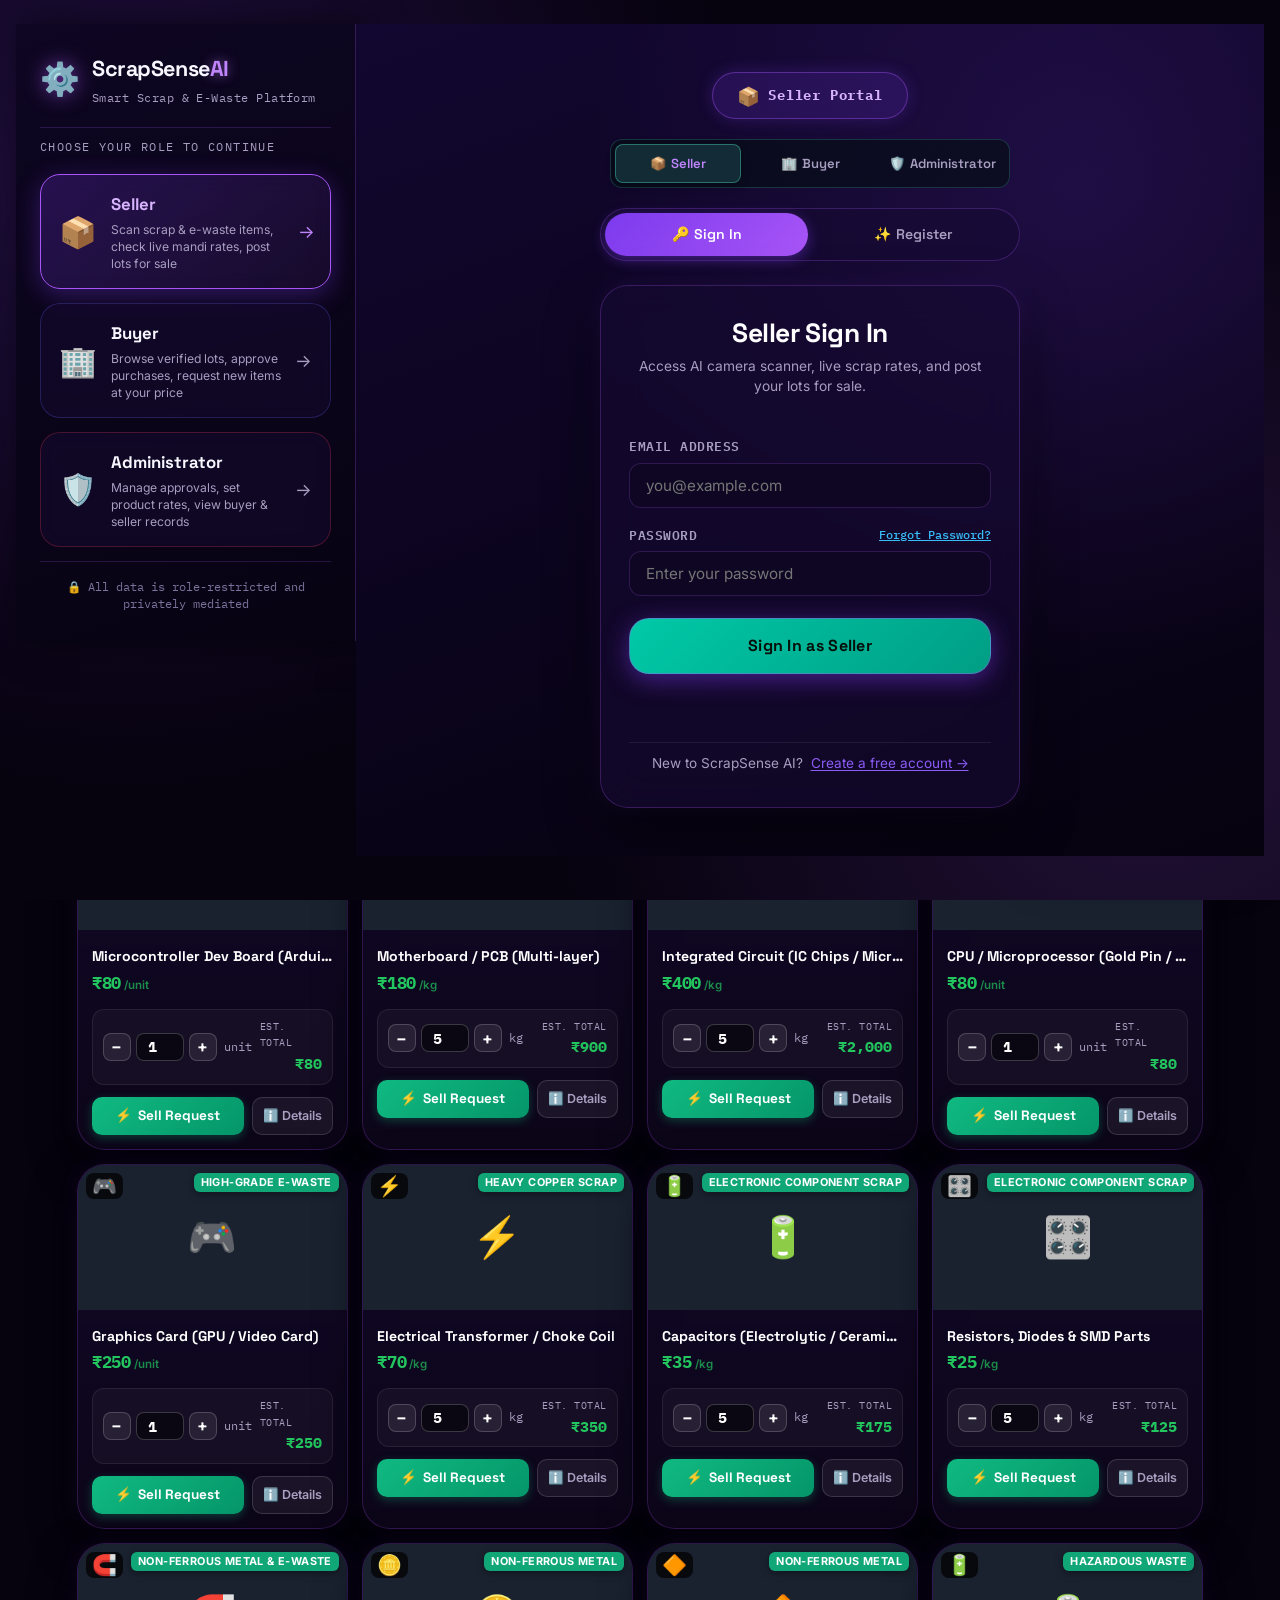
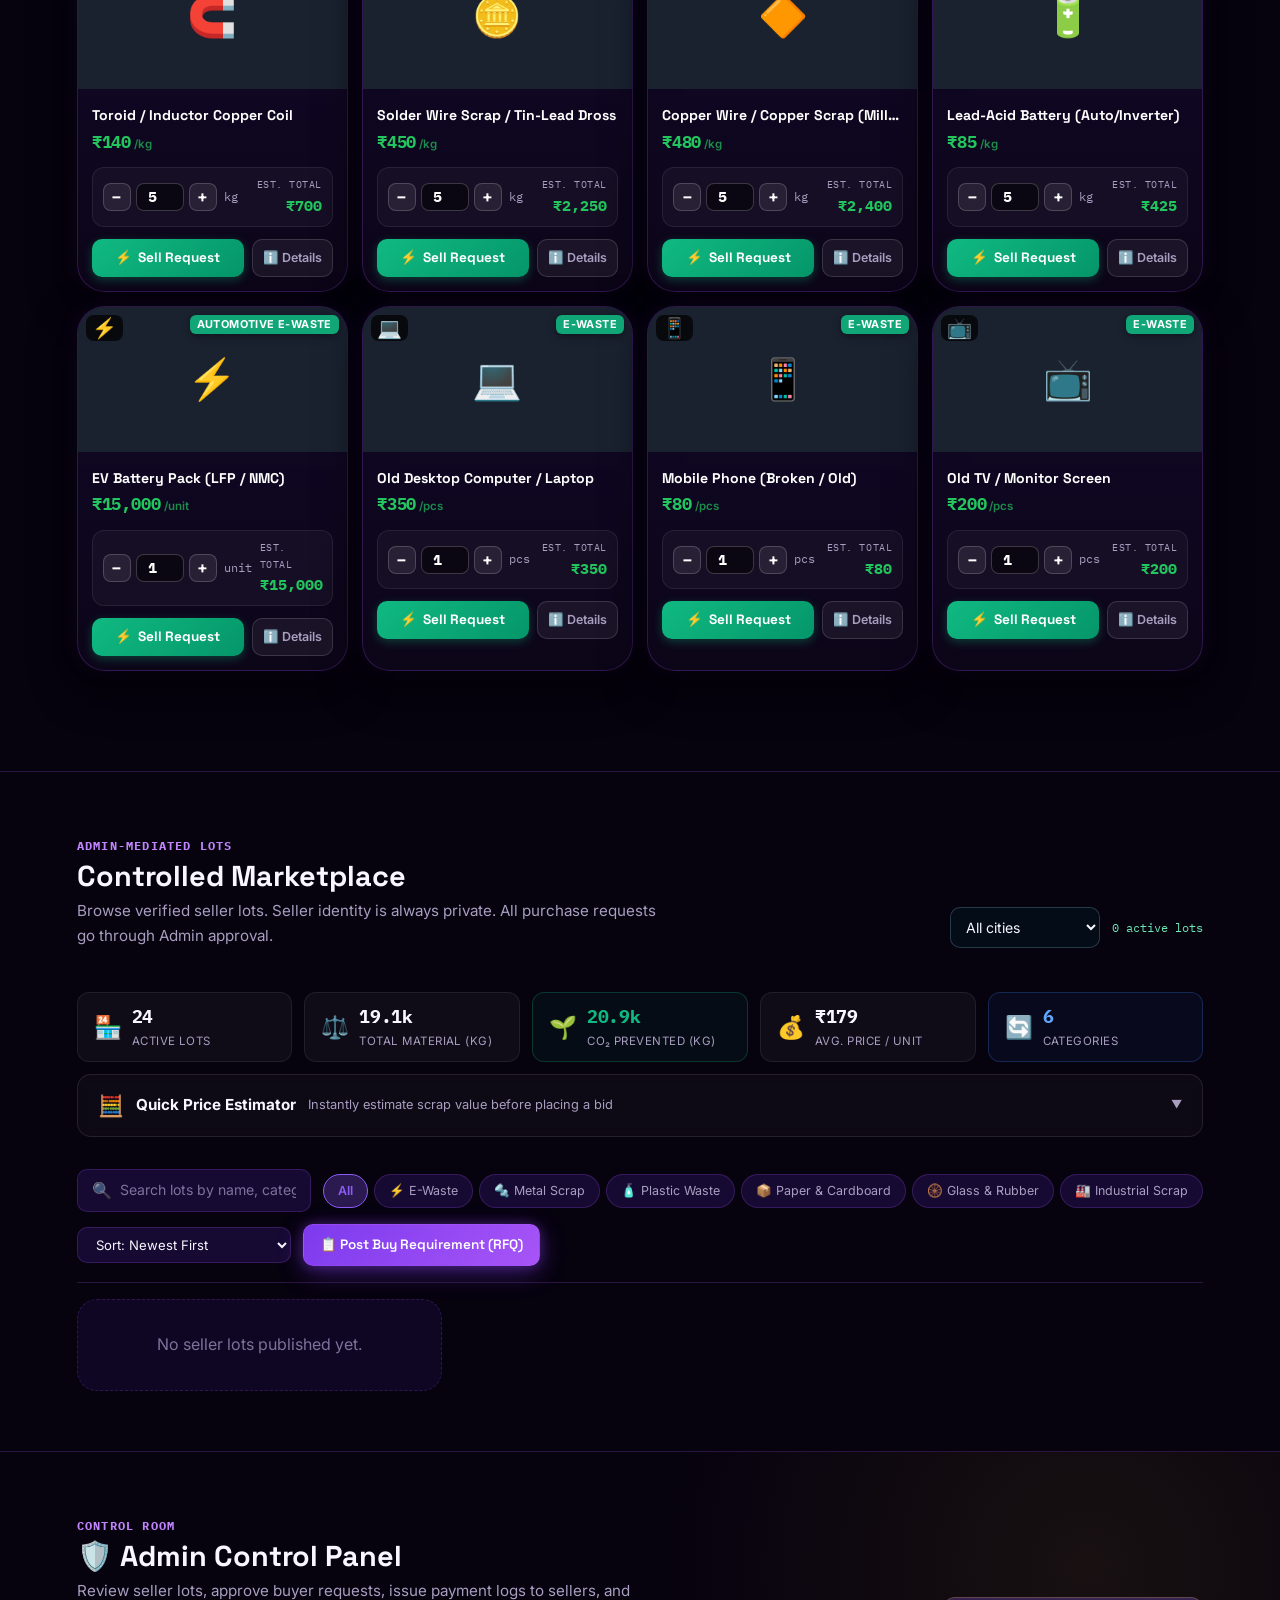
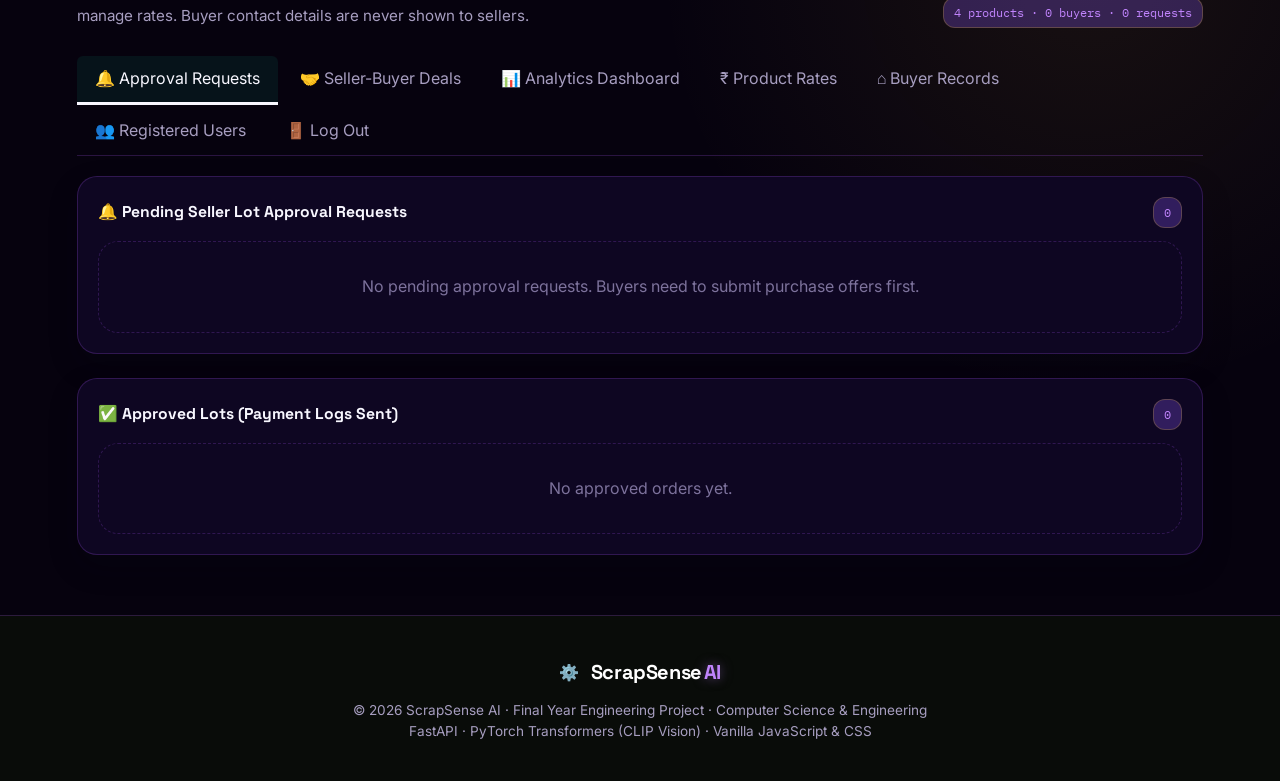
==== commit 9608497e: "Add 25 scrap products per category with real identification imagery and UI enhancements" ====
--- a/public/index.html
+++ b/public/index.html
@@ -21,7 +21,7 @@
   <link rel="preconnect" href="https://fonts.googleapis.com">
   <link rel="preconnect" href="https://fonts.gstatic.com" crossorigin>
   <link href="https://fonts.googleapis.com/css2?family=Space+Grotesk:wght@500;600;700&family=Inter:wght@300;400;500;600;700&family=IBM+Plex+Mono:wght@400;500;600;700&display=swap" rel="stylesheet">
-  <link rel="stylesheet" href="style.css" />
+  <link rel="stylesheet" href="style.css?v=2.2" />
   <!-- Standalone QR Code Library for Instant Mobile Scan -->
   <script src="https://cdnjs.cloudflare.com/ajax/libs/qrcodejs/1.0.0/qrcode.min.js"></script>
   <!-- Chart.js for Admin Analytics Dashboard -->
@@ -115,9 +115,13 @@
           <label id="authEmailLabel">Email Address
             <input name="email" id="authEmailInput" type="email" required placeholder="you@example.com" autocomplete="username" />
           </label>
-          <label>Password
+          <div class="auth-input-wrapper">
+            <div class="auth-label-row">
+              <label for="authPasswordInput">Password</label>
+              <button type="button" class="link-forgot-pwd" id="forgotPasswordBtn">Forgot Password?</button>
+            </div>
             <input name="password" id="authPasswordInput" type="password" required placeholder="Enter your password" autocomplete="current-password" />
-          </label>
+          </div>
           <button class="btn btn-primary btn-auth" type="submit" id="loginSubmitBtn">
             <span class="btn-text">Sign In as Seller</span>
           </button>
@@ -148,11 +152,26 @@
           <label>Email Address
             <input name="email" id="regEmailInput" type="email" required placeholder="you@example.com" />
           </label>
-          <label>Password (minimum 6 characters)
-            <input name="password" id="regPasswordInput" type="password" minlength="6" required placeholder="Create your password" />
+          <label>Password (min 10 characters)
+            <input name="password" id="regPasswordInput" type="password" minlength="10" required placeholder="Create a strong password" autocomplete="new-password" />
           </label>
+          <div class="pwd-strength-container" id="pwdStrengthContainer">
+            <div class="pwd-strength-bar">
+              <div class="pwd-strength-fill" id="pwdStrengthFill"></div>
+            </div>
+            <div class="pwd-strength-header">
+              <span class="pwd-strength-label">Password Strength: <b id="pwdStrengthText">Too short</b></span>
+            </div>
+            <ul class="pwd-criteria-list" id="pwdCriteriaList">
+              <li id="critLength" class="crit-item">❌ 10+ characters</li>
+              <li id="critUpper" class="crit-item">❌ Uppercase (A-Z)</li>
+              <li id="critLower" class="crit-item">❌ Lowercase (a-z)</li>
+              <li id="critNumber" class="crit-item">❌ Number (0-9)</li>
+              <li id="critSpecial" class="crit-item">❌ Symbol (!@#$%^&*)</li>
+            </ul>
+          </div>
           <button class="btn btn-secondary btn-auth" type="submit" id="registerSubmitBtn">
-            <span class="btn-text">Create Account</span>
+            <span class="btn-text">🔒 Verify Email &amp; Create Account</span>
           </button>
           <p id="registrationMessage" class="form-message" aria-live="polite"></p>
         </form>
@@ -160,6 +179,80 @@
         <div class="auth-switch-prompt">
           <span>Already have an account?</span>
           <button type="button" class="link-switch-btn" id="goToLoginBtn">Sign in to your account →</button>
+        </div>
+      </div>
+
+      <!-- 3. FORGOT / RESET PASSWORD FORM -->
+      <div class="auth-form-card" id="forgotPasswordCard" hidden>
+        <div class="card-intro">
+          <h2 id="forgotTitle">Reset Password</h2>
+          <p id="forgotSubtitle">Enter your registered email to receive a 6-digit verification code to reset your password.</p>
+        </div>
+
+        <!-- Step 1: Request Code -->
+        <form id="forgotReqForm" class="auth-form">
+          <label id="forgotEmailLabel">Registered Email Address
+            <input name="email" id="forgotEmailInput" type="email" required placeholder="you@example.com" autocomplete="email" />
+          </label>
+          <button class="btn btn-primary btn-auth" type="submit" id="forgotReqSubmitBtn">
+            <span class="btn-text">📨 Send Reset Verification Code</span>
+          </button>
+          <p id="forgotReqMessage" class="form-message" aria-live="polite"></p>
+        </form>
+
+        <!-- Step 2: Verify Code & Set New Password -->
+        <form id="forgotResetForm" class="auth-form" hidden>
+          <div class="reset-code-info">
+            <span>Verification code dispatched to <b id="forgotTargetEmail">your email</b></span>
+          </div>
+
+          <label>6-Digit Verification Code
+            <input name="otp" id="forgotOtpInput" type="text" maxlength="6" pattern="[0-9]{6}" inputmode="numeric" required placeholder="------" autocomplete="one-time-code" />
+          </label>
+
+          <div id="devForgotOtpBanner" class="dev-otp-banner" hidden>
+            <span>💡 <b>Dev Mode Code:</b> <code id="devForgotOtpCode">-</code></span>
+          </div>
+
+          <label>New Password (min 10 characters)
+            <input name="new_password" id="forgotNewPasswordInput" type="password" minlength="10" required placeholder="Create a strong password" autocomplete="new-password" />
+          </label>
+
+          <div class="pwd-strength-container" id="forgotPwdStrengthContainer">
+            <div class="pwd-strength-bar">
+              <div class="pwd-strength-fill" id="forgotPwdStrengthFill"></div>
+            </div>
+            <div class="pwd-strength-header">
+              <span class="pwd-strength-label">Password Strength: <b id="forgotPwdStrengthText">Too short</b></span>
+            </div>
+            <ul class="pwd-criteria-list" id="forgotPwdCriteriaList">
+              <li id="forgotCritLength" class="crit-item">❌ 10+ characters</li>
+              <li id="forgotCritUpper" class="crit-item">❌ Uppercase (A-Z)</li>
+              <li id="forgotCritLower" class="crit-item">❌ Lowercase (a-z)</li>
+              <li id="forgotCritNumber" class="crit-item">❌ Number (0-9)</li>
+              <li id="forgotCritSpecial" class="crit-item">❌ Symbol (!@#$%^&*)</li>
+            </ul>
+          </div>
+
+          <label>Confirm New Password
+            <input name="confirm_password" id="forgotConfirmPasswordInput" type="password" minlength="10" required placeholder="Confirm your new password" autocomplete="new-password" />
+          </label>
+
+          <button class="btn btn-primary btn-auth" type="submit" id="forgotResetSubmitBtn">
+            <span class="btn-text">🔒 Update Password &amp; Sign In</span>
+          </button>
+
+          <div class="otp-timer-row">
+            <span id="forgotCountdownText">Code expires in <b>10:00</b></span>
+            <button type="button" class="link-switch-btn" id="forgotResendOtpBtn">Resend Code</button>
+          </div>
+
+          <p id="forgotResetMessage" class="form-message" aria-live="polite"></p>
+        </form>
+
+        <div class="auth-switch-prompt">
+          <span>Remember your password?</span>
+          <button type="button" class="link-switch-btn" id="forgotBackToLoginBtn">← Back to Sign In</button>
         </div>
       </div>
 
@@ -268,6 +361,11 @@
         <span class="tab-icon">🏪</span>
         <span class="tab-text">Browse Marketplace</span>
       </button>
+      <button type="button" class="buyer-tab-btn" data-buyer-tab="seller-requests">
+        <span class="tab-icon">📥</span>
+        <span class="tab-text">Seller Requests</span>
+        <span class="deal-badge-count" id="buyerIncomingReqCountBadge" hidden>0</span>
+      </button>
       <button type="button" class="buyer-tab-btn" data-buyer-tab="add-item">
         <span class="tab-icon">➕</span>
         <span class="tab-text">Add Product / Price Offer</span>
@@ -444,7 +542,7 @@
 
               <div class="form-row-calc">
                 <label>Weight / Quantity:
-                  <input type="number" id="catCalcQty" min="0.5" step="0.5" value="10" />
+                  <input type="number" id="catCalcQty" min="1" step="1" value="10" inputmode="numeric" pattern="[0-9]*" />
                 </label>
                 <div class="calc-unit-display">
                   <span>Unit:</span>
@@ -526,10 +624,10 @@
             </div>
             <div class="calc-controls">
               <div class="calc-input-row">
-                <input type="number" id="calcQty" min="0.1" step="0.5" value="5" class="calc-input" />
+                <input type="number" id="calcQty" min="1" step="1" value="5" class="calc-input" inputmode="numeric" pattern="[0-9]*" />
                 <span class="calc-unit-tag" id="calcUnitTag">kg</span>
               </div>
-              <input type="range" id="calcSlider" min="0.5" max="50" step="0.5" value="5" class="calc-slider" />
+              <input type="range" id="calcSlider" min="1" max="100" step="1" value="5" class="calc-slider" />
             </div>
 
             <div class="calc-payout-box">
@@ -708,7 +806,7 @@
 
           <div class="form-row">
             <label>Available Quantity
-              <input name="quantity" type="number" min="0.1" step="0.1" value="5" required />
+              <input name="quantity" id="lotQuantityInput" type="number" min="1" step="1" value="5" required inputmode="numeric" pattern="[0-9]*" />
             </label>
             <label>Unit
               <select name="unit" id="lotUnitSelect">
@@ -761,7 +859,7 @@
             <textarea name="note" rows="3" placeholder="Describe component condition, purity, quantity, packaging, or pickup availability..."></textarea>
           </label>
 
-          <button class="btn btn-primary btn-submit-lot" type="submit">Publish Lot for Verification</button>
+          <button class="btn btn-primary btn-submit-lot" type="submit">📤 Send Sell Request to Buyers</button>
           <p id="listingMessage" class="form-message" aria-live="polite"></p>
         </form>
 
@@ -797,6 +895,40 @@
             </table>
           </div>
         </div>
+
+        <!-- Seller's Sell Requests & Finalized Deals Table -->
+        <div class="seller-my-lots-card seller-deals-card" id="sellerDealsCard" style="margin-top: 2rem;">
+          <div class="sml-header">
+            <div class="sml-title-group">
+              <span class="sml-icon">🤝</span>
+              <div>
+                <h3>My Sell Requests &amp; Direct Buyer Deals</h3>
+                <p class="sml-sub">Real-time status of your lot proposals, buyer agreed rates, total payout calculations, delivery terms, and Admin clearance certificates.</p>
+              </div>
+            </div>
+            <span class="sml-count-badge" id="sellerDealsCount">0 Deals</span>
+          </div>
+          <div class="sml-table-responsive">
+            <table class="sml-table" id="sellerDealsTable">
+              <thead>
+                <tr>
+                  <th>Deal ID &amp; Item</th>
+                  <th>Quantity</th>
+                  <th>Asking / Agreed Price</th>
+                  <th>Total Deal Amount</th>
+                  <th>Delivery Terms</th>
+                  <th>Status</th>
+                  <th style="text-align: right;">Contract Slip</th>
+                </tr>
+              </thead>
+              <tbody id="sellerDealsTbody">
+                <tr>
+                  <td colspan="7" class="empty-lots-cell">No sell requests created yet. Send a sell request above to get buyer offers.</td>
+                </tr>
+              </tbody>
+            </table>
+          </div>
+        </div>
       </div>
     </section>
 
@@ -813,6 +945,98 @@
             <option value="all">All cities</option>
           </select>
           <span class="market-count" id="marketCount">0 active lots</span>
+        </div>
+      </div>
+
+      <!-- ===== MARKET STATS + ECO IMPACT RIBBON ===== -->
+      <div class="market-eco-ribbon" id="marketEcoRibbon">
+        <div class="eco-ribbon-item eco-stat-item">
+          <span class="eco-icon">🏪</span>
+          <div class="eco-stat-body">
+            <div class="eco-stat-value" id="ecoTotalLots">–</div>
+            <div class="eco-stat-label">Active Lots</div>
+          </div>
+        </div>
+        <div class="eco-ribbon-item eco-stat-item">
+          <span class="eco-icon">⚖️</span>
+          <div class="eco-stat-body">
+            <div class="eco-stat-value" id="ecoTotalTons">–</div>
+            <div class="eco-stat-label">Total Material (kg)</div>
+          </div>
+        </div>
+        <div class="eco-ribbon-item eco-stat-item eco-green">
+          <span class="eco-icon">🌱</span>
+          <div class="eco-stat-body">
+            <div class="eco-stat-value" id="ecoCO2Saved">–</div>
+            <div class="eco-stat-label">CO₂ Prevented (kg)</div>
+          </div>
+        </div>
+        <div class="eco-ribbon-item eco-stat-item">
+          <span class="eco-icon">💰</span>
+          <div class="eco-stat-body">
+            <div class="eco-stat-value" id="ecoAvgPrice">–</div>
+            <div class="eco-stat-label">Avg. Price / unit</div>
+          </div>
+        </div>
+        <div class="eco-ribbon-item eco-stat-item eco-blue">
+          <span class="eco-icon">🔄</span>
+          <div class="eco-stat-body">
+            <div class="eco-stat-value" id="ecoCategories">–</div>
+            <div class="eco-stat-label">Categories</div>
+          </div>
+        </div>
+      </div>
+
+      <!-- ===== QUICK PRICE CALCULATOR WIDGET ===== -->
+      <div class="quick-calc-widget" id="quickPriceCalcWidget">
+        <div class="qcw-header" id="qcwToggleBtn" role="button" tabindex="0" aria-expanded="false">
+          <span class="qcw-icon">🧮</span>
+          <span class="qcw-title">Quick Price Estimator</span>
+          <span class="qcw-subtitle">Instantly estimate scrap value before placing a bid</span>
+          <span class="qcw-chevron" id="qcwChevron">▼</span>
+        </div>
+        <div class="qcw-body" id="qcwBody" hidden>
+          <div class="qcw-form">
+            <label class="qcw-label">Material Type
+              <select id="qcwMaterial" class="qcw-select">
+                <option value="copper">🔴 Copper Wire / Cable</option>
+                <option value="aluminium">⚪ Aluminium Scrap</option>
+                <option value="iron">🔩 Iron / Steel (HMS-1)</option>
+                <option value="pcb">🟢 PCB / Circuit Boards</option>
+                <option value="plastic">🧴 Mixed Plastic (PET/HDPE)</option>
+                <option value="paper">📦 Corrugated Paper / Cardboard</option>
+                <option value="battery">🔋 Lead Acid Battery</option>
+                <option value="brass">🟡 Brass / Bronze</option>
+              </select>
+            </label>
+            <label class="qcw-label">Quantity
+              <div class="qcw-qty-wrap">
+                <input type="number" id="qcwQty" class="qcw-input" min="1" max="100000" value="100" placeholder="e.g. 500" />
+                <select id="qcwUnit" class="qcw-unit-select">
+                  <option value="kg">kg</option>
+                  <option value="ton">ton</option>
+                  <option value="piece">piece</option>
+                  <option value="liter">liter</option>
+                </select>
+              </div>
+            </label>
+            <button type="button" class="btn btn-primary qcw-calc-btn" id="qcwCalcBtn">Calculate Estimate</button>
+          </div>
+          <div class="qcw-result" id="qcwResult" hidden>
+            <div class="qcw-result-row">
+              <span class="qcw-res-label">Estimated Value Range</span>
+              <span class="qcw-res-value" id="qcwValueRange">₹0 – ₹0</span>
+            </div>
+            <div class="qcw-result-row">
+              <span class="qcw-res-label">Market Rate (approx.)</span>
+              <span class="qcw-res-value" id="qcwRate">₹0 / kg</span>
+            </div>
+            <div class="qcw-result-row eco-result-row">
+              <span class="qcw-res-label">🌱 CO₂ Prevented</span>
+              <span class="qcw-res-value" id="qcwCO2">0 kg CO₂</span>
+            </div>
+            <div class="qcw-disclaimer">⚠️ Indicative rates. Actual prices depend on purity, lot size and market conditions.</div>
+          </div>
         </div>
       </div>
 
@@ -874,7 +1098,7 @@
           </div>
           <div class="form-row">
             <label>Required Quantity
-              <input name="quantity" type="number" min="0.1" step="0.1" value="100" required />
+              <input name="quantity" type="number" min="1" step="1" value="100" required />
             </label>
             <label>Unit of Measurement
               <select name="unit" id="buyerUnitSelect">
@@ -928,7 +1152,50 @@
           <p class="section-sub">Track all your purchase requests and approval status from admin.</p>
         </div>
       </div>
+
+      <!-- Approval Progress Stepper Legend -->
+      <div class="approval-stepper-legend">
+        <div class="asl-step">
+          <div class="asl-dot asl-done">1</div>
+          <div class="asl-label">Request Placed</div>
+        </div>
+        <div class="asl-connector"></div>
+        <div class="asl-step">
+          <div class="asl-dot asl-active" id="stepAdminReview">2</div>
+          <div class="asl-label">Admin Review</div>
+        </div>
+        <div class="asl-connector"></div>
+        <div class="asl-step">
+          <div class="asl-dot" id="stepSellerNotified">3</div>
+          <div class="asl-label">Seller Notified</div>
+        </div>
+        <div class="asl-connector"></div>
+        <div class="asl-step">
+          <div class="asl-dot" id="stepContactUnlocked">4</div>
+          <div class="asl-label">Contact Unlocked</div>
+        </div>
+        <div class="asl-connector"></div>
+        <div class="asl-step">
+          <div class="asl-dot" id="stepDealClosed">5</div>
+          <div class="asl-label">Deal Closed</div>
+        </div>
+      </div>
+
       <div id="buyerRequestsList" class="orders-list"><div class="empty-market">No requests submitted yet.</div></div>
+    </section>
+
+    <!-- ================= BUYER: INCOMING SELLER REQUESTS ================= -->
+    <section class="buyer-incoming-section" id="buyerIncomingRequestsSection" hidden>
+      <div class="section-head">
+        <div>
+          <span class="section-kicker">ENTERPRISE BUYER DESK</span>
+          <h2>📥 Incoming Seller Requests &amp; Deals</h2>
+          <p class="section-sub">Review incoming scrap lots directly submitted by sellers. Set your agreed rate, logistics terms, delivery schedule, and approve the deal for Admin clearance.</p>
+        </div>
+      </div>
+      <div class="buyer-incoming-grid" id="buyerIncomingRequestsGrid">
+        <div class="empty-market">No incoming seller requests pending approval.</div>
+      </div>
     </section>
 
     <!-- ================= 5. SELLER ORDERS & PAYMENT DESK ================= -->
@@ -1054,6 +1321,7 @@
       <!-- Admin Tab Navigation -->
       <div class="admin-tab-bar">
         <button type="button" class="admin-tab-btn active" data-admin-tab="approvals">🔔 Approval Requests</button>
+        <button type="button" class="admin-tab-btn" data-admin-tab="deals">🤝 Seller-Buyer Deals <span class="deal-badge-count" id="adminDealsBadge" hidden>0</span></button>
         <button type="button" class="admin-tab-btn" data-admin-tab="analytics">📊 Analytics Dashboard</button>
         <button type="button" class="admin-tab-btn" data-admin-tab="rates">₹ Product Rates</button>
         <button type="button" class="admin-tab-btn" data-admin-tab="buyers">⌂ Buyer Records</button>
@@ -1076,6 +1344,40 @@
             <span id="approvedCount">0</span>
           </div>
           <div id="adminApproved" class="admin-list"></div>
+        </div>
+      </div>
+
+      <!-- Admin Tab: Seller-Buyer Deals (Master Deal Ledger) -->
+      <div class="admin-tab-content" id="adminTabDeals" hidden>
+        <div class="admin-list-block approval-block">
+          <div class="list-title">
+            <div>
+              <h3>🤝 Master Deal Ledger &amp; Platform Clearance Desk</h3>
+              <p class="section-sub" style="margin-top: 4px;">Review buyer-approved scrap lots, verify agreed rates and delivery terms, and authorize official platform clearance.</p>
+            </div>
+            <span id="adminDealsLedgerCount" class="sml-count-badge">0 Deals</span>
+          </div>
+          <div class="deal-table-responsive">
+            <table class="deal-table" id="adminDealsTable">
+              <thead>
+                <tr>
+                  <th>Deal ID &amp; Item</th>
+                  <th>Quantity</th>
+                  <th>Seller</th>
+                  <th>Buyer</th>
+                  <th>Agreed Price &amp; Total Amount</th>
+                  <th>Delivery Terms</th>
+                  <th>Status</th>
+                  <th style="text-align: right;">Clearance / Contract</th>
+                </tr>
+              </thead>
+              <tbody id="adminDealsTbody">
+                <tr>
+                  <td colspan="8" class="empty-lots-cell">No active deals found in the ledger.</td>
+                </tr>
+              </tbody>
+            </table>
+          </div>
         </div>
       </div>
 
@@ -1120,7 +1422,15 @@
       <!-- Admin Tab: Registered Users -->
       <div class="admin-tab-content" id="adminTabUsers" hidden>
         <div class="admin-list-block approval-block">
-          <div class="list-title"><h3>Registered Seller &amp; Buyer Accounts</h3><span id="registeredUserCount">0</span></div>
+          <div class="list-title user-list-title-row">
+            <div>
+              <h3>Registered Seller &amp; Buyer Accounts</h3>
+              <span id="registeredUserCount">0</span>
+            </div>
+            <button type="button" class="btn btn-outline-danger" id="adminResetUsersBtn" title="Reset all registered users to default demo accounts">
+              🔄 Reset All Registered Users
+            </button>
+          </div>
           <div id="registeredUsers" class="admin-list"><div class="empty-market">Connect backend to load accounts.</div></div>
         </div>
       </div>
@@ -1265,6 +1575,38 @@
     </div>
   </div>
 
+  <!-- ================= 🔐 OTP VERIFICATION MODAL ================= -->
+  <div class="modal-backdrop" id="otpModal" hidden role="dialog" aria-modal="true" aria-labelledby="otpModalTitle">
+    <div class="phone-modal-card otp-modal-card">
+      <button class="modal-close" id="closeOtpModal" type="button" title="Close" aria-label="Close dialog">×</button>
+      
+      <div class="phone-modal-head">
+        <span class="phone-modal-icon">🔐</span>
+        <div>
+          <h2 id="otpModalTitle">Email Verification Code</h2>
+          <p class="phone-modal-sub">We sent a 6-digit verification code to <b id="otpTargetEmail">your email</b>.</p>
+        </div>
+      </div>
+
+      <div class="otp-modal-body">
+        <div class="otp-input-group">
+          <input type="text" id="otpCodeInput" maxlength="6" pattern="[0-9]{6}" inputmode="numeric" placeholder="------" class="otp-code-input" autocomplete="one-time-code" />
+        </div>
+        <div id="devOtpBanner" class="dev-otp-banner" hidden>
+          <span>💡 <b>Dev Mode Code:</b> <code id="devOtpCode">-</code></span>
+        </div>
+        <button type="button" class="btn btn-primary btn-block" id="verifyOtpSubmitBtn">
+          Verify &amp; Activate Account
+        </button>
+        <div class="otp-timer-row">
+          <span id="otpCountdownText">Code expires in <b>10:00</b></span>
+          <button type="button" class="link-switch-btn" id="resendOtpBtn">Resend Code</button>
+        </div>
+        <p id="otpMessage" class="form-message" aria-live="polite"></p>
+      </div>
+    </div>
+  </div>
+
   <!-- ================= BUYER DECISION MODAL ================= -->
   <div class="modal-backdrop" id="purchaseModal" hidden role="dialog" aria-modal="true" aria-labelledby="purchaseModalTitle">
     <form class="purchase-modal" id="purchaseForm">
@@ -1281,7 +1623,7 @@
 
       <div class="purchase-form-grid">
         <label>Quantity Required
-          <input name="quantity" id="purchaseQtyInput" type="number" min="0.1" step="0.1" required placeholder="Quantity needed" />
+          <input name="quantity" id="purchaseQtyInput" type="number" min="1" step="1" required placeholder="Quantity needed" />
         </label>
 
         <label>Your Decision
@@ -1360,7 +1702,7 @@
 
       <div class="form-row">
         <label>Available Quantity
-          <input name="quantity" id="editLotQuantity" type="number" min="0.1" step="0.1" required />
+          <input name="quantity" id="editLotQuantity" type="number" min="1" step="1" required inputmode="numeric" pattern="[0-9]*" />
         </label>
         <label>Unit
           <select name="unit" id="editLotUnit">
@@ -1401,6 +1743,178 @@
     </form>
   </div>
 
+  <!-- ================= BUYER DEAL APPROVAL MODAL ================= -->
+  <div class="modal-backdrop" id="buyerDealModal" hidden role="dialog" aria-modal="true" aria-labelledby="buyerDealModalTitle">
+    <form class="purchase-modal deal-modal-card" id="buyerDealForm">
+      <button class="modal-close" id="closeBuyerDealModal" type="button" title="Close" aria-label="Close dialog">×</button>
+      
+      <span class="section-kicker">ENTERPRISE PROCUREMENT WORKDESK</span>
+      <h2 id="buyerDealModalTitle">🤝 Review &amp; Finalize Deal Terms</h2>
+      <p class="section-sub">Set your agreed rate, calculate total deal amount, select logistics &amp; delivery schedule, and approve for Admin clearance.</p>
+
+      <input type="hidden" id="buyerDealOrderId" name="order_id" />
+      <input type="hidden" id="buyerDealLotQuantity" name="lot_quantity" />
+
+      <!-- Lot Summary Banner -->
+      <div class="purchase-item-banner" id="buyerDealLotBanner" style="margin-top: 14px;">
+        <div style="display:flex; justify-content:space-between; align-items:center;">
+          <div>
+            <strong id="buyerDealItemName" style="font-size: 1.15rem; color:#fff;">Copper Wire Millberry Scrap</strong>
+            <div id="buyerDealItemSub" style="font-size: 0.8rem; color: var(--text-muted);">Category: Metal Scrap · Quantity: 500 kg</div>
+          </div>
+          <div style="text-align:right;">
+            <span style="font-size: 0.72rem; color: var(--brass-soft); text-transform:uppercase; font-family:var(--font-mono); font-weight:700;">Seller Asking Rate</span>
+            <div id="buyerDealAskingRate" style="font-weight: 800; color: #f5f3ff;">₹720 / kg</div>
+          </div>
+        </div>
+      </div>
+
+      <div class="purchase-form-grid" style="margin-top: 16px;">
+        <label>Agreed Unit Rate (₹ per unit/kg)
+          <input name="agreed_price" id="buyerDealAgreedPrice" type="number" min="0.01" step="0.01" required placeholder="e.g. 715" />
+        </label>
+
+        <label>Logistics &amp; Delivery Method
+          <select name="delivery_method" id="buyerDealDeliveryMethod" required>
+            <option value="Seller Direct Delivery to Buyer Warehouse">Seller Direct Delivery to Buyer Warehouse</option>
+            <option value="Buyer Self-Pickup via Logistics Fleet">Buyer Self-Pickup via Logistics Fleet</option>
+            <option value="Ex-Works / Weighbridge Handover">Ex-Works / Weighbridge Handover</option>
+            <option value="Third-Party Freight Partner Dispatch">Third-Party Freight Partner Dispatch</option>
+          </select>
+        </label>
+      </div>
+
+      <!-- Real-time Dynamic Deal Amount Calculation Card -->
+      <div class="deal-calc-box" id="buyerDealCalcBox">
+        <div>
+          <div class="deal-calc-amount-label">Auto Deal Calculation</div>
+          <div class="deal-calc-formula" id="buyerDealCalcFormula">500 kg × ₹715.00</div>
+        </div>
+        <div class="deal-calc-amount">
+          <div class="deal-calc-amount-label">Total Deal Amount (Payout)</div>
+          <div class="deal-calc-amount-val" id="buyerDealTotalAmount">₹3,57,500</div>
+        </div>
+      </div>
+
+      <div class="purchase-form-grid">
+        <label>Estimated Delivery Date / Schedule
+          <input name="delivery_schedule" id="buyerDealSchedule" type="date" required />
+        </label>
+
+        <label>Payment Settlement Terms
+          <select name="payment_terms" id="buyerDealPaymentTerms" required>
+            <option value="100% Instant RTGS upon Weighbridge Confirmation">100% Instant RTGS upon Weighbridge Confirmation</option>
+            <option value="50% Advance + 50% on Unloading Inspection">50% Advance + 50% on Unloading Inspection</option>
+            <option value="Irrevocable Letter of Credit (LC)">Irrevocable Letter of Credit (LC)</option>
+            <option value="Instant UPI Payment on Handover">Instant UPI Payment on Handover</option>
+          </select>
+        </label>
+      </div>
+
+      <label class="purchase-address-label">Buyer Delivery Destination / Warehouse Address
+        <textarea name="delivery_address" id="buyerDealAddress" rows="2" required placeholder="Warehouse Bay / MIDC Industrial Area / Factory Gates..."></textarea>
+      </label>
+
+      <label>Special Instructions &amp; Quality Notes (Optional)
+        <textarea name="buyer_notes" id="buyerDealNotes" rows="2" placeholder="Quality inspection notes, moisture deduction thresholds, weighbridge receipt requirements..."></textarea>
+      </label>
+
+      <div class="modal-actions-bar" style="margin-top: 18px;">
+        <button class="btn btn-primary" type="submit" id="submitBuyerDealApprovalBtn" style="flex: 2;">
+          <span>✅ Approve Deal &amp; Submit for Admin Clearance</span>
+        </button>
+        <button class="btn btn-secondary" type="button" id="rejectBuyerDealBtn" style="flex: 1; border-color: rgba(244,63,94,0.4); color: #fda4af;">
+          <span>❌ Reject</span>
+        </button>
+      </div>
+
+      <p id="buyerDealMessage" class="form-message" aria-live="polite"></p>
+    </form>
+  </div>
+
+  <!-- ================= OFFICIAL DEAL CONTRACT SLIP MODAL ================= -->
+  <div class="modal-backdrop" id="dealContractModal" hidden role="dialog" aria-modal="true" aria-labelledby="dealContractTitle">
+    <div class="contract-modal-card" id="dealContractCard">
+      <button class="modal-close" id="closeDealContractModal" type="button" title="Close" aria-label="Close dialog">×</button>
+      
+      <div style="display:flex; justify-content:space-between; align-items:center;">
+        <div>
+          <span class="section-kicker">SCRAPSENSE AI SECURE SETTLEMENT</span>
+          <h2 id="dealContractTitle">📜 Official Deal Clearance Contract</h2>
+        </div>
+        <button class="btn btn-primary btn-sm btn-print-contract" id="printDealContractBtn" type="button">
+          🖨️ Print / Download Contract
+        </button>
+      </div>
+
+      <div class="contract-slip" id="contractSlipContent">
+        <div class="contract-header">
+          <div>
+            <div style="font-weight: 800; font-size: 1.15rem; color: #fff;">
+              ScrapSense<span style="color: var(--brass-soft);">AI</span> Verified Transaction Slip
+            </div>
+            <div style="font-size: 0.76rem; color: var(--text-muted); font-family: var(--font-mono);">
+              Admin Clearance ID: <span id="contractClearanceId">CLR-ACTIVE-9982</span>
+            </div>
+          </div>
+          <div class="contract-code-badge" id="contractNumberBadge">
+            CTR-202609-77821
+          </div>
+        </div>
+
+        <div class="contract-grid">
+          <div class="contract-grid-item">
+            <span>SCRAP LOT SPECIFICATION</span>
+            <strong id="contractItemSpec">Copper Wire Millberry Scrap</strong>
+          </div>
+          <div class="contract-grid-item">
+            <span>VERIFIED QUANTITY</span>
+            <strong id="contractQuantity">500 kg</strong>
+          </div>
+          <div class="contract-grid-item">
+            <span>AGREED UNIT RATE</span>
+            <strong id="contractAgreedRate">₹715.00 / kg</strong>
+          </div>
+          <div class="contract-grid-item">
+            <span>TOTAL DEAL SETTLEMENT AMOUNT</span>
+            <strong id="contractTotalAmount" class="deal-highlight-val">₹3,57,500.00</strong>
+          </div>
+          <div class="contract-grid-item">
+            <span>REGISTERED SELLER</span>
+            <strong id="contractSellerName">Kailash Metal Recyclers (Verified)</strong>
+          </div>
+          <div class="contract-grid-item">
+            <span>CERTIFIED BUYER</span>
+            <strong id="contractBuyerName">Tata Circular Metals Ltd (Verified)</strong>
+          </div>
+          <div class="contract-grid-item">
+            <span>DELIVERY &amp; LOGISTICS METHOD</span>
+            <strong id="contractDeliveryMethod">Seller Direct Delivery to Buyer Warehouse</strong>
+          </div>
+          <div class="contract-grid-item">
+            <span>PAYMENT SETTLEMENT METHOD</span>
+            <strong id="contractPaymentTerms">100% Instant RTGS upon Weighbridge Confirmation</strong>
+          </div>
+          <div class="contract-grid-item" style="grid-column: 1 / -1;">
+            <span>DELIVERY DESTINATION / WAREHOUSE ADDRESS</span>
+            <strong id="contractDeliveryAddress">Plot 42, Bhosari MIDC Industrial Zone, Pune, Maharashtra 411026</strong>
+          </div>
+        </div>
+
+        <div class="contract-qr-section">
+          <div class="contract-qr-box" id="contractQrBox">
+            <!-- QR code rendered here -->
+          </div>
+          <div class="contract-seal">
+            <strong style="color: #34d399;">🛡️ ADMIN PLATFORM VERIFIED &amp; CLEARED</strong><br>
+            Cryptographic Integrity Hash: <code id="contractHash" style="color: #c084fc; font-size: 0.72rem;">0x7f83b2a9e14d...</code><br>
+            Timestamp: <span id="contractTimestamp">2026-09-23 16:30 IST</span> · ScrapSense AI Mediation Authority
+          </div>
+        </div>
+      </div>
+    </div>
+  </div>
+
   <!-- ================= FLOATING CAMERA AI SCANNER FAB ================= -->
   <div class="float-cam-fab" id="floatCamFab" hidden>
     <button class="float-cam-btn" id="floatCamBtn" type="button" title="Open AI Camera Scanner">
@@ -1438,7 +1952,7 @@
       <div class="modal-calc-section">
         <div class="modal-calc-title">🧮 Resale Value Calculator</div>
         <div class="modal-calc-row">
-          <input type="number" class="modal-qty-input" id="itemModalQty" min="0.1" step="0.5" value="1" />
+          <input type="number" class="modal-qty-input" id="itemModalQty" min="1" step="1" value="5" />
           <span class="modal-unit-badge" id="itemModalUnit">kg</span>
         </div>
         <div class="modal-payout-grid">
@@ -1507,7 +2021,7 @@
             <label for="qsQtyInput">Quantity to Sell</label>
             <div class="qs-qty-wrapper">
               <button type="button" class="qs-stepper-btn" id="qsMinusBtn">−</button>
-              <input type="number" id="qsQtyInput" name="quantity" min="0.1" step="0.5" value="5" required />
+              <input type="number" id="qsQtyInput" name="quantity" min="1" step="1" value="5" required />
               <button type="button" class="qs-stepper-btn" id="qsPlusBtn">+</button>
               <span class="qs-unit-badge" id="qsUnitBadge">kg</span>
             </div>
@@ -1688,6 +2202,6 @@
   <!-- Toast Notification Container -->
   <div id="scrapToast" class="scrap-toast" role="status" aria-live="polite"></div>
 
-  <script src="script.js"></script>
+  <script src="script.js?v=2.3"></script>
 </body>
 </html>
--- a/public/style.css
+++ b/public/style.css
@@ -1,39 +1,45 @@
 /* ==========================================================
   SCRAPSENSE AI — DESIGN SYSTEM & STYLESHEET
-  Palette: Midnight graphite with mint/cyan circular-economy accents.
+  Luxury Obsidian-Purple Aesthetic: Deep obsidian darkness,
+  electric violet accents, 28px rounded cards & floating pill navbar.
    ========================================================== */
 
 :root {
-  --bg:             #08111b;
-  --surface:        #0f1d2a;
-  --surface-2:      #14283a;
-  --surface-3:      #1b3449;
-  --border:         #1e3a4e;
-  --border-light:   #2d5870;
-
-  --text:           #f1f7f8;
-  --text-muted:     #9ab2bd;
-  --text-dim:       #8fa8b7;
-
-  --brass:          #4de1c1;
-  --brass-soft:     #9af5df;
-  --brass-glow:     rgba(77, 225, 193, 0.14);
-
-  --eco:            #78e08f;
-  --eco-soft:       #b5f7bd;
-  --eco-glow:       rgba(120, 224, 143, 0.14);
-
-  --rust:           #ff7b83;
-  --rust-glow:      rgba(255, 123, 131, 0.15);
+  --bg:             #06020e;
+  --surface:        #0e0622;
+  --surface-2:      #160a33;
+  --surface-3:      #21104a;
+  --border:         rgba(168, 85, 247, 0.22);
+  --border-light:   rgba(168, 85, 247, 0.42);
+  --border-glow:    rgba(168, 85, 247, 0.65);
+
+  --text:           #f8f7ff;
+  --text-muted:     #a79ec0;
+  --text-dim:       #7d729c;
+
+  --brass:          #8b5cf6;
+  --brass-soft:     #c084fc;
+  --brass-glow:     rgba(139, 92, 246, 0.28);
+
+  --accent-electric: #7c3aed;
+  --accent-neon:     #a855f7;
+  --accent-glow:     #c084fc;
+
+  --eco:            #10b981;
+  --eco-soft:       #6ee7b7;
+  --eco-glow:       rgba(16, 185, 129, 0.2);
+
+  --rust:           #f43f5e;
+  --rust-glow:      rgba(244, 63, 94, 0.2);
 
   --font-display:   'Space Grotesk', -apple-system, BlinkMacSystemFont, sans-serif;
   --font-body:      'Inter', -apple-system, BlinkMacSystemFont, sans-serif;
   --font-mono:      'IBM Plex Mono', monospace;
 
-  --radius-sm:      10px;
-  --radius:         16px;
-  --radius-lg:      24px;
-  --shadow:         0 18px 50px rgba(0, 0, 0, 0.34);
+  --radius-sm:      12px;
+  --radius:         20px;
+  --radius-lg:      28px;
+  --shadow:         0 20px 60px rgba(0, 0, 0, 0.65), 0 0 30px rgba(124, 58, 237, 0.16);
 }
 
 * {
@@ -53,7 +59,12 @@
 body {
   min-height: 100vh;
   background-color: var(--bg);
-  background-image: radial-gradient(circle at 8% 0%, rgba(77, 225, 193, 0.12), transparent 28%), radial-gradient(circle at 92% 18%, rgba(65, 133, 255, 0.12), transparent 25%), linear-gradient(145deg, #08111b 0%, #0b1723 52%, #071019 100%);
+  background-image: 
+    radial-gradient(circle at 12% 0%, rgba(124, 58, 237, 0.24), transparent 36%),
+    radial-gradient(circle at 88% 14%, rgba(168, 85, 247, 0.18), transparent 32%),
+    radial-gradient(circle at 50% 50%, rgba(109, 40, 217, 0.08), transparent 50%),
+    linear-gradient(160deg, #06020e 0%, #0d051c 50%, #06020e 100%);
+  background-attachment: fixed;
   color: var(--text);
   font-family: var(--font-body);
   line-height: 1.6;
@@ -73,7 +84,8 @@
 }
 
 .accent {
-  color: var(--brass);
+  color: var(--brass-soft);
+  text-shadow: 0 0 16px rgba(192, 132, 252, 0.45);
 }
 
 button,
@@ -97,39 +109,42 @@
   font-family: var(--font-display);
   font-weight: 600;
   font-size: 0.95rem;
-  padding: 12px 22px;
-  border-radius: var(--radius-sm);
+  padding: 12px 24px;
+  border-radius: 9999px;
   border: 1px solid transparent;
   cursor: pointer;
-  transition: all 0.2s cubic-bezier(0.16, 1, 0.3, 1);
+  transition: all 0.22s cubic-bezier(0.16, 1, 0.3, 1);
   text-align: center;
 }
 
 .btn:active {
-  transform: scale(0.98);
+  transform: scale(0.97);
 }
 
 .btn-primary {
-  background: var(--brass);
-  color: #06201c;
-  border-color: var(--brass);
-  box-shadow: 0 4px 16px rgba(230, 184, 59, 0.25);
+  background: linear-gradient(135deg, #7c3aed 0%, #a855f7 100%);
+  color: #ffffff;
+  border-color: rgba(168, 85, 247, 0.4);
+  box-shadow: 0 6px 24px rgba(124, 58, 237, 0.45), 0 0 12px rgba(168, 85, 247, 0.25);
 }
 
 .btn-primary:hover:not(:disabled) {
-  background: var(--brass-soft);
-  box-shadow: 0 6px 20px rgba(230, 184, 59, 0.4);
+  background: linear-gradient(135deg, #8b5cf6 0%, #c084fc 100%);
+  box-shadow: 0 8px 30px rgba(124, 58, 237, 0.6), 0 0 20px rgba(192, 132, 252, 0.4);
+  transform: translateY(-1px);
 }
 
 .btn-secondary {
   background: var(--surface-2);
   color: var(--text);
-  border-color: var(--border-light);
+  border-color: var(--border);
+  backdrop-filter: blur(10px);
 }
 
 .btn-secondary:hover:not(:disabled) {
   background: var(--surface-3);
-  border-color: var(--text-muted);
+  border-color: var(--border-light);
+  box-shadow: 0 4px 16px rgba(124, 58, 237, 0.2);
 }
 
 .btn:disabled {
@@ -138,7 +153,7 @@
 }
 
 .btn-sm {
-  padding: 8px 14px;
+  padding: 8px 16px;
   font-size: 0.85rem;
 }
 
@@ -152,18 +167,24 @@
   padding: 0;
 }
 
-/* ---------------- HEADER ---------------- */
+/* ---------------- FLOATING GLASS PILL HEADER ---------------- */
 .site-header {
   display: flex;
   justify-content: space-between;
   align-items: center;
-  padding: 18px 6vw;
-  background: rgba(8, 17, 27, 0.82);
-  backdrop-filter: blur(12px);
-  border-bottom: 1px solid var(--border);
+  padding: 12px 28px;
+  max-width: 1280px;
+  margin: 14px auto 0;
+  background: rgba(18, 9, 36, 0.82);
+  backdrop-filter: blur(20px);
+  -webkit-backdrop-filter: blur(20px);
+  border: 1px solid rgba(168, 85, 247, 0.28);
+  border-radius: 9999px;
+  box-shadow: 0 14px 44px rgba(0, 0, 0, 0.72), 0 0 25px rgba(124, 58, 237, 0.18);
   position: sticky;
-  top: 0;
+  top: 14px;
   z-index: 100;
+  transition: all 0.3s ease;
 }
 
 .brand {
@@ -173,16 +194,16 @@
 }
 
 .brand-icon-wrap {
-  width: 38px;
-  height: 38px;
-  background: linear-gradient(135deg, rgba(0, 229, 153, 0.18), rgba(59, 130, 246, 0.2));
-  border: 1px solid rgba(0, 229, 153, 0.35);
-  border-radius: 10px;
+  width: 40px;
+  height: 40px;
+  background: linear-gradient(135deg, rgba(124, 58, 237, 0.35), rgba(168, 85, 247, 0.25));
+  border: 1px solid rgba(168, 85, 247, 0.5);
+  border-radius: 12px;
   display: flex;
   align-items: center;
   justify-content: center;
-  font-size: 1.25rem;
-  box-shadow: 0 0 16px rgba(0, 229, 153, 0.18);
+  font-size: 1.3rem;
+  box-shadow: 0 0 18px rgba(124, 58, 237, 0.35);
   flex-shrink: 0;
 }
 
@@ -199,34 +220,35 @@
 
 .brand-name {
   font-family: var(--font-display);
-  font-size: 1.22rem;
+  font-size: 1.25rem;
   font-weight: 800;
   letter-spacing: -0.02em;
   color: #ffffff;
 }
 
 .brand-ai {
-  color: var(--brass, #00e599);
+  color: var(--brass-soft);
   margin-left: 2px;
+  text-shadow: 0 0 12px rgba(192, 132, 252, 0.5);
 }
 
 .brand-version-badge {
   font-size: 0.62rem;
   font-weight: 800;
   font-family: var(--font-mono);
-  background: rgba(0, 229, 153, 0.12);
-  color: var(--brass, #00e599);
-  border: 1px solid rgba(0, 229, 153, 0.3);
-  padding: 1px 6px;
-  border-radius: 4px;
-  letter-spacing: 0.5px;
+  background: rgba(124, 58, 237, 0.25);
+  color: var(--brass-soft);
+  border: 1px solid rgba(168, 85, 247, 0.45);
+  padding: 2px 7px;
+  border-radius: 9999px;
+  letter-spacing: 0.6px;
 }
 
 .brand-sub {
   font-size: 0.7rem;
-  color: #7d9cb8;
-  font-family: var(--font-mono);
-  letter-spacing: 0.02em;
+  color: var(--text-muted);
+  font-family: var(--font-mono);
+  letter-spacing: 0.03em;
 }
 
 .header-right {
@@ -1416,6 +1438,87 @@
 
 .form-message.error {
   color: var(--rust);
+}
+
+/* ---------------- FORGOT PASSWORD & USER RESET STYLES ---------------- */
+.auth-input-wrapper {
+  display: flex;
+  flex-direction: column;
+  gap: 5px;
+}
+
+.auth-label-row {
+  display: flex;
+  align-items: center;
+  justify-content: space-between;
+  width: 100%;
+}
+
+.auth-label-row label {
+  margin: 0;
+  padding: 0;
+  color: var(--text-muted);
+  font: 0.72rem var(--font-mono);
+}
+
+.link-forgot-pwd {
+  background: none;
+  border: none;
+  color: #38bdf8;
+  font-size: 0.76rem;
+  font-family: var(--font-mono);
+  font-weight: 500;
+  cursor: pointer;
+  padding: 0;
+  text-decoration: underline;
+  transition: color 0.15s ease, text-shadow 0.15s ease;
+}
+
+.link-forgot-pwd:hover {
+  color: #7dd3fc;
+  text-shadow: 0 0 8px rgba(56, 189, 248, 0.4);
+}
+
+.reset-code-info {
+  background: rgba(56, 189, 248, 0.08);
+  border: 1px solid rgba(56, 189, 248, 0.25);
+  border-radius: var(--radius-sm, 6px);
+  padding: 10px 14px;
+  font-size: 0.82rem;
+  color: #e0f2fe;
+  margin-bottom: 6px;
+  line-height: 1.4;
+}
+
+.reset-code-info b {
+  color: #38bdf8;
+}
+
+.user-list-title-row {
+  display: flex;
+  align-items: center;
+  justify-content: space-between;
+  gap: 12px;
+  flex-wrap: wrap;
+  width: 100%;
+}
+
+.btn-outline-danger {
+  background: rgba(239, 68, 68, 0.1);
+  color: #ef4444;
+  border: 1px solid rgba(239, 68, 68, 0.35);
+  font-size: 0.78rem;
+  font-weight: 600;
+  padding: 6px 14px;
+  border-radius: var(--radius-sm, 6px);
+  cursor: pointer;
+  transition: all 0.2s ease;
+}
+
+.btn-outline-danger:hover {
+  background: #ef4444;
+  color: #fff;
+  box-shadow: 0 0 12px rgba(239, 68, 68, 0.4);
 }
 
 .role-entry { min-height: 100vh; display: grid; place-items: center; padding: 20px; background: var(--bg); background-image: linear-gradient(135deg, rgba(230,184,59,.08), transparent 45%), repeating-linear-gradient(0deg, rgba(255,255,255,.015) 0, rgba(255,255,255,.015) 1px, transparent 1px, transparent 5px); }
@@ -3500,6 +3603,69 @@
 
 .mandi-card:hover::before { opacity: 1; }
 
+/* Real Product Identification Image Container */
+.mandi-card-img-wrap {
+  position: relative;
+  width: calc(100% + 28px);
+  margin: -16px -14px 6px -14px;
+  height: 145px;
+  overflow: hidden;
+  background: #1a2230;
+  border-radius: 17px 17px 0 0;
+}
+
+.mandi-card-img {
+  width: 100%;
+  height: 100%;
+  object-fit: cover;
+  transition: transform 0.4s cubic-bezier(0.16, 1, 0.3, 1);
+  display: block;
+}
+
+.mandi-card:hover .mandi-card-img {
+  transform: scale(1.08);
+}
+
+.mandi-card-img-fallback {
+  position: absolute;
+  inset: 0;
+  display: flex;
+  align-items: center;
+  justify-content: center;
+  background: #1a2230;
+}
+
+.mandi-card-img-badge {
+  position: absolute;
+  top: 8px;
+  left: 8px;
+  font-size: 1.25rem;
+  background: rgba(0, 0, 0, 0.72);
+  border-radius: 8px;
+  padding: 3px 6px;
+  backdrop-filter: blur(8px);
+  line-height: 1;
+  z-index: 2;
+}
+
+.mandi-card-cat-badge {
+  position: absolute;
+  top: 8px;
+  right: 8px;
+  font-size: 0.68rem;
+  font-weight: 700;
+  text-transform: uppercase;
+  letter-spacing: 0.4px;
+  background: rgba(16, 185, 129, 0.88);
+  color: #fff;
+  border-radius: 6px;
+  padding: 3px 7px;
+  backdrop-filter: blur(8px);
+  line-height: 1.2;
+  z-index: 2;
+  box-shadow: 0 2px 8px rgba(0, 0, 0, 0.4);
+}
+
 .mandi-card-top {
   display: flex;
   align-items: center;
@@ -4522,6 +4688,7 @@
 
 /* ============================================================
    AUTH SCREEN — ROLE-BASED 3-PANEL LOGIN DESIGN
+   Luxury Obsidian-Purple Aesthetic (Seller, Buyer, Admin)
    ============================================================ */
 
 /* Full-screen overlay */
@@ -4530,9 +4697,10 @@
   inset: 0;
   z-index: 10000;
   display: flex;
-  background: radial-gradient(circle at 10% 20%, rgba(77, 225, 193, 0.1), transparent 45%),
-              radial-gradient(circle at 90% 80%, rgba(65, 133, 255, 0.12), transparent 45%),
-              #060e17;
+  background: 
+    radial-gradient(circle at 10% 20%, rgba(124, 58, 237, 0.22), transparent 45%),
+    radial-gradient(circle at 90% 80%, rgba(168, 85, 247, 0.18), transparent 45%),
+    #06020e;
   overflow-y: auto;
   -webkit-overflow-scrolling: touch;
   animation: authFadeIn 0.35s ease;
@@ -4545,16 +4713,17 @@
 
 /* ---- LEFT PANEL: Role Selector ---- */
 .auth-role-selector {
-  width: 320px;
-  min-width: 270px;
+  width: 340px;
+  min-width: 280px;
   flex-shrink: 0;
-  background: linear-gradient(160deg, #0c1a27 0%, #08121d 100%);
-  border-right: 1px solid rgba(77, 225, 193, 0.14);
+  background: linear-gradient(160deg, #0e0622 0%, #070312 100%);
+  border-right: 1px solid rgba(168, 85, 247, 0.25);
   display: flex;
   flex-direction: column;
-  padding: 24px 20px;
-  gap: 12px;
+  padding: 28px 24px;
+  gap: 14px;
   overflow-y: auto;
+  box-shadow: 10px 0 35px rgba(0, 0, 0, 0.6);
 }
 
 /* Brand header in role selector */
@@ -4562,82 +4731,78 @@
   display: flex;
   align-items: center;
   gap: 12px;
-  margin-bottom: 4px;
+  margin-bottom: 6px;
 }
 
 .auth-brand-icon {
-  font-size: 1.8rem;
+  font-size: 2rem;
   line-height: 1;
+  filter: drop-shadow(0 0 10px rgba(168, 85, 247, 0.6));
 }
 
 .auth-brand-name {
   font-family: var(--font-display);
-  font-size: 1.25rem;
-  font-weight: 700;
+  font-size: 1.35rem;
+  font-weight: 800;
   color: var(--text);
   letter-spacing: -0.02em;
 }
 
 .auth-brand-ai {
-  color: var(--brass);
+  color: var(--brass-soft);
+  text-shadow: 0 0 12px rgba(192, 132, 252, 0.6);
 }
 
 .auth-brand-tag {
-  font-size: 0.7rem;
+  font-size: 0.72rem;
   color: var(--text-muted);
   font-family: var(--font-mono);
   margin-top: 2px;
+  letter-spacing: 0.04em;
 }
 
 .auth-role-title {
   font-family: var(--font-mono);
-  font-size: 0.68rem;
+  font-size: 0.72rem;
   letter-spacing: 1.4px;
   text-transform: uppercase;
   color: var(--text-muted);
-  padding: 6px 0 2px;
-  border-top: 1px solid var(--border);
+  padding: 10px 0 4px;
+  border-top: 1px solid rgba(168, 85, 247, 0.2);
 }
 
 /* Role Cards */
 .auth-role-card {
   display: flex;
   align-items: center;
-  gap: 12px;
+  gap: 14px;
   width: 100%;
-  padding: 13px 15px;
+  padding: 16px 18px;
   border-radius: var(--radius);
-  border: 1.5px solid var(--border);
-  background: var(--surface);
+  border: 1.5px solid rgba(168, 85, 247, 0.2);
+  background: rgba(22, 10, 50, 0.5);
   color: var(--text);
   cursor: pointer;
-  transition: all 0.22s ease;
+  transition: all 0.24s cubic-bezier(0.16, 1, 0.3, 1);
   text-align: left;
   position: relative;
   overflow: hidden;
+  backdrop-filter: blur(10px);
 }
 
 .auth-role-card * {
   pointer-events: none;
 }
 
-.auth-role-card::before {
-  content: '';
-  position: absolute;
-  inset: 0;
-  opacity: 0;
-  pointer-events: none;
-  transition: opacity 0.22s ease;
-  border-radius: inherit;
-}
-
 .auth-role-card:hover {
   transform: translateX(4px);
-  border-color: rgba(77, 225, 193, 0.4);
+  border-color: rgba(168, 85, 247, 0.55);
+  background: rgba(30, 14, 65, 0.7);
+  box-shadow: 0 6px 20px rgba(124, 58, 237, 0.25);
 }
 
 .arc-icon {
-  font-size: 1.8rem;
+  font-size: 1.9rem;
   line-height: 1;
   flex-shrink: 0;
 }
@@ -4650,7 +4815,7 @@
 .arc-name {
   font-family: var(--font-display);
   font-weight: 700;
-  font-size: 1rem;
+  font-size: 1.05rem;
   color: var(--text);
   margin-bottom: 3px;
 }
@@ -4662,7 +4827,7 @@
 }
 
 .arc-arrow {
-  font-size: 1rem;
+  font-size: 1.1rem;
   color: var(--text-muted);
   transition: transform 0.2s ease, color 0.2s ease;
   flex-shrink: 0;
@@ -4670,39 +4835,39 @@
 
 /* SELLER card */
 .auth-role-card--seller {
-  border-color: rgba(78, 225, 193, 0.25);
+  border-color: rgba(168, 85, 247, 0.25);
 }
 .auth-role-card--seller:hover, .auth-role-card--seller.active-role-card {
-  background: linear-gradient(135deg, rgba(77, 225, 193, 0.12), rgba(77, 225, 193, 0.04));
-  border-color: var(--brass);
-  box-shadow: 0 4px 24px rgba(77, 225, 193, 0.15);
-}
-.auth-role-card--seller.active-role-card .arc-name { color: var(--brass-soft); }
-.auth-role-card--seller.active-role-card .arc-arrow { color: var(--brass); transform: translateX(3px); }
+  background: linear-gradient(135deg, rgba(124, 58, 237, 0.24), rgba(168, 85, 247, 0.08));
+  border-color: #a855f7;
+  box-shadow: 0 6px 24px rgba(124, 58, 237, 0.35);
+}
+.auth-role-card--seller.active-role-card .arc-name { color: #d8b4fe; }
+.auth-role-card--seller.active-role-card .arc-arrow { color: #c084fc; transform: translateX(3px); }
 
 /* BUYER card */
 .auth-role-card--buyer {
-  border-color: rgba(99, 155, 255, 0.2);
+  border-color: rgba(99, 102, 241, 0.25);
 }
 .auth-role-card--buyer:hover, .auth-role-card--buyer.active-role-card {
-  background: linear-gradient(135deg, rgba(99, 155, 255, 0.12), rgba(99, 155, 255, 0.04));
-  border-color: #6fa3ff;
-  box-shadow: 0 4px 24px rgba(99, 155, 255, 0.15);
-}
-.auth-role-card--buyer.active-role-card .arc-name { color: #9dc4ff; }
-.auth-role-card--buyer.active-role-card .arc-arrow { color: #6fa3ff; transform: translateX(3px); }
+  background: linear-gradient(135deg, rgba(99, 102, 241, 0.24), rgba(139, 92, 246, 0.08));
+  border-color: #818cf8;
+  box-shadow: 0 6px 24px rgba(99, 102, 241, 0.35);
+}
+.auth-role-card--buyer.active-role-card .arc-name { color: #c7d2fe; }
+.auth-role-card--buyer.active-role-card .arc-arrow { color: #a5b4fc; transform: translateX(3px); }
 
 /* ADMIN card */
 .auth-role-card--admin {
-  border-color: rgba(255, 123, 131, 0.2);
+  border-color: rgba(244, 63, 94, 0.25);
 }
 .auth-role-card--admin:hover, .auth-role-card--admin.active-role-card {
-  background: linear-gradient(135deg, rgba(255, 123, 131, 0.12), rgba(255, 123, 131, 0.04));
-  border-color: var(--rust);
-  box-shadow: 0 4px 24px rgba(255, 123, 131, 0.15);
-}
-.auth-role-card--admin.active-role-card .arc-name { color: #ffb3b8; }
-.auth-role-card--admin.active-role-card .arc-arrow { color: var(--rust); transform: translateX(3px); }
+  background: linear-gradient(135deg, rgba(244, 63, 94, 0.24), rgba(168, 85, 247, 0.1));
+  border-color: #fb7185;
+  box-shadow: 0 6px 24px rgba(244, 63, 94, 0.35);
+}
+.auth-role-card--admin.active-role-card .arc-name { color: #fecdd3; }
+.auth-role-card--admin.active-role-card .arc-arrow { color: #fda4af; transform: translateX(3px); }
 
 .auth-role-footer {
   margin-top: auto;
@@ -4711,7 +4876,7 @@
   font-family: var(--font-mono);
   text-align: center;
   padding-top: 16px;
-  border-top: 1px solid var(--border);
+  border-top: 1px solid rgba(168, 85, 247, 0.2);
   line-height: 1.5;
 }
 
@@ -4722,21 +4887,27 @@
   flex-direction: column;
   align-items: center;
   justify-content: center;
-  padding: 40px 32px;
-  background: linear-gradient(160deg, #0f1f2e 0%, #0a1620 100%);
+  padding: 48px 36px;
+  background: linear-gradient(160deg, #100626 0%, #06020e 100%);
   overflow-y: auto;
   transition: background 0.3s ease;
 }
 
 /* Panel theme shifts per role */
 .auth-form-panel.auth-panel--seller {
-  background: linear-gradient(160deg, #0e2230 0%, #0a1820 100%);
+  background: 
+    radial-gradient(circle at 80% 20%, rgba(124, 58, 237, 0.16), transparent 50%),
+    linear-gradient(160deg, #120730 0%, #06020e 100%);
 }
 .auth-form-panel.auth-panel--buyer {
-  background: linear-gradient(160deg, #0e1e30 0%, #091621 100%);
+  background: 
+    radial-gradient(circle at 80% 20%, rgba(99, 102, 241, 0.16), transparent 50%),
+    linear-gradient(160deg, #0e072b 0%, #06020e 100%);
 }
 .auth-form-panel.auth-panel--admin {
-  background: linear-gradient(160deg, #1d0e17 0%, #130a10 100%);
+  background: 
+    radial-gradient(circle at 80% 20%, rgba(244, 63, 94, 0.16), transparent 50%),
+    linear-gradient(160deg, #1c061e 0%, #06020e 100%);
 }
 
 /* Role badge at top of form */
@@ -4744,49 +4915,90 @@
   display: inline-flex;
   align-items: center;
   gap: 8px;
-  padding: 7px 20px;
-  border-radius: 999px;
-  background: rgba(77, 225, 193, 0.1);
-  border: 1px solid rgba(77, 225, 193, 0.25);
+  padding: 8px 24px;
+  border-radius: 9999px;
+  background: rgba(124, 58, 237, 0.18);
+  border: 1px solid rgba(168, 85, 247, 0.4);
+  font-size: 0.85rem;
+  font-family: var(--font-mono);
+  font-weight: 600;
+  color: #d8b4fe;
+  margin-bottom: 20px;
+  transition: all 0.3s ease;
+  box-shadow: 0 0 16px rgba(124, 58, 237, 0.25);
+}
+
+.auth-panel--buyer .auth-role-badge {
+  background: rgba(99, 102, 241, 0.18);
+  border-color: rgba(99, 102, 241, 0.45);
+  color: #c7d2fe;
+  box-shadow: 0 0 16px rgba(99, 102, 241, 0.25);
+}
+.auth-panel--admin .auth-role-badge {
+  background: rgba(244, 63, 94, 0.18);
+  border-color: rgba(244, 63, 94, 0.45);
+  color: #fecdd3;
+  box-shadow: 0 0 16px rgba(244, 63, 94, 0.25);
+}
+
+.arb-icon { font-size: 1.15rem; }
+.arb-label { letter-spacing: 0.8px; font-weight: 700; }
+
+/* Quick Role Selector Pills */
+.auth-quick-roles {
+  display: flex;
+  gap: 8px;
+  margin-bottom: 20px;
+  background: rgba(22, 10, 50, 0.6);
+  padding: 5px;
+  border-radius: 9999px;
+  border: 1px solid rgba(168, 85, 247, 0.25);
+}
+
+.quick-role-pill {
+  padding: 8px 16px;
+  border-radius: 9999px;
+  border: none;
+  background: transparent;
+  color: var(--text-muted);
+  font-family: var(--font-display);
+  font-weight: 600;
   font-size: 0.82rem;
-  font-family: var(--font-mono);
-  font-weight: 600;
-  color: var(--brass-soft);
-  margin-bottom: 24px;
-  transition: all 0.3s ease;
-}
-
-.auth-panel--buyer .auth-role-badge {
-  background: rgba(99, 155, 255, 0.1);
-  border-color: rgba(99, 155, 255, 0.3);
-  color: #9dc4ff;
-}
-.auth-panel--admin .auth-role-badge {
-  background: rgba(255, 123, 131, 0.1);
-  border-color: rgba(255, 123, 131, 0.3);
-  color: #ffb3b8;
-}
-
-.arb-icon { font-size: 1.1rem; }
-.arb-label { letter-spacing: 0.8px; }
+  cursor: pointer;
+  display: flex;
+  align-items: center;
+  gap: 6px;
+  transition: all 0.2s ease;
+}
+
+.quick-role-pill:hover {
+  color: #ffffff;
+  background: rgba(168, 85, 247, 0.15);
+}
+
+.quick-role-pill.active {
+  background: linear-gradient(135deg, #7c3aed 0%, #a855f7 100%);
+  color: #ffffff;
+  box-shadow: 0 4px 14px rgba(124, 58, 237, 0.4);
+}
 
 /* Mode switch (Sign In / Register) */
 .auth-mode-switch {
   display: flex;
   gap: 4px;
-  background: var(--surface);
-  border: 1px solid var(--border);
+  background: rgba(22, 10, 50, 0.6);
+  border: 1px solid rgba(168, 85, 247, 0.25);
   padding: 4px;
-  border-radius: var(--radius);
-  margin-bottom: 28px;
+  border-radius: 9999px;
+  margin-bottom: 24px;
   width: 100%;
-  max-width: 400px;
+  max-width: 420px;
 }
 
 .auth-mode-btn {
   flex: 1;
-  padding: 10px 16px;
-  border-radius: calc(var(--radius) - 4px);
+  padding: 10px 18px;
+  border-radius: 9999px;
   border: none;
   background: transparent;
   color: var(--text-muted);
@@ -4794,42 +5006,79 @@
   font-weight: 600;
   font-size: 0.88rem;
   cursor: pointer;
-  transition: all 0.18s ease;
+  transition: all 0.2s ease;
 }
 
 .auth-mode-btn.active {
-  background: var(--surface-3);
-  color: var(--text);
-  box-shadow: 0 2px 8px rgba(0,0,0,0.3);
-}
-
-/* Role-specific active mode btn */
-.auth-panel--seller .auth-mode-btn.active { color: var(--brass-soft); }
-.auth-panel--buyer .auth-mode-btn.active { color: #9dc4ff; }
-.auth-panel--admin .auth-mode-btn.active { color: #ffb3b8; }
+  background: linear-gradient(135deg, #7c3aed 0%, #a855f7 100%);
+  color: #ffffff;
+  box-shadow: 0 4px 14px rgba(124, 58, 237, 0.45);
+}
 
 /* Auth form card */
 .auth-form-card {
   width: 100%;
-  max-width: 400px;
+  max-width: 420px;
   animation: fadeIn 0.3s ease;
+  background: rgba(22, 10, 50, 0.65);
+  border: 1px solid rgba(168, 85, 247, 0.25);
+  border-radius: var(--radius-lg);
+  padding: 32px 28px;
+  box-shadow: 0 20px 50px rgba(0, 0, 0, 0.6), 0 0 25px rgba(124, 58, 237, 0.15);
+  backdrop-filter: blur(20px);
 }
 
 .card-intro {
-  margin-bottom: 24px;
+  margin-bottom: 22px;
+  text-align: center;
 }
 
 .card-intro h2 {
-  font-size: 1.55rem;
+  font-size: 1.65rem;
+  font-weight: 800;
+  margin-bottom: 6px;
+  color: #ffffff;
+  letter-spacing: -0.02em;
+}
+
+.card-intro p {
+  font-size: 0.86rem;
+  color: var(--text-muted);
+  line-height: 1.5;
+}
+
+.auth-form input {
+  background: rgba(13, 6, 26, 0.8);
+  border: 1px solid rgba(168, 85, 247, 0.25);
+  border-radius: var(--radius-sm);
+  color: #ffffff;
+  padding: 12px 16px;
+  font-size: 0.95rem;
+  transition: all 0.2s ease;
+}
+
+.auth-form input:focus {
+  border-color: #a855f7;
+  outline: none;
+  box-shadow: 0 0 16px rgba(168, 85, 247, 0.4);
+}
+
+.btn-auth {
+  width: 100%;
+  padding: 14px;
+  border-radius: 9999px;
+  font-size: 1rem;
   font-weight: 700;
-  margin-bottom: 8px;
-  color: var(--text);
-}
-
-.card-intro p {
-  font-size: 0.88rem;
-  color: var(--text-muted);
-  line-height: 1.55;
+  margin-top: 10px;
+  background: linear-gradient(135deg, #7c3aed 0%, #a855f7 100%);
+  color: #ffffff;
+  box-shadow: 0 6px 24px rgba(124, 58, 237, 0.5);
+}
+
+.btn-auth:hover {
+  background: linear-gradient(135deg, #8b5cf6 0%, #c084fc 100%);
+  box-shadow: 0 8px 32px rgba(124, 58, 237, 0.7);
+  transform: translateY(-1px);
 }
 
 /* Auth form inputs */
@@ -6071,67 +6320,114 @@
   background: var(--surface);
   border: 1px solid var(--border);
   border-radius: var(--radius);
-  padding: 18px;
+  padding: 0;
   display: flex;
   flex-direction: column;
-  justify-content: space-between;
   transition: all 0.22s ease;
   box-shadow: 0 4px 16px rgba(0, 0, 0, 0.2);
+  overflow: hidden;
 }
 
 .cat-hub-card:hover {
   border-color: var(--brass);
-  transform: translateY(-3px);
-  box-shadow: 0 10px 24px rgba(77, 225, 193, 0.12);
-}
-
-.chc-top {
-  display: flex;
-  align-items: center;
-  gap: 12px;
-  margin-bottom: 10px;
-}
-
-.chc-icon {
-  font-size: 1.8rem;
-  width: 46px;
-  height: 46px;
+  transform: translateY(-4px);
+  box-shadow: 0 14px 30px rgba(77, 225, 193, 0.16);
+}
+
+/* Product image container */
+.chc-img-wrap {
+  position: relative;
+  width: 100%;
+  height: 160px;
+  overflow: hidden;
+  background: var(--surface-2);
+  flex-shrink: 0;
+}
+
+.chc-product-img {
+  width: 100%;
+  height: 100%;
+  object-fit: cover;
+  transition: transform 0.4s ease;
+  display: block;
+}
+
+.cat-hub-card:hover .chc-product-img {
+  transform: scale(1.06);
+}
+
+.chc-img-fallback {
+  position: absolute;
+  inset: 0;
   display: flex;
   align-items: center;
   justify-content: center;
+  font-size: 3rem;
   background: var(--surface-2);
-  border-radius: 12px;
-  border: 1px solid var(--border);
-  flex-shrink: 0;
-}
-
-.chc-info {
+}
+
+/* Emoji badge overlay (top-left) */
+.chc-img-badge {
+  position: absolute;
+  top: 10px;
+  left: 10px;
+  font-size: 1.4rem;
+  background: rgba(0,0,0,0.72);
+  border-radius: 10px;
+  padding: 4px 8px;
+  backdrop-filter: blur(8px);
+  line-height: 1;
+  z-index: 2;
+}
+
+/* Price overlay (bottom-right of image) */
+.chc-price-overlay {
+  position: absolute;
+  bottom: 0;
+  left: 0;
+  right: 0;
+  background: linear-gradient(transparent, rgba(0,0,0,0.82));
+  padding: 18px 12px 8px;
+  font-family: var(--font-mono);
+  font-weight: 800;
+  font-size: 1.18rem;
+  color: #22c55e;
+  z-index: 2;
+}
+
+.chc-price-overlay .chc-unit {
+  font-size: 0.78rem;
+  font-weight: 400;
+  color: rgba(255,255,255,0.7);
+}
+
+/* Card body below image */
+.chc-body {
+  padding: 14px 16px 16px;
   display: flex;
   flex-direction: column;
+  flex: 1;
 }
 
 .chc-name {
   font-weight: 700;
-  font-size: 1rem;
+  font-size: 0.98rem;
   color: var(--text);
-}
-
-.chc-price {
-  font-family: var(--font-mono);
-  font-size: 1.22rem;
-  font-weight: 800;
-  color: var(--brass);
-}
-
-.chc-unit {
-  font-size: 0.8rem;
-  font-weight: 400;
-  color: var(--text-muted);
+  margin-bottom: 3px;
+}
+
+.chc-type {
+  font-size: 0.72rem;
+  color: var(--brass-soft);
+  margin-bottom: 8px;
+  font-weight: 500;
+  text-transform: uppercase;
+  letter-spacing: 0.04em;
 }
 
 .chc-range {
   font-family: var(--font-mono);
-  font-size: 0.78rem;
+  font-size: 0.77rem;
   color: var(--text-muted);
   background: var(--surface-2);
   padding: 4px 8px;
@@ -6140,10 +6436,10 @@
 }
 
 .chc-tip {
-  font-size: 0.8rem;
+  font-size: 0.79rem;
   color: var(--text-dim);
   line-height: 1.4;
-  margin-bottom: 14px;
+  margin-bottom: 12px;
   flex-grow: 1;
 }
 
@@ -6597,3 +6893,814 @@
   color: #ff8787 !important;
 }
 
+/* ============================================================
+   PASSWORD STRENGTH METER & OTP VERIFICATION MODAL STYLES
+   ============================================================ */
+.pwd-strength-container {
+  margin-top: 6px;
+  margin-bottom: 12px;
+  padding: 10px 12px;
+  background: rgba(255, 255, 255, 0.03);
+  border: 1px solid rgba(255, 255, 255, 0.08);
+  border-radius: 8px;
+}
+
+.pwd-strength-bar {
+  height: 6px;
+  background: rgba(255, 255, 255, 0.1);
+  border-radius: 4px;
+  overflow: hidden;
+  margin-bottom: 6px;
+}
+
+.pwd-strength-fill {
+  height: 100%;
+  width: 0%;
+  border-radius: 4px;
+  transition: width 0.3s ease, background-color 0.3s ease;
+}
+
+.pwd-strength-fill.weak { width: 25%; background-color: #ef4444; }
+.pwd-strength-fill.fair { width: 50%; background-color: #f59e0b; }
+.pwd-strength-fill.good { width: 75%; background-color: #3b82f6; }
+.pwd-strength-fill.strong { width: 100%; background-color: #10b981; }
+
+.pwd-strength-header {
+  font-size: 0.78rem;
+  color: #94a3b8;
+  margin-bottom: 6px;
+}
+
+.pwd-criteria-list {
+  list-style: none;
+  padding: 0;
+  margin: 0;
+  display: grid;
+  grid-template-columns: 1fr 1fr;
+  gap: 4px;
+  font-size: 0.75rem;
+}
+
+.crit-item {
+  color: #94a3b8;
+  transition: color 0.2s ease;
+}
+
+.crit-item.valid {
+  color: #10b981;
+  font-weight: 600;
+}
+
+/* OTP Modal Styling */
+.otp-modal-card {
+  max-width: 440px !important;
+}
+
+.otp-modal-body {
+  display: flex;
+  flex-direction: column;
+  gap: 14px;
+  padding-top: 10px;
+}
+
+.otp-code-input {
+  letter-spacing: 12px;
+  font-size: 1.8rem !important;
+  font-weight: 700 !important;
+  text-align: center;
+  font-family: monospace;
+  padding: 12px !important;
+  border-radius: 12px !important;
+  background: rgba(0, 0, 0, 0.4) !important;
+  border: 2px solid rgba(0, 229, 153, 0.4) !important;
+  color: #00e599 !important;
+  width: 100%;
+  box-sizing: border-box;
+}
+
+.otp-code-input:focus {
+  border-color: #00e599 !important;
+  box-shadow: 0 0 16px rgba(0, 229, 153, 0.3) !important;
+  outline: none;
+}
+
+.dev-otp-banner {
+  background: rgba(245, 158, 11, 0.15);
+  border: 1px dashed rgba(245, 158, 11, 0.5);
+  padding: 8px 12px;
+  border-radius: 8px;
+  font-size: 0.82rem;
+  color: #fbbf24;
+}
+
+.otp-timer-row {
+  display: flex;
+  justify-content: space-between;
+  align-items: center;
+  font-size: 0.82rem;
+  color: #94a3b8;
+}
+
+/* ============================================================
+   LUXURY OBSIDIAN-PURPLE CARDS & DEAL LIFECYCLE STYLES
+   ============================================================ */
+
+/* 28px Rounded Luxury Cards (Obsidian-Purple Theme) */
+.mandi-card,
+.stat-card,
+.step-card,
+.market-card,
+.seller-lot-container,
+.camera-box,
+.dropzone,
+.scan-panel,
+.seller-my-lots-card,
+.seller-deals-card,
+.buyer-deal-card,
+.admin-deal-ledger-card,
+.buyer-incoming-card {
+  border-radius: 28px !important;
+  background: linear-gradient(180deg, rgba(22, 10, 48, 0.75) 0%, rgba(13, 6, 26, 0.95) 100%) !important;
+  border: 1px solid rgba(168, 85, 247, 0.22) !important;
+  box-shadow: 0 16px 44px rgba(0, 0, 0, 0.65), 0 0 20px rgba(124, 58, 237, 0.1) !important;
+  transition: all 0.25s cubic-bezier(0.16, 1, 0.3, 1) !important;
+}
+
+.mandi-card:hover,
+.market-card:hover,
+.buyer-incoming-card:hover {
+  transform: translateY(-4px) !important;
+  border-color: rgba(168, 85, 247, 0.5) !important;
+  box-shadow: 0 20px 50px rgba(0, 0, 0, 0.75), 0 0 30px rgba(139, 92, 246, 0.25) !important;
+}
+
+/* Glowing Price & Kickers */
+.card-kicker,
+.section-kicker,
+.deal-kicker {
+  font-family: var(--font-mono);
+  font-size: 0.78rem;
+  text-transform: uppercase;
+  letter-spacing: 1.2px;
+  color: var(--brass-soft) !important;
+  font-weight: 700;
+  display: inline-block;
+  margin-bottom: 6px;
+}
+
+.glow-price,
+.mandi-card-price,
+.market-price-tag,
+.deal-highlight-val {
+  color: #c084fc !important;
+  font-weight: 800 !important;
+  text-shadow: 0 0 14px rgba(192, 132, 252, 0.45) !important;
+}
+
+/* Deal Lifecycle Status Badges */
+.badge-deal {
+  display: inline-flex;
+  align-items: center;
+  gap: 6px;
+  padding: 5px 14px;
+  border-radius: 9999px;
+  font-size: 0.78rem;
+  font-weight: 700;
+  font-family: var(--font-mono);
+  letter-spacing: 0.4px;
+  text-transform: uppercase;
+}
+
+.badge-pending-buyer {
+  background: rgba(245, 158, 11, 0.18);
+  border: 1px solid rgba(245, 158, 11, 0.55);
+  color: #fcd34d;
+  box-shadow: 0 0 12px rgba(245, 158, 11, 0.2);
+}
+
+.badge-buyer-approved {
+  background: rgba(124, 58, 237, 0.22);
+  border: 1px solid rgba(168, 85, 247, 0.6);
+  color: #d8b4fe;
+  box-shadow: 0 0 14px rgba(124, 58, 237, 0.35);
+}
+
+.badge-admin-cleared {
+  background: rgba(16, 185, 129, 0.2);
+  border: 1px solid rgba(16, 185, 129, 0.6);
+  color: #6ee7b7;
+  box-shadow: 0 0 14px rgba(16, 185, 129, 0.3);
+}
+
+.badge-deal-rejected {
+  background: rgba(244, 63, 94, 0.18);
+  border: 1px solid rgba(244, 63, 94, 0.5);
+  color: #fda4af;
+}
+
+/* Nav & Tab Badge Counters */
+.deal-badge-count {
+  display: inline-flex;
+  align-items: center;
+  justify-content: center;
+  background: linear-gradient(135deg, #7c3aed, #a855f7);
+  color: #ffffff;
+  font-size: 0.72rem;
+  font-weight: 800;
+  font-family: var(--font-mono);
+  padding: 2px 8px;
+  border-radius: 9999px;
+  margin-left: 6px;
+  box-shadow: 0 0 12px rgba(124, 58, 237, 0.7);
+}
+
+/* Buyer Incoming Requests Grid */
+.buyer-incoming-grid {
+  display: grid;
+  grid-template-columns: repeat(auto-fill, minmax(340px, 1fr));
+  gap: 22px;
+  margin-top: 24px;
+}
+
+.buyer-incoming-card {
+  padding: 26px;
+  display: flex;
+  flex-direction: column;
+  gap: 14px;
+}
+
+.bic-head {
+  display: flex;
+  justify-content: space-between;
+  align-items: flex-start;
+  gap: 12px;
+}
+
+.bic-title {
+  font-size: 1.28rem;
+  font-weight: 800;
+  color: #ffffff;
+}
+
+.bic-meta {
+  display: grid;
+  grid-template-columns: 1fr 1fr;
+  gap: 10px;
+  background: rgba(13, 6, 26, 0.6);
+  padding: 12px 16px;
+  border-radius: 16px;
+  border: 1px solid rgba(168, 85, 247, 0.18);
+}
+
+.bic-meta-item span {
+  font-size: 0.72rem;
+  color: var(--text-muted);
+  display: block;
+  font-family: var(--font-mono);
+}
+
+.bic-meta-item strong {
+  font-size: 0.95rem;
+  color: var(--text);
+}
+
+/* Buyer Deal Review Modal & Calculation Box */
+.deal-modal-card {
+  max-width: 620px !important;
+  width: 95%;
+  background: linear-gradient(180deg, #170b35 0%, #0c051a 100%) !important;
+  border: 1.5px solid rgba(168, 85, 247, 0.35) !important;
+  border-radius: 28px !important;
+  box-shadow: 0 25px 70px rgba(0, 0, 0, 0.8), 0 0 35px rgba(124, 58, 237, 0.25) !important;
+  padding: 32px 30px !important;
+}
+
+.deal-calc-box {
+  background: linear-gradient(135deg, rgba(124, 58, 237, 0.22) 0%, rgba(168, 85, 247, 0.1) 100%);
+  border: 1.5px solid rgba(168, 85, 247, 0.45);
+  border-radius: 20px;
+  padding: 18px 22px;
+  margin: 16px 0;
+  display: flex;
+  justify-content: space-between;
+  align-items: center;
+  box-shadow: 0 8px 24px rgba(124, 58, 237, 0.2);
+}
+
+.deal-calc-formula {
+  font-size: 0.84rem;
+  color: var(--text-muted);
+  font-family: var(--font-mono);
+}
+
+.deal-calc-amount {
+  text-align: right;
+}
+
+.deal-calc-amount-label {
+  font-size: 0.72rem;
+  color: var(--brass-soft);
+  text-transform: uppercase;
+  letter-spacing: 1px;
+  font-weight: 700;
+  font-family: var(--font-mono);
+}
+
+.deal-calc-amount-val {
+  font-size: 1.8rem;
+  font-weight: 900;
+  color: #f5f3ff;
+  font-family: var(--font-display);
+  text-shadow: 0 0 16px rgba(192, 132, 252, 0.6);
+}
+
+/* Master Deal Ledger Table in Admin */
+.deal-table-responsive {
+  width: 100%;
+  overflow-x: auto;
+  border-radius: 20px;
+  border: 1px solid rgba(168, 85, 247, 0.2);
+  background: rgba(13, 6, 26, 0.8);
+  margin-top: 18px;
+}
+
+.deal-table {
+  width: 100%;
+  border-collapse: collapse;
+  font-size: 0.88rem;
+  text-align: left;
+}
+
+.deal-table th {
+  background: rgba(22, 10, 50, 0.9);
+  padding: 14px 18px;
+  font-family: var(--font-mono);
+  font-size: 0.75rem;
+  letter-spacing: 0.8px;
+  text-transform: uppercase;
+  color: var(--brass-soft);
+  border-bottom: 1px solid rgba(168, 85, 247, 0.25);
+  white-space: nowrap;
+}
+
+.deal-table td {
+  padding: 16px 18px;
+  border-bottom: 1px solid rgba(168, 85, 247, 0.12);
+  color: var(--text);
+  vertical-align: middle;
+}
+
+.deal-table tr:hover td {
+  background: rgba(124, 58, 237, 0.08);
+}
+
+/* Official Deal Contract Modal & Slip */
+.contract-modal-card {
+  max-width: 720px !important;
+  width: 95%;
+  background: linear-gradient(180deg, #100624 0%, #06020e 100%) !important;
+  border: 2px solid rgba(168, 85, 247, 0.45) !important;
+  border-radius: 28px !important;
+  padding: 36px 32px !important;
+  box-shadow: 0 30px 80px rgba(0, 0, 0, 0.85), 0 0 40px rgba(124, 58, 237, 0.3) !important;
+}
+
+.contract-slip {
+  background: rgba(22, 10, 50, 0.6);
+  border: 1px dashed rgba(168, 85, 247, 0.4);
+  border-radius: 20px;
+  padding: 24px;
+  margin: 18px 0;
+  position: relative;
+}
+
+.contract-header {
+  display: flex;
+  justify-content: space-between;
+  align-items: center;
+  border-bottom: 1px solid rgba(168, 85, 247, 0.25);
+  padding-bottom: 14px;
+  margin-bottom: 16px;
+}
+
+.contract-code-badge {
+  font-family: var(--font-mono);
+  font-size: 0.82rem;
+  background: rgba(124, 58, 237, 0.25);
+  color: #d8b4fe;
+  border: 1px solid rgba(168, 85, 247, 0.45);
+  padding: 4px 12px;
+  border-radius: 9999px;
+  font-weight: 700;
+}
+
+.contract-grid {
+  display: grid;
+  grid-template-columns: 1fr 1fr;
+  gap: 14px;
+  margin-bottom: 18px;
+}
+
+.contract-grid-item span {
+  font-size: 0.72rem;
+  color: var(--text-muted);
+  font-family: var(--font-mono);
+  display: block;
+}
+
+.contract-grid-item strong {
+  font-size: 0.95rem;
+  color: #ffffff;
+}
+
+.contract-qr-section {
+  display: flex;
+  align-items: center;
+  gap: 18px;
+  padding-top: 14px;
+  border-top: 1px solid rgba(168, 85, 247, 0.2);
+}
+
+.contract-qr-box {
+  width: 90px;
+  height: 90px;
+  background: #ffffff;
+  padding: 6px;
+  border-radius: 12px;
+  display: grid;
+  place-items: center;
+  flex-shrink: 0;
+}
+
+.contract-qr-box img {
+  width: 100%;
+  height: 100%;
+  object-fit: contain;
+}
+
+.contract-seal {
+  font-size: 0.75rem;
+  color: var(--text-muted);
+  font-family: var(--font-mono);
+  line-height: 1.5;
+}
+
+@media print {
+  body * {
+    visibility: hidden;
+  }
+  #dealContractModal, #dealContractModal * {
+    visibility: visible;
+  }
+  #dealContractModal {
+    position: absolute;
+    left: 0;
+    top: 0;
+    width: 100%;
+    background: #ffffff !important;
+    color: #000000 !important;
+  }
+  .modal-close, .btn-print-contract {
+    display: none !important;
+  }
+}
+
+/* ============================================================
+   ADVANCED FEATURES — ECO IMPACT RIBBON
+   ============================================================ */
+.market-eco-ribbon {
+  display: flex;
+  gap: 12px;
+  flex-wrap: wrap;
+  padding: 16px 0 8px;
+  margin-bottom: 4px;
+}
+.eco-ribbon-item {
+  display: flex;
+  align-items: center;
+  gap: 10px;
+  background: rgba(255,255,255,0.04);
+  border: 1px solid rgba(255,255,255,0.08);
+  border-radius: 12px;
+  padding: 10px 16px;
+  flex: 1;
+  min-width: 130px;
+  transition: background 0.2s, border-color 0.2s, transform 0.2s;
+}
+.eco-ribbon-item:hover {
+  background: rgba(255,255,255,0.07);
+  border-color: rgba(255,255,255,0.14);
+  transform: translateY(-2px);
+}
+.eco-ribbon-item.eco-green {
+  border-color: rgba(16, 185, 129, 0.25);
+  background: rgba(16, 185, 129, 0.06);
+}
+.eco-ribbon-item.eco-blue {
+  border-color: rgba(59, 130, 246, 0.25);
+  background: rgba(59, 130, 246, 0.06);
+}
+.eco-icon { font-size: 1.4rem; }
+.eco-stat-body { display: flex; flex-direction: column; }
+.eco-stat-value {
+  font-size: 1.1rem;
+  font-weight: 700;
+  color: var(--text-main);
+  font-family: var(--font-mono);
+  letter-spacing: -0.02em;
+}
+.eco-stat-label {
+  font-size: 0.72rem;
+  color: var(--text-muted);
+  margin-top: 1px;
+  text-transform: uppercase;
+  letter-spacing: 0.04em;
+}
+.eco-ribbon-item.eco-green .eco-stat-value { color: #10b981; }
+.eco-ribbon-item.eco-blue .eco-stat-value { color: #60a5fa; }
+
+/* ============================================================
+   QUICK PRICE CALCULATOR WIDGET
+   ============================================================ */
+.quick-calc-widget {
+  border: 1px solid rgba(255,255,255,0.1);
+  border-radius: 14px;
+  overflow: hidden;
+  margin-bottom: 16px;
+  background: rgba(255,255,255,0.03);
+  backdrop-filter: blur(6px);
+}
+.qcw-header {
+  display: flex;
+  align-items: center;
+  gap: 12px;
+  padding: 14px 20px;
+  cursor: pointer;
+  user-select: none;
+  transition: background 0.2s;
+}
+.qcw-header:hover { background: rgba(255,255,255,0.05); }
+.qcw-icon { font-size: 1.3rem; }
+.qcw-title {
+  font-weight: 700;
+  font-size: 0.95rem;
+  color: var(--text-main);
+}
+.qcw-subtitle {
+  font-size: 0.8rem;
+  color: var(--text-muted);
+  flex: 1;
+}
+.qcw-chevron {
+  font-size: 0.7rem;
+  color: var(--text-muted);
+  transition: transform 0.25s;
+}
+.qcw-chevron.open { transform: rotate(180deg); }
+.qcw-body {
+  padding: 0 20px 20px;
+  animation: fadeInDown 0.2s ease;
+}
+@keyframes fadeInDown {
+  from { opacity: 0; transform: translateY(-8px); }
+  to   { opacity: 1; transform: translateY(0); }
+}
+.qcw-form {
+  display: flex;
+  gap: 14px;
+  flex-wrap: wrap;
+  align-items: flex-end;
+  margin-bottom: 16px;
+}
+.qcw-label {
+  display: flex;
+  flex-direction: column;
+  gap: 6px;
+  font-size: 0.82rem;
+  color: var(--text-muted);
+  flex: 1;
+  min-width: 160px;
+}
+.qcw-select, .qcw-input, .qcw-unit-select {
+  background: rgba(255,255,255,0.06);
+  border: 1px solid rgba(255,255,255,0.12);
+  border-radius: 8px;
+  color: var(--text-main);
+  padding: 8px 12px;
+  font-size: 0.88rem;
+  outline: none;
+  transition: border-color 0.2s;
+}
+.qcw-select:focus, .qcw-input:focus, .qcw-unit-select:focus {
+  border-color: var(--brass);
+}
+.qcw-qty-wrap { display: flex; gap: 6px; }
+.qcw-input { flex: 1; }
+.qcw-unit-select { width: 90px; }
+.qcw-calc-btn { white-space: nowrap; padding: 9px 20px; }
+.qcw-result {
+  display: grid;
+  grid-template-columns: 1fr 1fr 1fr;
+  gap: 10px;
+  margin-top: 4px;
+  animation: fadeInDown 0.2s ease;
+}
+.qcw-result-row {
+  background: rgba(255,255,255,0.04);
+  border-radius: 10px;
+  padding: 12px 14px;
+  display: flex;
+  flex-direction: column;
+  gap: 4px;
+  border: 1px solid rgba(255,255,255,0.07);
+}
+.eco-result-row { border-color: rgba(16,185,129,0.2); background: rgba(16,185,129,0.05); }
+.qcw-res-label { font-size: 0.75rem; color: var(--text-muted); }
+.qcw-res-value { font-size: 1.05rem; font-weight: 700; color: var(--text-main); font-family: var(--font-mono); }
+.eco-result-row .qcw-res-value { color: #10b981; }
+.qcw-disclaimer {
+  grid-column: 1 / -1;
+  font-size: 0.74rem;
+  color: var(--text-muted);
+  padding-top: 4px;
+}
+@media (max-width: 640px) {
+  .qcw-result { grid-template-columns: 1fr; }
+  .qcw-form { flex-direction: column; }
+}
+
+/* ============================================================
+   LOT URGENCY / STATUS BADGES
+   ============================================================ */
+.lot-badge {
+  display: inline-block;
+  font-size: 0.68rem;
+  font-weight: 700;
+  padding: 2px 8px;
+  border-radius: 20px;
+  text-transform: uppercase;
+  letter-spacing: 0.05em;
+  margin-left: 6px;
+  vertical-align: middle;
+}
+.lot-badge-new { background: rgba(59,130,246,0.25); color: #93c5fd; border: 1px solid rgba(59,130,246,0.3); }
+.lot-badge-hot { background: rgba(239,68,68,0.2); color: #fca5a5; border: 1px solid rgba(239,68,68,0.3); animation: pulse-badge 1.5s infinite; }
+.lot-badge-expiring { background: rgba(245,158,11,0.2); color: #fcd34d; border: 1px solid rgba(245,158,11,0.3); }
+@keyframes pulse-badge {
+  0%, 100% { opacity: 1; }
+  50% { opacity: 0.6; }
+}
+
+/* Wishlist Button */
+.btn-wishlist {
+  background: transparent;
+  border: 1px solid rgba(255,255,255,0.12);
+  border-radius: 8px;
+  color: var(--text-muted);
+  cursor: pointer;
+  padding: 6px 10px;
+  font-size: 0.88rem;
+  transition: all 0.2s;
+  line-height: 1;
+}
+.btn-wishlist:hover { border-color: #f59e0b; color: #f59e0b; }
+.btn-wishlist.saved { border-color: #f59e0b; color: #f59e0b; background: rgba(245,158,11,0.1); }
+
+/* ============================================================
+   APPROVAL PROGRESS STEPPER
+   ============================================================ */
+.approval-stepper-legend {
+  display: flex;
+  align-items: center;
+  gap: 0;
+  padding: 20px 0 12px;
+  overflow-x: auto;
+}
+.asl-step {
+  display: flex;
+  flex-direction: column;
+  align-items: center;
+  gap: 6px;
+  flex-shrink: 0;
+}
+.asl-dot {
+  width: 34px;
+  height: 34px;
+  border-radius: 50%;
+  display: flex;
+  align-items: center;
+  justify-content: center;
+  font-size: 0.8rem;
+  font-weight: 700;
+  background: rgba(255,255,255,0.06);
+  border: 2px solid rgba(255,255,255,0.12);
+  color: var(--text-muted);
+  transition: all 0.3s;
+}
+.asl-dot.asl-done {
+  background: rgba(16,185,129,0.2);
+  border-color: #10b981;
+  color: #10b981;
+}
+.asl-dot.asl-active {
+  background: rgba(245,158,11,0.2);
+  border-color: #f59e0b;
+  color: #f59e0b;
+  box-shadow: 0 0 12px rgba(245,158,11,0.3);
+  animation: pulse-step 2s infinite;
+}
+@keyframes pulse-step {
+  0%, 100% { box-shadow: 0 0 8px rgba(245,158,11,0.3); }
+  50% { box-shadow: 0 0 18px rgba(245,158,11,0.5); }
+}
+.asl-label {
+  font-size: 0.7rem;
+  color: var(--text-muted);
+  text-align: center;
+  white-space: nowrap;
+}
+.asl-connector {
+  flex: 1;
+  height: 2px;
+  background: rgba(255,255,255,0.1);
+  min-width: 24px;
+  max-width: 60px;
+  margin-bottom: 22px;
+}
+
+/* ============================================================
+   RECENTLY VIEWED LOTS PANEL
+   ============================================================ */
+.recently-viewed-panel {
+  margin: 0 0 16px;
+  padding: 14px 18px;
+  background: rgba(255,255,255,0.03);
+  border: 1px solid rgba(255,255,255,0.08);
+  border-radius: 12px;
+  animation: fadeInDown 0.25s ease;
+}
+.rvp-header {
+  display: flex;
+  align-items: center;
+  justify-content: space-between;
+  margin-bottom: 10px;
+}
+.rvp-title {
+  font-size: 0.82rem;
+  font-weight: 600;
+  color: var(--text-muted);
+  text-transform: uppercase;
+  letter-spacing: 0.05em;
+}
+.rvp-clear {
+  background: transparent;
+  border: none;
+  color: var(--text-muted);
+  font-size: 0.75rem;
+  cursor: pointer;
+  padding: 2px 6px;
+  border-radius: 4px;
+  transition: color 0.2s;
+}
+.rvp-clear:hover { color: #ef4444; }
+.rvp-list {
+  display: flex;
+  gap: 8px;
+  overflow-x: auto;
+  padding-bottom: 4px;
+}
+.rvp-chip {
+  display: flex;
+  align-items: center;
+  gap: 6px;
+  background: rgba(255,255,255,0.06);
+  border: 1px solid rgba(255,255,255,0.1);
+  border-radius: 20px;
+  padding: 5px 12px;
+  font-size: 0.8rem;
+  white-space: nowrap;
+  cursor: pointer;
+  transition: all 0.2s;
+  color: var(--text-main);
+}
+.rvp-chip:hover {
+  background: rgba(255,255,255,0.1);
+  border-color: var(--brass);
+  color: var(--brass);
+}
+.rvp-chip-price {
+  font-family: var(--font-mono);
+  font-size: 0.72rem;
+  color: var(--text-muted);
+}
+
+/* Enhanced market card hover effect */
+.market-card {
+  transition: transform 0.22s ease, box-shadow 0.22s ease, border-color 0.22s ease !important;
+}
+.market-card:hover {
+  transform: translateY(-4px) !important;
+  box-shadow: 0 12px 32px rgba(0,0,0,0.4) !important;
+}
+
+
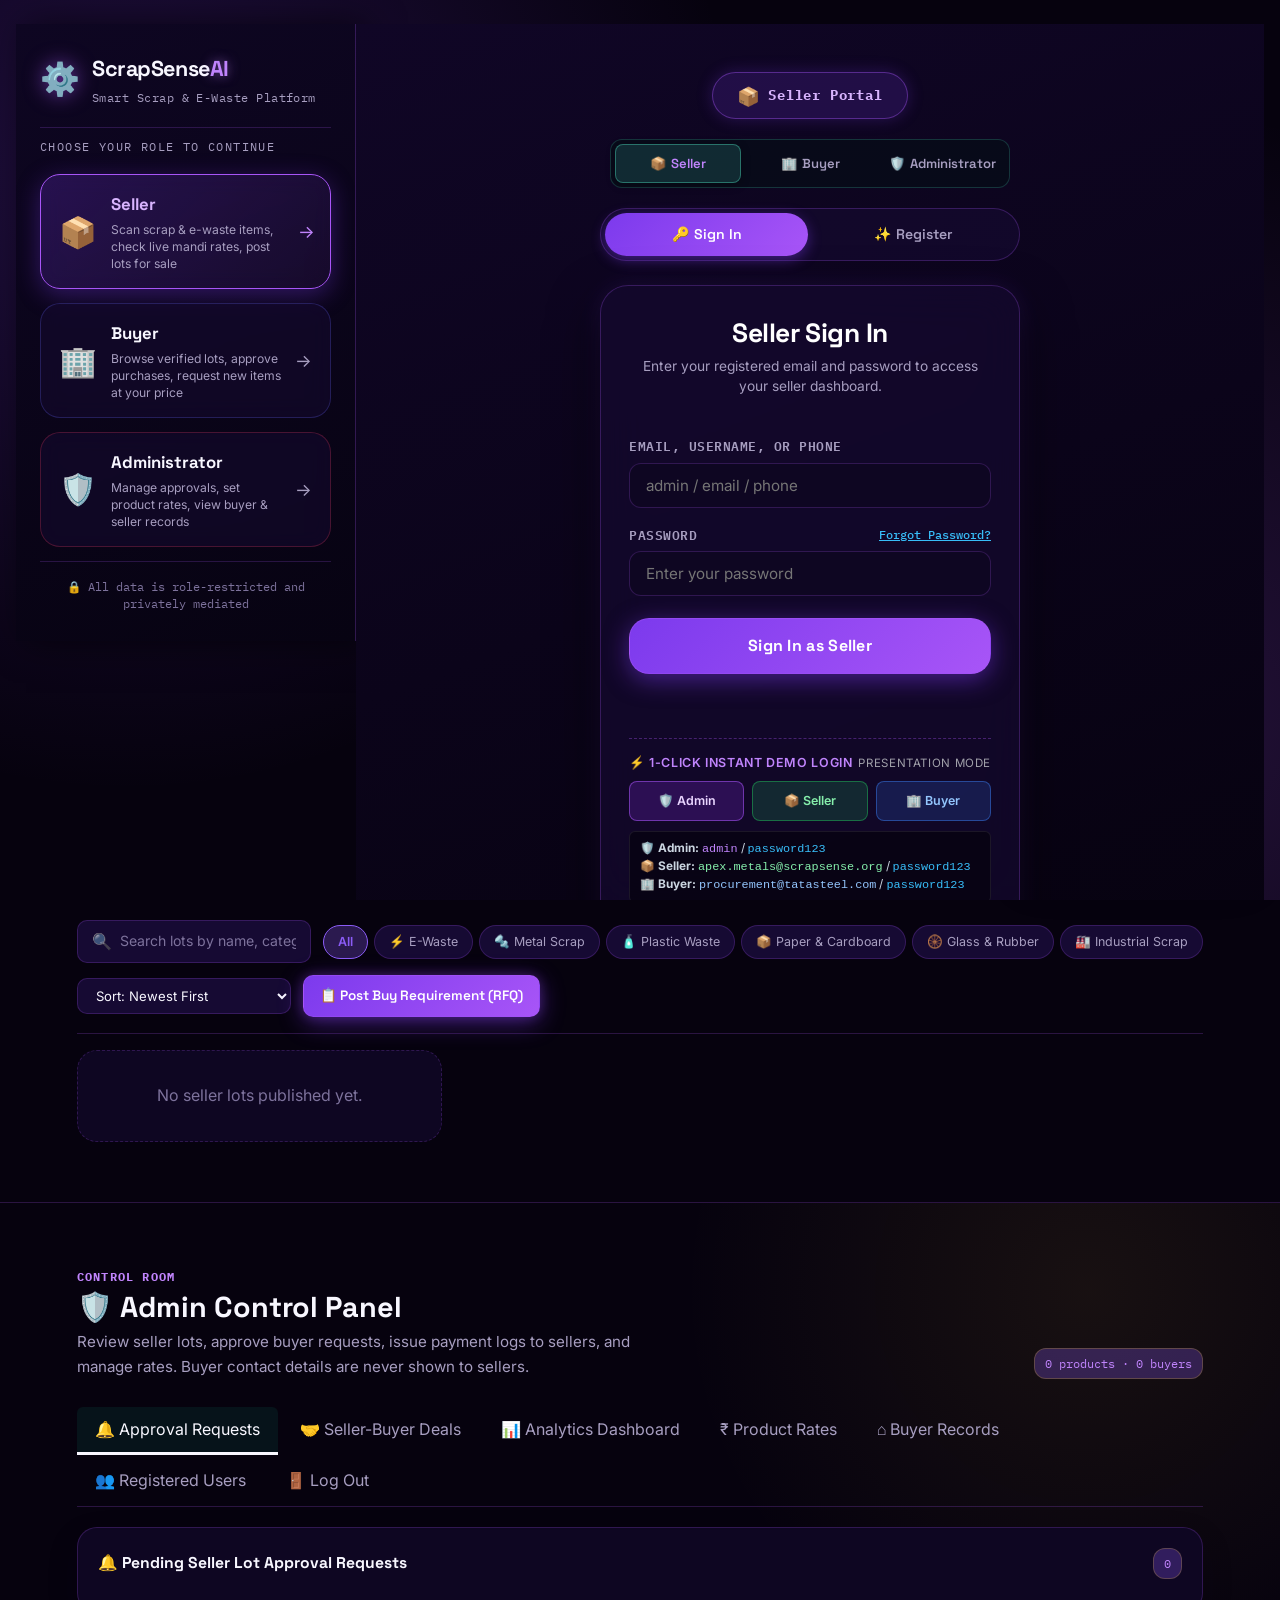
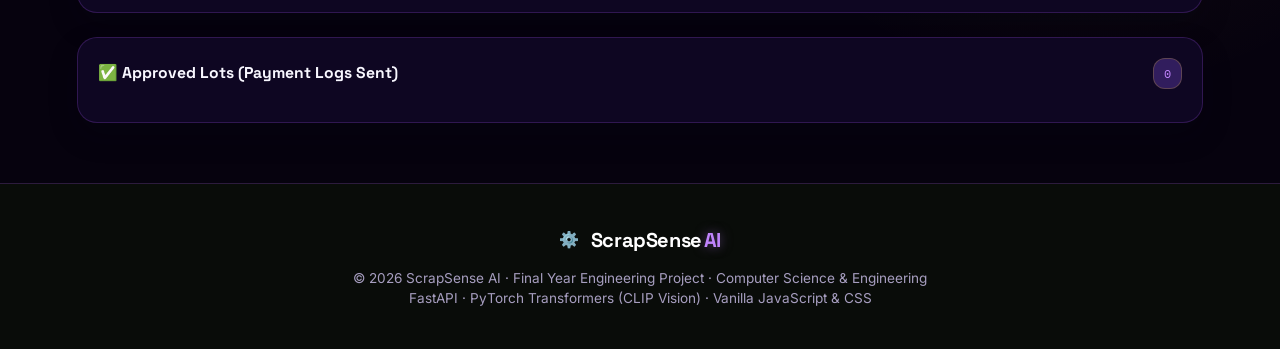
==== commit d6cbd799: "Fix login obstruction: convert email input to text, add CSS hidden guarantee, enable 1-click zero-la" ====
--- a/public/index.html
+++ b/public/index.html
@@ -112,8 +112,8 @@
         </div>
 
         <form id="authForm" class="auth-form">
-          <label id="authEmailLabel">Email Address
-            <input name="email" id="authEmailInput" type="email" required placeholder="you@example.com" autocomplete="username" />
+          <label id="authEmailLabel">Email, Username, or Phone
+            <input name="email" id="authEmailInput" type="text" required placeholder="admin / email / phone" autocomplete="username" />
           </label>
           <div class="auth-input-wrapper">
             <div class="auth-label-row">
@@ -127,6 +127,30 @@
           </button>
           <p id="authMessage" class="form-message" aria-live="polite"></p>
         </form>
+
+        <!-- Quick 1-Click Demo Logins for instant presentation access -->
+        <div class="demo-quick-auth-bar" style="margin-top: 16px; padding-top: 14px; border-top: 1px dashed rgba(168, 85, 247, 0.35);">
+          <div style="font-size: 0.78rem; font-weight: 600; color: #c084fc; margin-bottom: 8px; text-transform: uppercase; letter-spacing: 0.05em; display: flex; align-items: center; justify-content: space-between;">
+            <span>⚡ 1-Click Instant Demo Login</span>
+            <span style="font-size: 0.72rem; color: #a1a1aa; font-weight: normal;">Presentation Mode</span>
+          </div>
+          <div style="display: grid; grid-template-columns: repeat(3, 1fr); gap: 8px;">
+            <button type="button" class="btn-demo-quick" id="quickLoginAdminBtn" style="background: rgba(147, 51, 234, 0.22); border: 1px solid rgba(168, 85, 247, 0.55); color: #e9d5ff; border-radius: 8px; padding: 9px 4px; font-size: 0.78rem; font-weight: 600; cursor: pointer; transition: all 0.2s;" title="Instant Login as Administrator">
+              🛡️ Admin
+            </button>
+            <button type="button" class="btn-demo-quick" id="quickLoginSellerBtn" style="background: rgba(34, 197, 94, 0.18); border: 1px solid rgba(34, 197, 94, 0.45); color: #86efac; border-radius: 8px; padding: 9px 4px; font-size: 0.78rem; font-weight: 600; cursor: pointer; transition: all 0.2s;" title="Instant Login as Certified Seller">
+              📦 Seller
+            </button>
+            <button type="button" class="btn-demo-quick" id="quickLoginBuyerBtn" style="background: rgba(59, 130, 246, 0.18); border: 1px solid rgba(59, 130, 246, 0.45); color: #93c5fd; border-radius: 8px; padding: 9px 4px; font-size: 0.78rem; font-weight: 600; cursor: pointer; transition: all 0.2s;" title="Instant Login as Verified Buyer">
+              🏢 Buyer
+            </button>
+          </div>
+          <div style="margin-top: 10px; font-size: 0.74rem; color: #cbd5e1; background: rgba(0,0,0,0.45); border: 1px solid rgba(255,255,255,0.08); border-radius: 6px; padding: 8px 10px; line-height: 1.45;">
+            <div><strong>🛡️ Admin:</strong> <code style="color: #c084fc;">admin</code> / <code style="color: #38bdf8;">password123</code></div>
+            <div><strong>📦 Seller:</strong> <code style="color: #86efac;">apex.metals@scrapsense.org</code> / <code style="color: #38bdf8;">password123</code></div>
+            <div><strong>🏢 Buyer:</strong> <code style="color: #93c5fd;">procurement@tatasteel.com</code> / <code style="color: #38bdf8;">password123</code></div>
+          </div>
+        </div>
 
         <div class="auth-switch-prompt" id="registerSwitchPrompt">
           <span>New to ScrapSense AI?</span>
--- a/public/style.css
+++ b/public/style.css
@@ -4706,6 +4706,17 @@
   animation: authFadeIn 0.35s ease;
 }
 
+/* Ensure auth screen completely hides when hidden attribute or is-hidden class is present */
+#authScreen[hidden],
+.auth-screen[hidden],
+#authScreen.is-hidden,
+.auth-screen.is-hidden {
+  display: none !important;
+  visibility: hidden !important;
+  opacity: 0 !important;
+  pointer-events: none !important;
+}
+
 @keyframes authFadeIn {
   from { opacity: 0; }
   to { opacity: 1; }
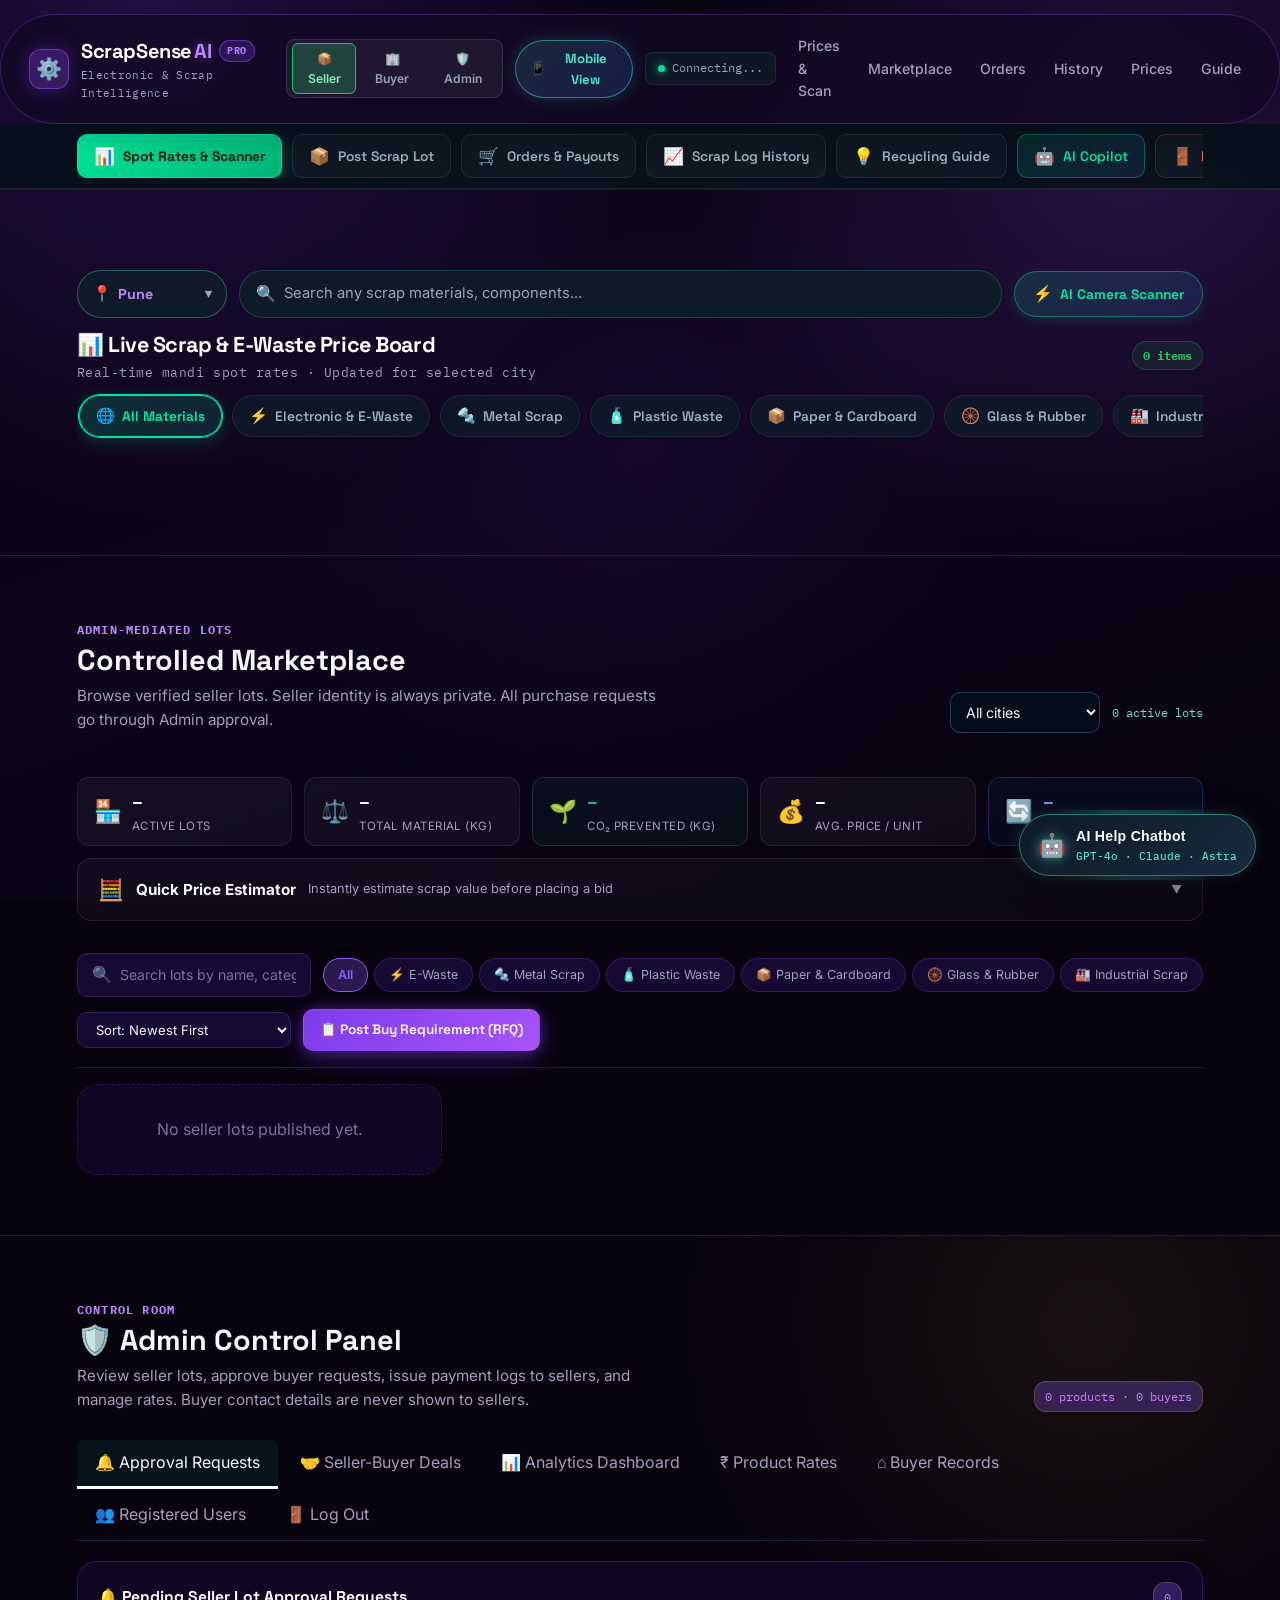
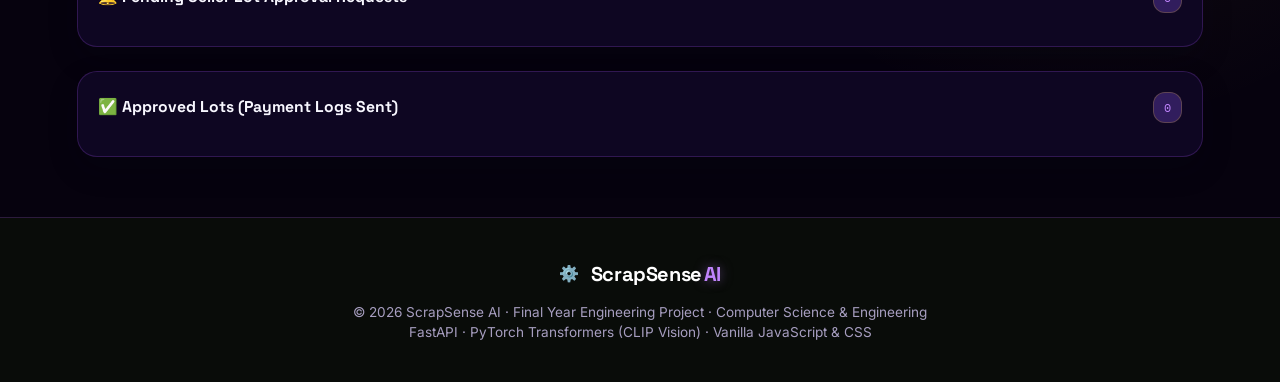
==== commit f51bcd9c: "Directly open Seller Dashboard on load with 1-click header role switcher for instant presentation" ====
--- a/public/index.html
+++ b/public/index.html
@@ -30,7 +30,7 @@
 <body>
 
   <!-- ================= AUTH SCREEN ================= -->
-  <div class="auth-screen" id="authScreen">
+  <div class="auth-screen is-hidden" id="authScreen" hidden style="display: none !important;">
 
     <!-- === ROLE SELECTOR PANEL (always visible left side) === -->
     <div class="auth-role-selector" id="authRoleSelector">
@@ -297,6 +297,19 @@
     </div>
 
     <div class="header-right">
+      <!-- Presentation 1-Click Role Switcher -->
+      <div class="pres-role-switcher" id="presRoleSwitcher" style="display: flex; gap: 4px; background: rgba(255,255,255,0.06); padding: 3px 5px; border-radius: 9px; border: 1px solid rgba(255,255,255,0.12);">
+        <button type="button" class="btn-pres-role" id="presRoleSellerBtn" style="background: rgba(34, 197, 94, 0.25); border: 1px solid #22c55e; color: #86efac; border-radius: 6px; padding: 5px 9px; font-size: 0.76rem; font-weight: 600; cursor: pointer;" title="Instant Seller Portal">
+          📦 Seller
+        </button>
+        <button type="button" class="btn-pres-role" id="presRoleBuyerBtn" style="background: transparent; border: 1px solid transparent; color: #94a3b8; border-radius: 6px; padding: 5px 9px; font-size: 0.76rem; font-weight: 600; cursor: pointer;" title="Instant Buyer Marketplace">
+          🏢 Buyer
+        </button>
+        <button type="button" class="btn-pres-role" id="presRoleAdminBtn" style="background: transparent; border: 1px solid transparent; color: #94a3b8; border-radius: 6px; padding: 5px 9px; font-size: 0.76rem; font-weight: 600; cursor: pointer;" title="Instant Administrator Control Room">
+          🛡️ Admin
+        </button>
+      </div>
+
       <!-- Phone App QR Trigger Button -->
       <button class="btn-phone-connect" id="openPhoneModalBtn" type="button" title="Open on Mobile Phone">
         <span class="phone-icon">📱</span>
